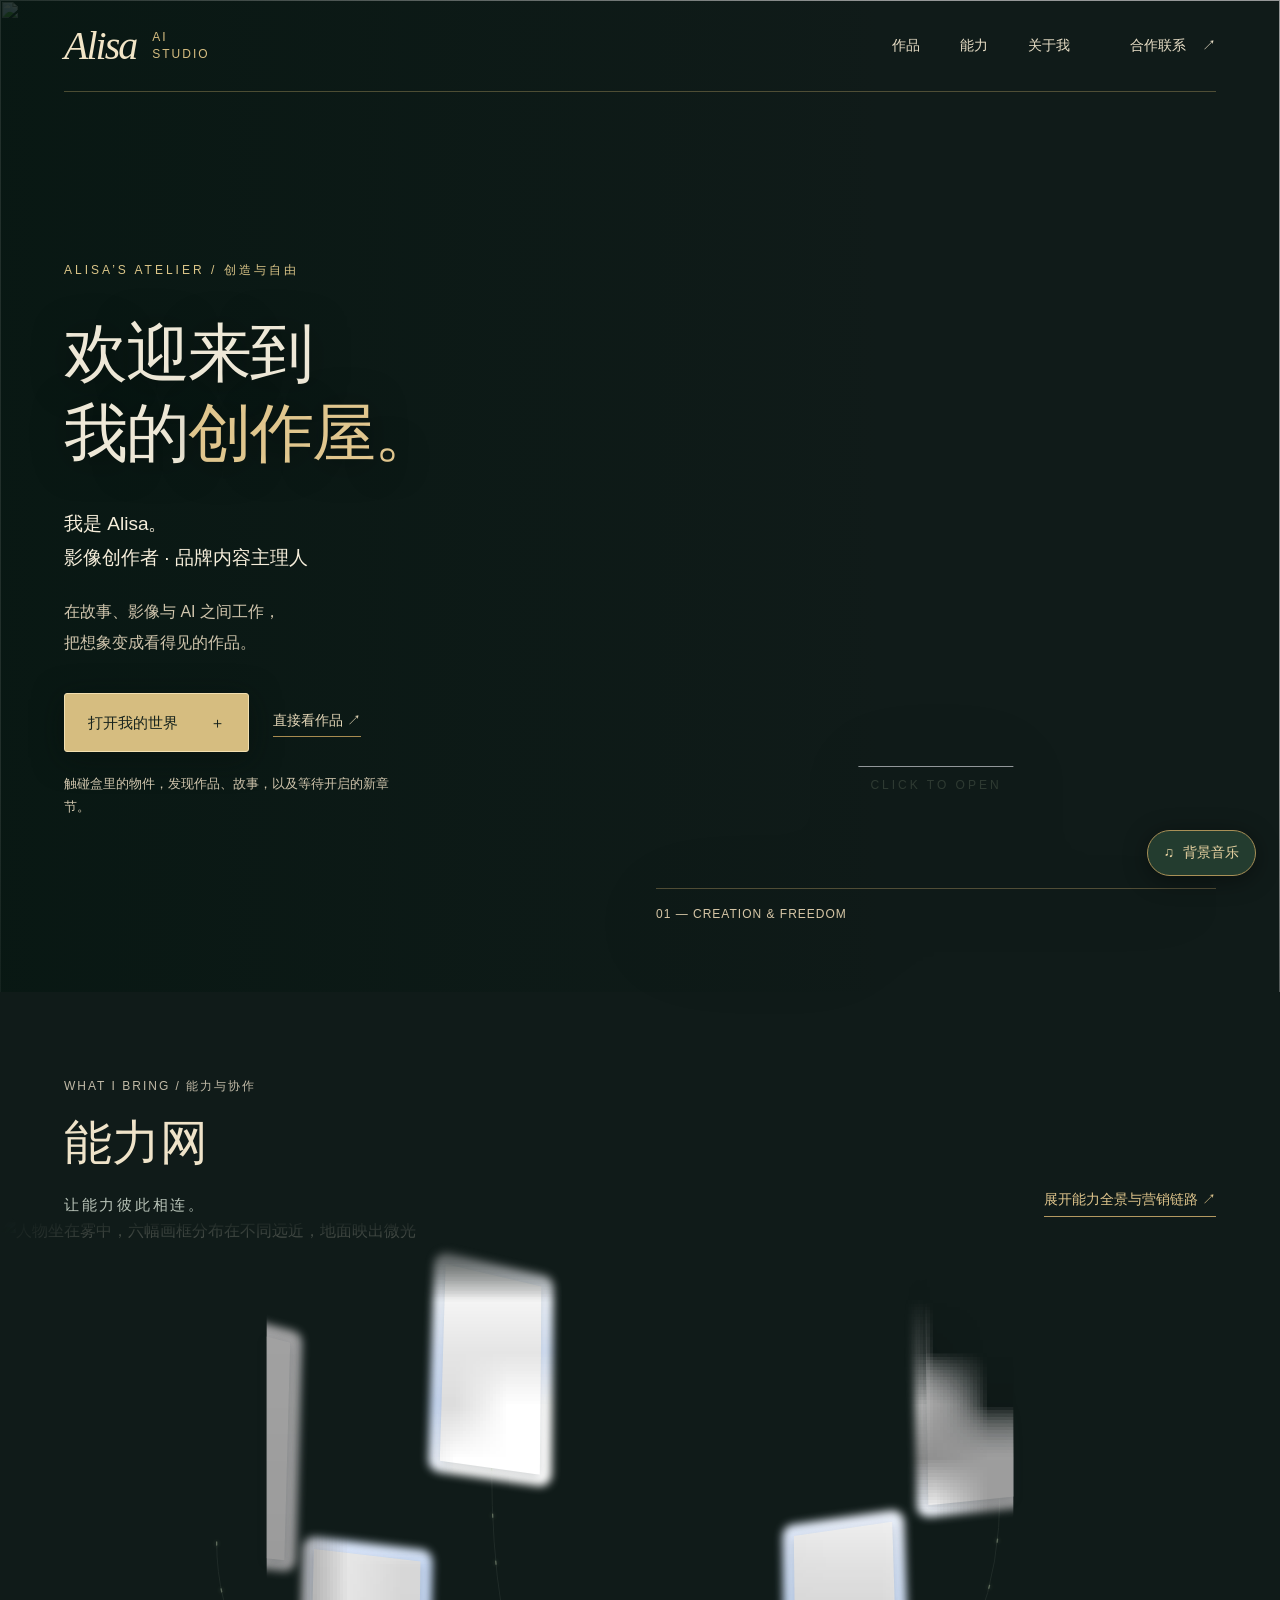
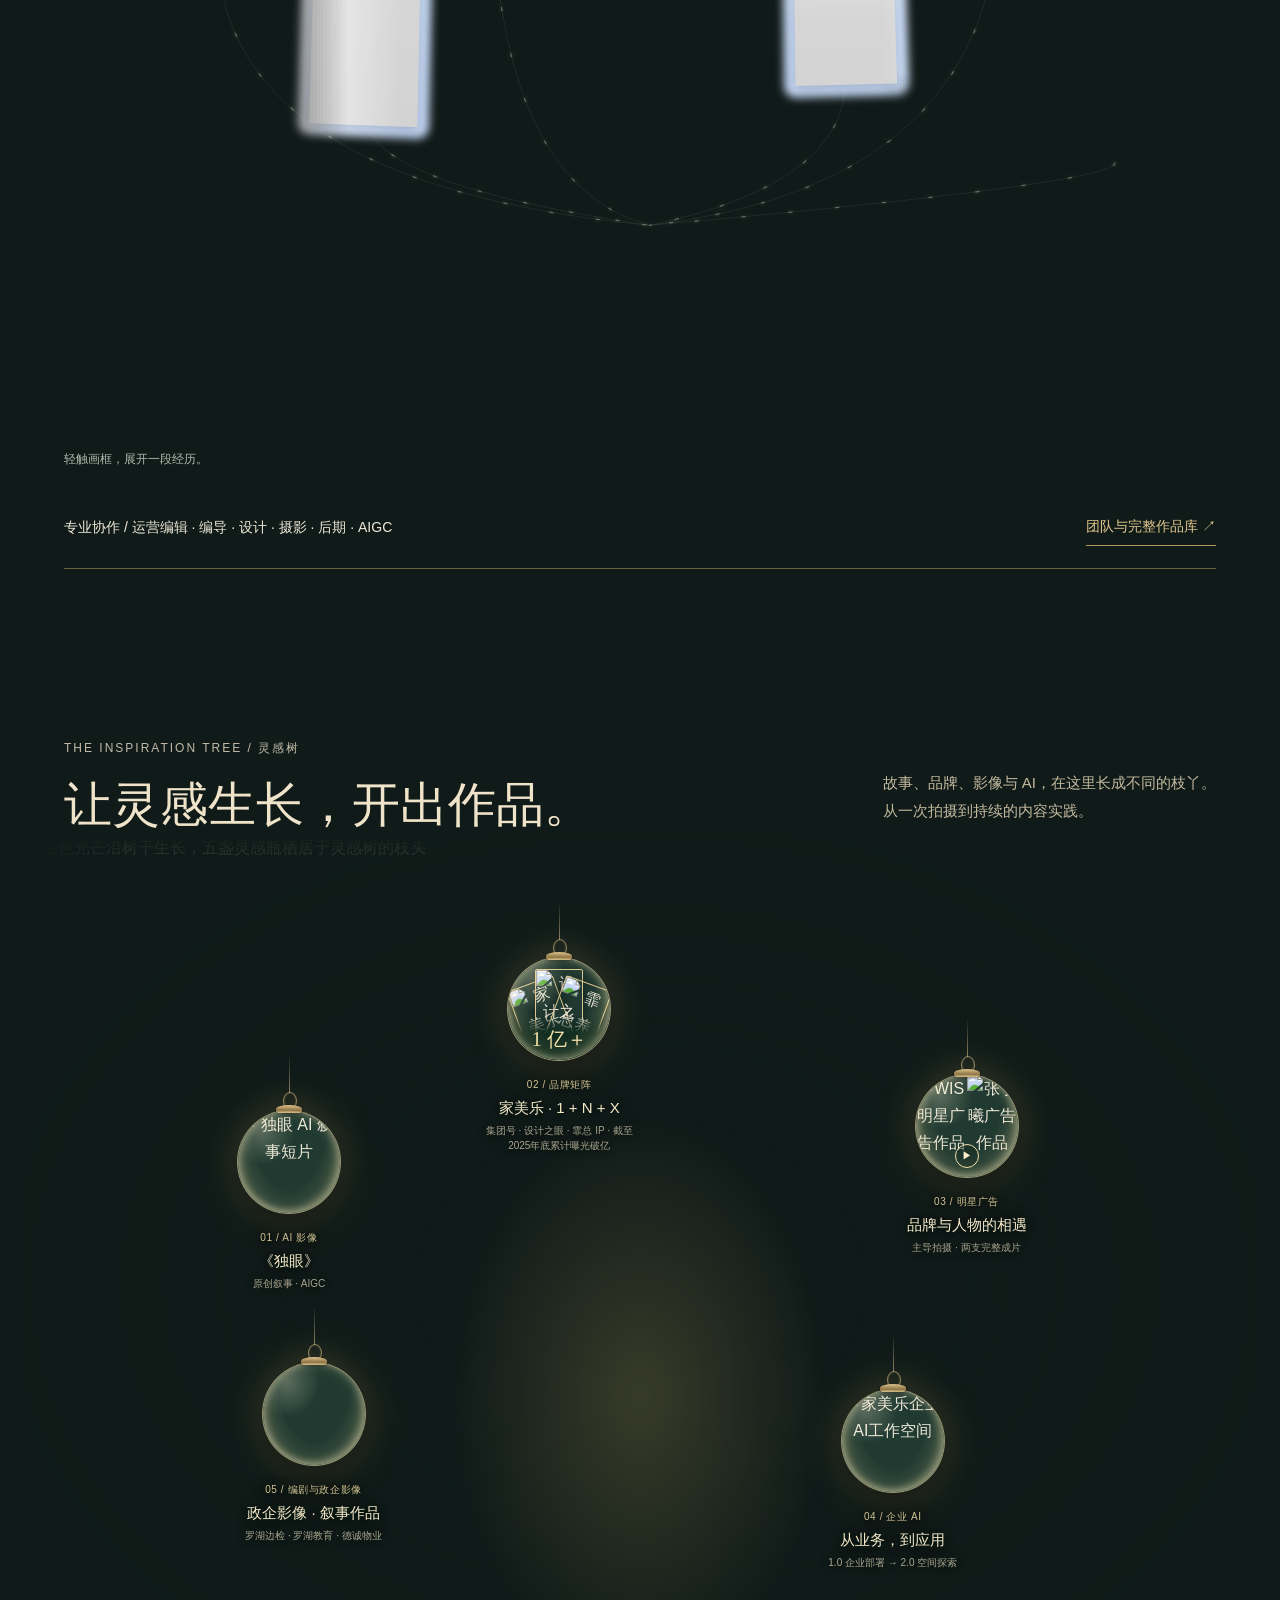
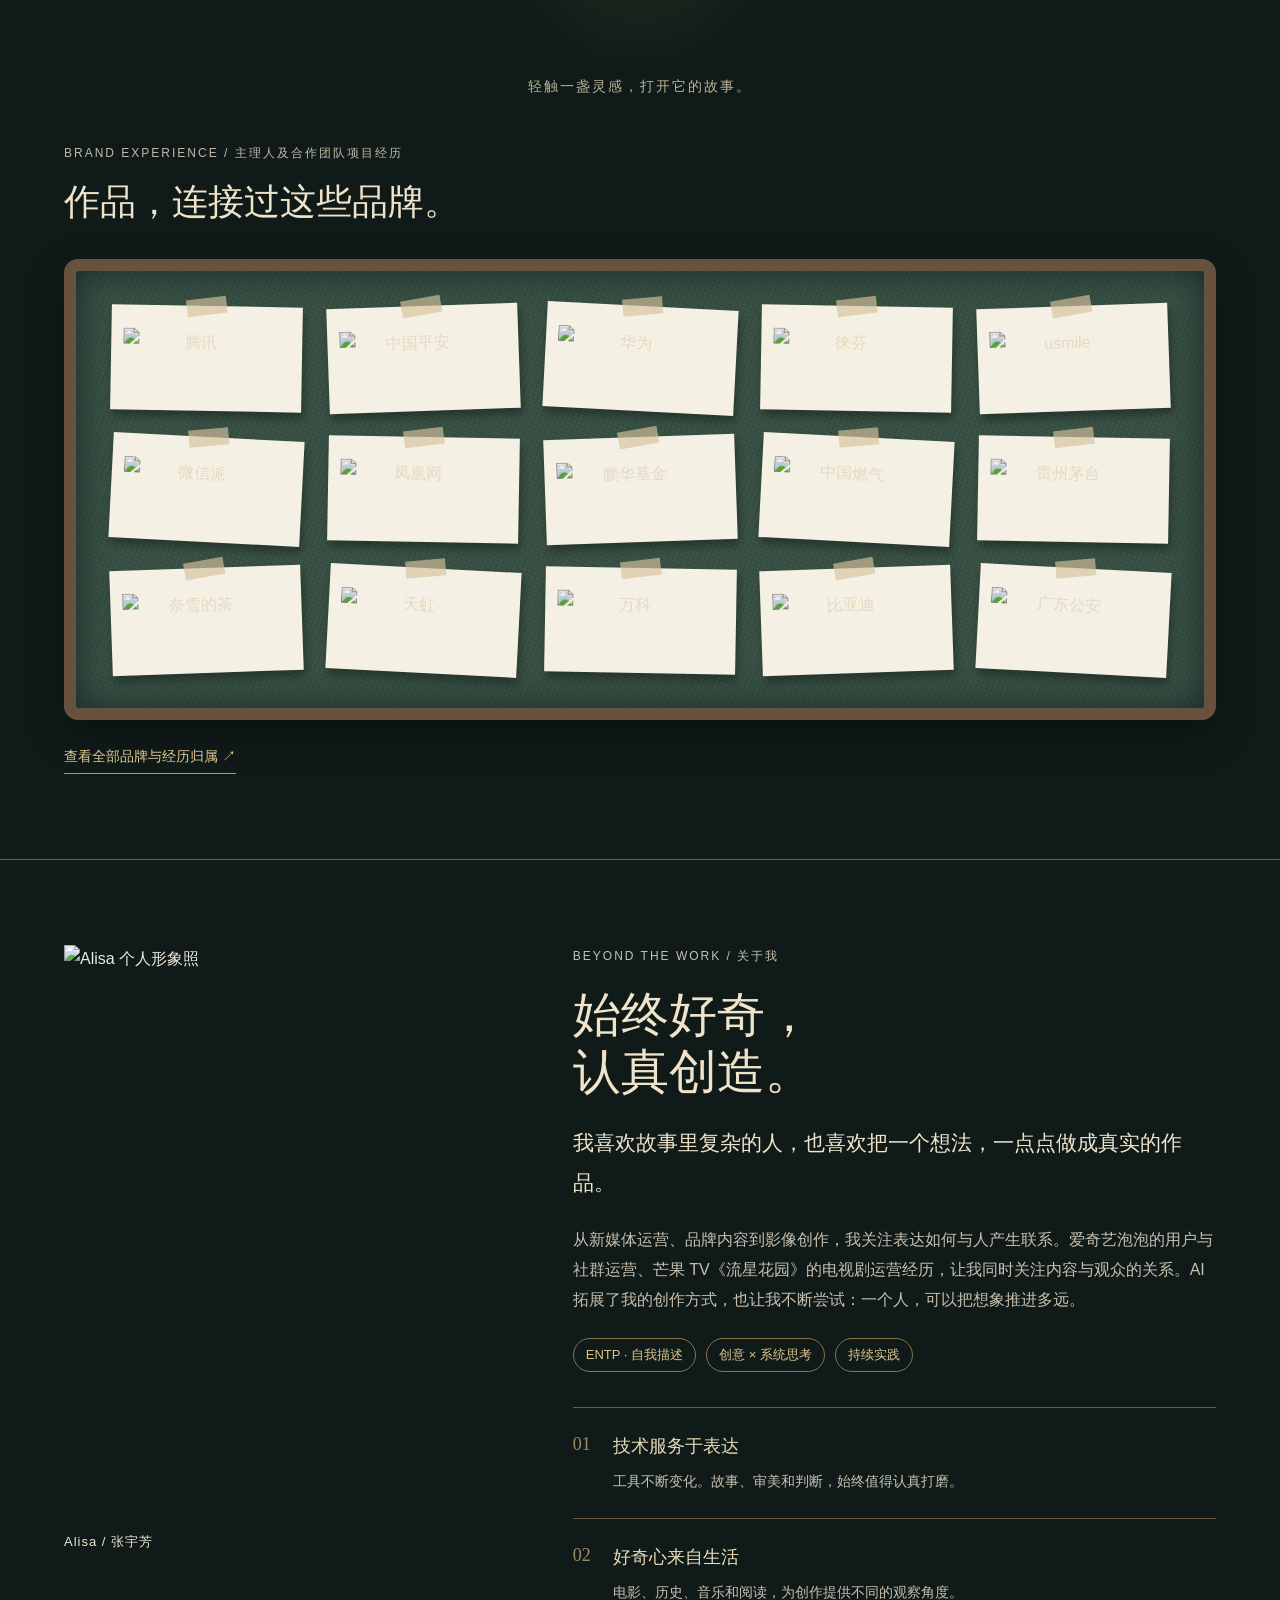
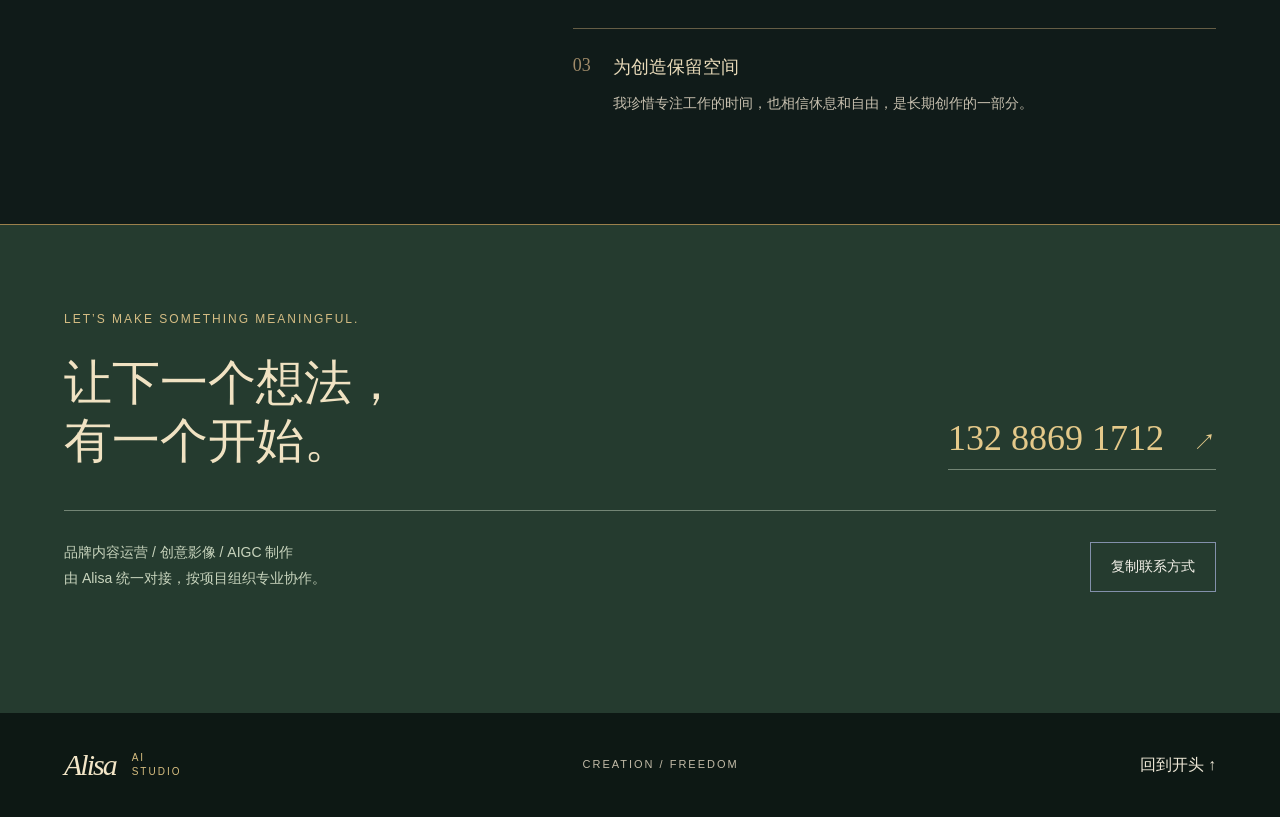
==== index.html @ cbfd7842 "Publish Alisa AI Studio V11 website" ====
<!doctype html>
<html lang="zh-CN"><head><meta charset="utf-8"><meta name="viewport" content="width=device-width,initial-scale=1"><meta name="description" content="Alisa AI Studio — 影像创作、品牌内容与企业 AI 实践。探索 Alisa 的作品与创作世界。"><title>Alisa AI Studio — 创造，也为自由</title><link rel="icon" type="image/svg+xml" href="data:image/svg+xml,%3Csvg%20xmlns='http://www.w3.org/2000/svg'%20viewBox='0%200%2040%2040'%3E%3Crect%20width='40'%20height='40'%20rx='10'%20fill='%232d3860'/%3E%3Ctext%20x='20'%20y='29'%20text-anchor='middle'%20fill='%23fff9ed'%20font-family='Georgia'%20font-size='29'%3EA%3C/text%3E%3C/svg%3E"><link rel="stylesheet" href="style.css"></head><body>
<a class="skip" href="#work">跳到作品</a>
<header><a class="brand" href="#home" aria-label="Alisa AI Studio 首页">Alisa<span>AI STUDIO</span></a><nav aria-label="主导航"><a href="#work">作品</a><a href="#capabilities">能力</a><a href="#about">关于我</a><a href="#contact">合作联系 <span aria-hidden="true">↗</span></a></nav></header>
<main><img class="room-backdrop" src="assets/magic-room.png" alt="" aria-hidden="true">
<section class="hero" id="home"><div class="intro"><p class="eyebrow">ALISA’S ATELIER / 创造与自由</p><h1>欢迎来到<br>我的<span>创作屋。</span></h1><p class="identity">我是 Alisa。<br>影像创作者 · 品牌内容主理人</p><p class="intro-copy">在故事、影像与 AI 之间工作，<br>把想象变成看得见的作品。</p><div class="hero-actions"><button class="primary" id="open-box">打开我的世界 <span>＋</span></button><a href="#work" class="quiet">直接看作品 ↗</a></div><p class="open-note" id="box-note" aria-live="polite">触碰盒里的物件，发现作品、故事，以及等待开启的新章节。</p></div>
<div class="exhibit"><div class="box-stage" id="box-stage"><div class="inner-world" id="inner-world" aria-hidden="true"><img class="world-image" src="assets/box-clean-plate.png" alt="打开的双面银色铁盒：上层是影像、剧本与 AI 创作，下层是阅读、咖啡和温暖的生活空间。" fetchpriority="high"><img class="opening-panel" src="assets/box-clean-plate.png" alt="" aria-hidden="true"><div class="object-motion" aria-hidden="true"><img class="tail-layer" src="assets/box-open.png" alt=""><img class="clapper-layer" src="assets/box-open.png" alt=""><div class="eye-mask"><img src="assets/box-open.png" alt=""></div></div><div class="ambient" aria-hidden="true"><i class="glow neon"></i><i class="glow camera-light"></i><i class="glow screen-light"></i><i class="glow moon-light"></i><i class="steam s1"></i><i class="steam s2"></i><i class="steam s3"></i><svg class="network" viewbox="0 0 100 75"><path d="M8 55L25 25L52 43L80 14L92 55L52 43L25 65L25 25L80 14"></path><circle r="2.6"><animatemotion dur="4s" repeatcount="indefinite" path="M8 55L25 25L52 43L80 14L92 55L52 43L25 65L25 25L80 14"></animatemotion></circle></svg></div><div class="hotspots" aria-label="探索盒中内容"><button class="object-hit cat-hit" data-case="duyan" aria-label="触摸独眼猫，查看原创短片" tabindex="-1"></button><button class="object-hit clap-hit" data-case="films" aria-label="打板，查看编剧作品" tabindex="-1"></button><button class="object-hit camera-hit" data-case="stars" aria-label="触摸摄影机，播放明星广告" tabindex="-1"></button><button class="hotspot cat" data-case="duyan" aria-label="探索独眼与 AI 影像" tabindex="-1"><span>01</span><b>独眼 · AI 影像</b></button><button class="hotspot camera" data-case="stars" aria-label="探索明星广告拍摄" tabindex="-1"><span>02</span><b>明星广告拍摄</b></button><button class="hotspot computer" data-case="workflow" aria-label="探索企业 AI 工作流" tabindex="-1"><span>03</span><b>企业 AI 实践</b></button><button class="hotspot script" data-case="films" aria-label="探索编剧与政企影像" tabindex="-1"><span>04</span><b>编剧与影像</b></button><button class="hotspot life" data-jump="about" aria-label="了解我的创作与生活态度" tabindex="-1"><span>05</span><b>创作之外的我</b></button><button class="object-hit screen-hit" data-case="workflow" aria-label="探索电脑屏幕，查看企业 AI 实践" tabindex="-1"></button><button class="object-hit person-hit" aria-label="点击人物，了解 Alisa" tabindex="-1"></button><button class="object-hit map-hit" aria-label="探索地图：旅行坐标，待解锁" tabindex="-1"></button><button class="object-hit microphone-hit" aria-label="探索麦克风：声音与音乐，待解锁" tabindex="-1"></button><button class="object-hit books-hit" aria-label="探索书架：私人书单，待解锁" tabindex="-1"></button><button class="object-hit fitness-hit" aria-label="探索健身器材：身体与生活，待解锁" tabindex="-1"></button><button class="object-hit notebook-hit" aria-label="打开写作本，阅读编剧作品与稿件" tabindex="-1"></button></div><svg class="object-glow-layer" viewbox="0 0 1111 1415" aria-hidden="true"><defs><filter id="object-halo" x="-25%" y="-25%" width="150%" height="150%"><fedropshadow dx="0" dy="0" stddeviation="3" flood-color="#efd796" flood-opacity=".85"></fedropshadow></filter><clippath id="mask-cat"><path d="M377 353 C367 342 369 322 374 307 C375 289 379 260 387 240 C392 229 386 219 381 211 C373 199 375 180 381 167 L382 132 Q382 120 391 126 L412 148 Q426 143 439 147 L455 125 Q465 119 466 131 L465 166 C475 181 475 208 457 223 C462 241 466 260 468 281 C470 265 466 246 479 228 C491 210 512 213 521 230 Q528 245 521 252 Q514 259 510 249 C511 237 501 232 492 239 C483 248 483 261 484 276 C488 299 492 320 475 337 Q480 354 466 356 L378 356 Z"></path></clippath><clippath id="mask-clap"><path d="M159 228 L285 189 L297 204 L174 249 L295 230 L307 343 L194 372 L181 363 L166 263 Z"></path></clippath><clippath id="mask-screen"><path d="M707 253 Q703 253 702 260 L687 365 Q687 372 695 375 L882 402 Q889 403 892 395 L906 270 Q908 263 898 260 Z"></path></clippath><clippath id="mask-camera"><path d="M934 177 C931 169 930 157 931 146 C932 132 937 125 945 125 C953 124 959 131 962 139 C969 131 982 131 991 135 C1006 138 1013 156 1009 174 Q1008 181 1003 186 L1014 188 L1015 199 L1025 202 C1034 208 1032 232 1021 241 L1021 249 L986 257 L984 263 Q973 268 958 263 L947 258 L945 255 L935 253 L932 238 L922 236 C914 243 897 241 889 229 C880 215 880 194 887 182 C892 173 900 171 909 175 Q918 178 925 182 Z"></path></clippath><clippath id="mask-person"><path d="M302 712 C303 698 325 697 327 711 C330 722 324 730 322 733 C328 746 320 755 318 764 L322 770 C338 769 342 783 343 798 L346 822 Q333 822 326 826 Q311 830 306 850 L295 880 Q281 886 267 881 Q261 877 265 866 L273 850 C260 849 257 846 254 845 C241 853 231 848 224 838 Q219 834 220 824 L226 810 L225 793 C223 786 228 775 232 776 L233 768 Q236 764 240 769 L240 780 L249 781 C255 780 264 784 266 782 C278 777 289 773 289 768 Q281 768 278 754 Q272 748 276 740 C269 724 283 708 302 712 Z"></path></clippath><clippath id="mask-map"><path d="M636 1232 L769 1247 L814 1169 L866 1163 L859 1190 L852 1208 Q849 1221 872 1227 L894 1231 Q896 1240 922 1246 L949 1246 L957 1238 L1005 1254 L886 1339 L688 1339 Z"></path></clippath><clippath id="mask-microphone"><path d="M471 338 Q469 326 482 325 L499 326 Q512 328 513 344 L510 374 Q521 381 519 404 L510 413 L507 451 Q527 455 531 466 Q504 482 466 472 Q450 468 455 459 L479 450 L478 420 Q460 415 459 400 L459 379 L469 374 Z"></path></clippath><clippath id="mask-books"><path d="M806 755 L850 742 L929 754 L931 772 L927 776 L932 778 L931 791 L928 795 L932 798 L931 815 L929 818 L932 823 L931 836 L909 858 L791 844 L791 823 L788 820 L788 798 L794 793 L794 779 L806 775 Z"></path></clippath><clippath id="mask-fitness"><path d="M100 1081 C101 1068 118 1061 132 1063 C145 1065 150 1072 152 1081 L176 1072 C175 1061 181 1057 190 1056 L199 1053 C211 1050 218 1055 220 1066 L220 1086 C219 1096 213 1103 204 1105 Q190 1108 183 1098 L153 1107 C151 1120 144 1126 132 1127 L117 1125 C103 1122 99 1111 99 1100 Z"></path></clippath><filter id="notebook-halo" x="-8%" y="-10%" width="116%" height="120%"><feDropShadow dx="0" dy="0" stdDeviation="1.4" flood-color="#ffdfa0" flood-opacity=".7"/></filter><clipPath id="mask-notebook"><path d="M121 401 C151 396 183 387 210 381 C225 378 235 378 244 385 C258 375 270 373 287 369 L359 352 Q366 350 371 360 L448 477 Q455 483 447 487 C406 499 365 510 337 517 Q319 522 310 527 Q298 521 281 526 L180 548 Q169 551 166 540 L119 415 Q115 405 121 401 Z"></path></clipPath></defs><g class="glow-cat" filter="url(#object-halo)"><image href="assets/box-open.png" width="1111" height="1415" clip-path="url(#mask-cat)"></image></g><g class="glow-clap" filter="url(#object-halo)"><image href="assets/box-open.png" width="1111" height="1415" clip-path="url(#mask-clap)"></image></g><g class="glow-screen" filter="url(#object-halo)"><image href="assets/box-open.png" width="1111" height="1415" clip-path="url(#mask-screen)"></image></g><g class="glow-camera" filter="url(#object-halo)"><image href="assets/box-open.png" width="1111" height="1415" clip-path="url(#mask-camera)"></image></g><g class="glow-person" filter="url(#object-halo)"><image href="assets/box-open.png" width="1111" height="1415" clip-path="url(#mask-person)"></image></g><g class="glow-map" filter="url(#object-halo)"><image href="assets/box-open.png" width="1111" height="1415" clip-path="url(#mask-map)"></image></g><g class="glow-microphone" filter="url(#object-halo)"><image href="assets/box-open.png" width="1111" height="1415" clip-path="url(#mask-microphone)"></image></g><g class="glow-books" filter="url(#object-halo)"><image href="assets/box-open.png" width="1111" height="1415" clip-path="url(#mask-books)"></image></g><g class="glow-fitness" filter="url(#object-halo)"><image href="assets/box-open.png" width="1111" height="1415" clip-path="url(#mask-fitness)"></image></g><g class="glow-notebook" filter="url(#notebook-halo)"><image href="assets/box-open.png" width="1111" height="1415" clip-path="url(#mask-notebook)"></image><path class="notebook-edge" d="M121 401 C151 396 183 387 210 381 C225 378 235 378 244 385 C258 375 270 373 287 369 L359 352 Q366 350 371 360 L448 477 Q455 483 447 487 C406 499 365 510 337 517 Q319 522 310 527 Q298 521 281 526 L180 548 Q169 551 166 540 L119 415 Q115 405 121 401 Z"/><path class="notebook-page-edge" d="M125 410 L171 535 Q173 542 182 541 L281 520 Q299 516 309 524 Q318 514 337 510 L443 482 M244 385 Q271 442 309 524"/></g></svg></div><button class="lid" id="lid" aria-label="打开 Alisa 的人生盒子"><img src="assets/box-closed.png" alt="刻有 Alisa AI Studio 的银色人生盒子"><span class="lid-invitation">CLICK TO OPEN</span></button></div><div class="exhibit-caption"><span>01 — CREATION &amp; FREEDOM</span><button id="replay" hidden>重新开盒 ↺</button><button id="motion" hidden aria-pressed="false">暂停动效</button></div></div>
</section>
<section class="capability-home section" id="capabilities"><div class="section-heading"><div><p class="eyebrow">WHAT I BRING / 能力与协作</p><h2>能力网</h2><p class="capability-subtitle">让能力彼此相连。</p></div><button class="text-button" data-case="capabilities">展开能力全景与营销链路 ↗</button></div><div class="gallery-viewport"><div class="ability-space gallery-scene" aria-label="雾中能力画廊：人物与六个悬浮画框"><img class="gallery-background" src="assets/ability-gallery-v8.png" alt="人物坐在雾中，六幅画框分布在不同远近，地面映出微光"><svg class="gallery-backfill" viewBox="0 0 1536 1024" aria-hidden="true"><defs><filter id="patch-feather" x="-20%" y="-20%" width="140%" height="140%"><feGaussianBlur stdDeviation="5"></feGaussianBlur></filter><mask id="frame-holes" maskUnits="userSpaceOnUse" x="0" y="0" width="1536" height="1024"><polygon points="173,104 348,150 341,411 163,392" fill="white" stroke="white" stroke-width="28" stroke-linejoin="round" filter="url(#patch-feather)"></polygon><polygon points="535,56 650,83 648,309 528,292" fill="white" stroke="white" stroke-width="28" stroke-linejoin="round" filter="url(#patch-feather)"></polygon><polygon points="1110,89 1295,53 1303,327 1114,346" fill="white" stroke="white" stroke-width="28" stroke-linejoin="round" filter="url(#patch-feather)"></polygon><polygon points="377,398 505,413 501,612 371,607" fill="white" stroke="white" stroke-width="28" stroke-linejoin="round" filter="url(#patch-feather)"></polygon><polygon points="953,383 1071,366 1077,560 955,563" fill="white" stroke="white" stroke-width="28" stroke-linejoin="round" filter="url(#patch-feather)"></polygon><polygon points="1258,426 1410,403 1421,670 1263,667" fill="white" stroke="white" stroke-width="28" stroke-linejoin="round" filter="url(#patch-feather)"></polygon></mask></defs><image href="assets/gallery-clean-v10.png" width="1536" height="1024" mask="url(#frame-holes)"></image></svg><svg class="gallery-links" viewbox="0 0 1536 1024" aria-hidden="true"><path data-thread="0" d="M260 390 Q260 680 780 730"></path><path data-thread="1" d="M590 300 Q590 680 780 730"></path><path data-thread="2" d="M1200 330 Q1200 680 780 730"></path><path data-thread="3" d="M440 600 Q440 680 780 730"></path><path data-thread="4" d="M1015 555 Q1015 680 780 730"></path><path data-thread="5" d="M1338 655 Q1338 680 780 730"></path><path class="thread-current" data-flow="0" d="M260 390 Q260 680 780 730" style="--flow-delay:-0.0s;--flow-duration:6.5s"></path><path class="thread-current" data-flow="1" d="M590 300 Q590 680 780 730" style="--flow-delay:-1.13s;--flow-duration:7.1s"></path><path class="thread-current" data-flow="2" d="M1200 330 Q1200 680 780 730" style="--flow-delay:-2.26s;--flow-duration:7.7s"></path><path class="thread-current" data-flow="3" d="M440 600 Q440 680 780 730" style="--flow-delay:-3.3899999999999997s;--flow-duration:8.3s"></path><path class="thread-current" data-flow="4" d="M1015 555 Q1015 680 780 730" style="--flow-delay:-4.52s;--flow-duration:8.9s"></path><path class="thread-current" data-flow="5" d="M1338 655 Q1338 680 780 730" style="--flow-delay:-5.6499999999999995s;--flow-duration:9.5s"></path></svg><button class="gallery-frame frame-0" data-node="0" data-case="brands" aria-label="探索品牌与矩阵" style="left:10.611979166666668%;top:9.765625%;width:12.109375%;height:30.46875%;--float-delay:-0.0s;--float-duration:8.0s"><svg class="frame-picture" viewBox="163 100 186 312" aria-hidden="true"><defs><clipPath id="frame-outer-0"><polygon points="173,104 348,150 341,411 163,392"></polygon></clipPath><clipPath id="frame-inner-0"><polygon points="184,120 335,161 329,393 177,381"></polygon></clipPath></defs><g clip-path="url(#frame-outer-0)"><image class="frame-monochrome" href="assets/ability-gallery-v8.png" width="1536" height="1024"></image><image class="frame-color" href="assets/gallery-color-v10.png" width="1536" height="1024" clip-path="url(#frame-inner-0)"></image></g></svg></button><span class="gallery-title gallery-caption caption-0" aria-hidden="true">品牌与矩阵<small>点击探索 ↗</small></span><button class="gallery-frame frame-1" data-node="1" data-case="films" aria-label="探索影像与叙事" style="left:34.30989583333333%;top:5.46875%;width:8.138020833333332%;height:24.8046875%;--float-delay:-1.37s;--float-duration:8.67s"><svg class="frame-picture" viewBox="527 56 125 254" aria-hidden="true"><defs><clipPath id="frame-outer-1"><polygon points="535,56 650,83 648,309 528,292"></polygon></clipPath><clipPath id="frame-inner-1"><polygon points="542,67 643,91 640,294 535,284"></polygon></clipPath></defs><g clip-path="url(#frame-outer-1)"><image class="frame-monochrome" href="assets/ability-gallery-v8.png" width="1536" height="1024"></image><image class="frame-color" href="assets/gallery-color-v10.png" width="1536" height="1024" clip-path="url(#frame-inner-1)"></image></g></svg></button><span class="gallery-title gallery-caption caption-1" aria-hidden="true">影像与叙事<small>点击探索 ↗</small></span><button class="gallery-frame frame-2" data-node="2" data-case="workflow" aria-label="探索企业 AI 应用" style="left:72.265625%;top:5.17578125%;width:12.630208333333334%;height:28.7109375%;--float-delay:-2.74s;--float-duration:9.34s"><svg class="frame-picture" viewBox="1110 53 194 294" aria-hidden="true"><defs><clipPath id="frame-outer-2"><polygon points="1110,89 1295,53 1303,327 1114,346"></polygon></clipPath><clipPath id="frame-inner-2"><polygon points="1122,99 1286,63 1293,318 1127,332"></polygon></clipPath></defs><g clip-path="url(#frame-outer-2)"><image class="frame-monochrome" href="assets/ability-gallery-v8.png" width="1536" height="1024"></image><image class="frame-color" href="assets/gallery-color-v10.png" width="1536" height="1024" clip-path="url(#frame-inner-2)"></image></g></svg></button><span class="gallery-title gallery-caption caption-2" aria-hidden="true">企业 AI 应用<small>点击探索 ↗</small></span><button class="gallery-frame frame-3" data-node="3" data-case="interactive" aria-label="探索设计与交互" style="left:24.153645833333336%;top:38.8671875%;width:8.7890625%;height:20.99609375%;--float-delay:-4.11s;--float-duration:10.01s"><svg class="frame-picture" viewBox="371 398 135 215" aria-hidden="true"><defs><clipPath id="frame-outer-3"><polygon points="377,398 505,413 501,612 371,607"></polygon></clipPath><clipPath id="frame-inner-3"><polygon points="386,410 498,422 494,599 379,599"></polygon></clipPath></defs><g clip-path="url(#frame-outer-3)"><image class="frame-monochrome" href="assets/ability-gallery-v8.png" width="1536" height="1024"></image><image class="frame-color" href="assets/gallery-color-v10.png" width="1536" height="1024" clip-path="url(#frame-inner-3)"></image></g></svg></button><span class="gallery-title gallery-caption caption-3" aria-hidden="true">设计与交互<small>点击探索 ↗</small></span><button class="gallery-frame frame-4" data-node="4" data-case="platform" aria-label="探索平台与用户" style="left:61.979166666666664%;top:35.64453125%;width:8.203125%;height:19.62890625%;--float-delay:-5.48s;--float-duration:10.68s"><svg class="frame-picture" viewBox="952 365 126 201" aria-hidden="true"><defs><clipPath id="frame-outer-4"><polygon points="953,383 1071,366 1077,560 955,563"></polygon></clipPath><clipPath id="frame-inner-4"><polygon points="960,391 1064,377 1069,552 962,552"></polygon></clipPath></defs><g clip-path="url(#frame-outer-4)"><image class="frame-monochrome" href="assets/ability-gallery-v8.png" width="1536" height="1024"></image><image class="frame-color" href="assets/gallery-color-v10.png" width="1536" height="1024" clip-path="url(#frame-inner-4)"></image></g></svg></button><span class="gallery-title gallery-caption caption-4" aria-hidden="true">平台与用户<small>点击探索 ↗</small></span><button class="gallery-frame frame-5" data-node="5" data-case="team" aria-label="探索统筹与协作" style="left:81.90104166666666%;top:39.35546875%;width:10.677083333333332%;height:26.07421875%;--float-delay:-6.8500000000000005s;--float-duration:11.35s"><svg class="frame-picture" viewBox="1258 403 164 267" aria-hidden="true"><defs><clipPath id="frame-outer-5"><polygon points="1258,426 1410,403 1421,670 1263,667"></polygon></clipPath><clipPath id="frame-inner-5"><polygon points="1267,434 1401,414 1410,654 1271,660"></polygon></clipPath></defs><g clip-path="url(#frame-outer-5)"><image class="frame-monochrome" href="assets/ability-gallery-v8.png" width="1536" height="1024"></image><image class="frame-color" href="assets/gallery-color-v10.png" width="1536" height="1024" clip-path="url(#frame-inner-5)"></image></g></svg></button><span class="gallery-title gallery-caption caption-5" aria-hidden="true">统筹与协作<small>点击探索 ↗</small></span></div></div><div class="gallery-index"><span>轻触画框，展开一段经历。<small>手机端可左右滑动探索</small></span><button data-case="brands">品牌与矩阵</button><button data-case="films">影像与叙事</button><button data-case="workflow">企业 AI 应用</button><button data-case="interactive">设计与交互</button><button data-case="platform">平台与用户</button><button data-case="team">统筹与协作</button></div><div class="capability-support"><span>专业协作 / 运营编辑 · 编导 · 设计 · 摄影 · 后期 · AIGC</span><button data-case="team">团队与完整作品库 ↗</button></div></section><section class="work section" id="work"><div class="section-heading"><div><p class="eyebrow">THE INSPIRATION TREE / 灵感树</p><h2>让灵感生长，开出作品。</h2></div><p>故事、品牌、影像与 AI，在这里长成不同的枝丫。<br>从一次拍摄到持续的内容实践。</p></div>
<div class="inspiration-tree" id="inspiration-tree"><img class="tree-art" src="assets/inspiration-tree.png" alt="金色光芒沿树干生长，五盏灵感瓶栖居于灵感树的枝头" loading="lazy"><div class="tree-aura" aria-hidden="true"></div><div class="firefly-field" aria-hidden="true"></div><div class="tree-works">
<button class="tree-work fruit-duyan" data-case="duyan"><span class="fruit-image"><img src="assets/duyan_cover.jpg" alt="独眼 AI 叙事短片" loading="lazy"></span><span class="fruit-label"><small>01 / AI 影像</small><strong>《独眼》</strong><span>原创叙事 · AIGC</span></span></button>
<button class="tree-work fruit-jml" data-case="jml"><span class="fruit-image matrix-fruit"><span class="matrix-fan"><img class="matrix-card group-card" src="assets/portfolio/a0.jpg" alt="家美乐集团官方账号" loading="lazy"><img class="matrix-card design-card" src="assets/portfolio/a1.jpg" alt="设计之眼账号" loading="lazy"><img class="matrix-card ip-card" src="assets/portfolio/a12.jpg" alt="霏总养成中企业二代IP账号" loading="lazy"></span><span class="matrix-result">1 亿＋</span></span><span class="fruit-label"><small>02 / 品牌矩阵</small><strong>家美乐 · 1 + N + X</strong><span>集团号 · 设计之眼 · 霏总 IP</span><span>截至2025年底累计曝光破亿</span></span></button>
<button class="tree-work fruit-stars" data-case="stars"><span class="fruit-image stars-fruit"><img src="assets/star1.png" alt="WIS 明星广告作品" loading="lazy"><img src="assets/star2.png" alt="张予曦广告作品" loading="lazy"><span class="fruit-play">▶</span></span><span class="fruit-label"><small>03 / 明星广告</small><strong>品牌与人物的相遇</strong><span>主导拍摄 · 两支完整成片</span></span></button>
<button class="tree-work fruit-workflow" data-case="workflow"><span class="fruit-image"><img src="assets/workspace-v1-poster.jpg" alt="家美乐企业AI工作空间" loading="lazy"></span><span class="fruit-label"><small>04 / 企业 AI</small><strong>从业务，到应用</strong><span>1.0 企业部署 → 2.0 空间探索</span></span></button>
</div><p class="tree-footnote">轻触一盏灵感，打开它的故事。</p></div></section>
<section class="brand-home section" id="brands"><p class="eyebrow">BRAND EXPERIENCE / 主理人及合作团队项目经历</p><h2>作品，连接过这些品牌。</h2><div class="brandwall"><div><img src="assets/portfolio/logo%E8%85%BE%E8%AE%AF.jpg" alt="腾讯" class="" loading="lazy"></div><div><img src="assets/portfolio/logo%E4%B8%AD%E5%9B%BD%E5%B9%B3%E5%AE%89.jpg" alt="中国平安" class="" loading="lazy"></div><div><img src="assets/portfolio/logo%E5%8D%8E%E4%B8%BA.jpg" alt="华为" class="" loading="lazy"></div><div><img src="assets/portfolio/logo%E5%BE%95%E8%8A%AC.jpg" alt="徕芬" class="" loading="lazy"></div><div><img src="assets/portfolio/logousmile.jpg" alt="usmile" class="" loading="lazy"></div><div><img src="assets/portfolio/logo%E5%BE%AE%E4%BF%A1%E6%B4%BE.jpg" alt="微信派" class="" loading="lazy"></div><div><img src="assets/portfolio/logo%E5%87%A4%E5%87%B0%E7%BD%91.jpg" alt="凤凰网" class="" loading="lazy"></div><div><img src="assets/portfolio/logo%E9%B9%8F%E5%8D%8E%E5%9F%BA%E9%87%91.jpg" alt="鹏华基金" class="" loading="lazy"></div><div><img src="assets/portfolio/logo%E4%B8%AD%E5%9B%BD%E7%87%83%E6%B0%94.jpg" alt="中国燃气" class="" loading="lazy"></div><div><img src="assets/portfolio/logo%E8%B4%B5%E5%B7%9E%E8%8C%85%E5%8F%B0.jpg" alt="贵州茅台" class="" loading="lazy"></div><div><img src="assets/portfolio/logo%E5%A5%88%E9%9B%AA%E7%9A%84%E8%8C%B6.jpg" alt="奈雪的茶" class="" loading="lazy"></div><div><img src="assets/portfolio/logo%E5%A4%A9%E8%99%B9.jpg" alt="天虹" class="" loading="lazy"></div><div><img src="assets/portfolio/logo%E4%B8%87%E7%A7%91.jpg" alt="万科" class="" loading="lazy"></div><div><img src="assets/portfolio/logo%E6%AF%94%E4%BA%9A%E8%BF%AA.jpg" alt="比亚迪" class="" loading="lazy"></div><div><img src="assets/portfolio/logo%E5%B9%BF%E4%B8%9C%E5%85%AC%E5%AE%89.jpg" alt="广东公安" class="" loading="lazy"></div></div><button class="text-button" data-case="brands">查看全部品牌与经历归属 ↗</button></section><section class="about section" id="about"><div class="about-image"><img src="assets/a16.jpg" alt="Alisa 个人形象照" loading="lazy"><span>Alisa / 张宇芳</span></div><div class="about-copy"><p class="eyebrow">BEYOND THE WORK / 关于我</p><h2>始终好奇，<br>认真创造。</h2><p class="about-lead">我喜欢故事里复杂的人，也喜欢把一个想法，一点点做成真实的作品。</p><p>从新媒体运营、品牌内容到影像创作，我关注表达如何与人产生联系。爱奇艺泡泡的用户与社群运营、芒果 TV《流星花园》的电视剧运营经历，让我同时关注内容与观众的关系。AI 拓展了我的创作方式，也让我不断尝试：一个人，可以把想象推进多远。</p><div class="self-labels"><span>ENTP · 自我描述</span><span>创意 × 系统思考</span><span>持续实践</span></div><div class="beliefs"><article><span>01</span><div><h3>技术服务于表达</h3><p>工具不断变化。故事、审美和判断，始终值得认真打磨。</p></div></article><article><span>02</span><div><h3>好奇心来自生活</h3><p>电影、历史、音乐和阅读，为创作提供不同的观察角度。</p></div></article><article><span>03</span><div><h3>为创造保留空间</h3><p>我珍惜专注工作的时间，也相信休息和自由，是长期创作的一部分。</p></div></article></div></div></section>
<section class="contact section" id="contact"><p class="eyebrow">LET’S MAKE SOMETHING MEANINGFUL.</p><div class="contact-head"><h2>让下一个想法，<br>有一个开始。</h2><a class="contact-phone" href="tel:13288691712">132 8869 1712 <span>↗</span></a></div><div class="contact-bottom"><p>品牌内容运营 / 创意影像 / AIGC 制作<br>由 Alisa 统一对接，按项目组织专业协作。</p><button id="copy-phone">复制联系方式</button></div><p class="copy-status" id="copy-status" role="status"></p></section>
</main><footer><a class="brand" href="#home">Alisa<span>AI STUDIO</span></a><span>CREATION / FREEDOM</span><a href="#home">回到开头 ↑</a><button class="owner-entry" id="owner-entry">管理我的网站 ↗</button></footer><aside class="music-dock" aria-label="背景音乐"><button id="music-toggle" aria-label="打开背景音乐设置" aria-expanded="false">♫ <span>背景音乐</span></button><div id="music-panel" hidden><strong>创作屋的声音</strong><p id="music-status">已内置你提供的录屏 BGM · 循环播放</p><label class="music-file">更换音频<input id="music-file" type="file" accept="audio/*"></label><button id="music-play">播放</button><label class="volume-label">音量<input id="music-volume" type="range" min="0" max="1" step="0.05" value="0.25"></label><small>可随时暂停；播放案例视频时音乐自动暂停。</small></div><audio id="bgm" loop preload="none"></audio></aside>
<dialog id="case-dialog" aria-labelledby="case-title"><div class="dialog-bar"><span>ALISA AI STUDIO / SELECTED WORK</span><button id="close-dialog" aria-label="关闭项目详情">关闭 ×</button></div><div class="dialog-content" id="case-content"></div></dialog>
<dialog id="admin-guide"><button class="guide-close" aria-label="关闭">×</button><p class="eyebrow">ALISA / LOCAL WORKSPACE</p><h2>双击失败？从终端进入后台。</h2><div><p>无需更改 Mac 的安全设置。先解压完整网站包，然后：</p><ol><li>打开 Mac「终端」（可用 Spotlight 搜索）。</li><li>输入 <code>python3 </code>，注意末尾留一个空格。</li><li>将解压文件夹里的 <strong>server.py</strong> 拖进终端，再按回车。</li></ol><p>浏览器会自动打开后台。保持终端窗口开启。如果出现报错，把终端最后几行截图发来。</p></div><a href="http://127.0.0.1:8765/admin" target="_blank" rel="noopener">我已启动，进入本机后台 ↗</a><small>未启动时，这个地址无法打开。后台只能在你的电脑上使用；网页文件本身不能启动服务。</small></dialog><script src="details.js"></script><script src="script.js"></script><script src="content-seed.js"></script><script src="cms-client.js"></script></body></html>
---- style.css ----
:root{--paper:#f7f5ef;--ink:#202d27;--muted:#69776f;--blue:#213a30;--line:#cfd4c9;--gold:#b39b72}*{box-sizing:border-box}html{scroll-behavior:smooth;scroll-padding-top:95px}body{margin:0;background:var(--paper);color:var(--ink);font-family:"Noto Sans SC","PingFang SC","Microsoft YaHei",sans-serif;font-size:16px;line-height:1.7}button,a{-webkit-tap-highlight-color:transparent}button{font:inherit;color:inherit;cursor:pointer}a{color:inherit;text-decoration:none}button:focus-visible,a:focus-visible{outline:3px solid #ac7e35;outline-offset:6px}img{max-width:100%;display:block}button{border:0}h1,h2,h3,p{margin:0}h1,h2{font-family:"Songti SC","Noto Serif CJK SC",serif;font-weight:400;line-height:1.2}h3{font-weight:500}.skip{position:fixed;left:20px;top:-100px;background:white;padding:12px;z-index:200}.skip:focus{top:10px}header{height:92px;border-bottom:1px solid var(--line);margin:0 5vw;display:flex;align-items:center;justify-content:space-between}.brand{display:flex;align-items:center;gap:16px;font:italic 40px Georgia,serif;letter-spacing:-2px}.brand span{font:12px/1.4 sans-serif;letter-spacing:2px;max-width:50px}nav{display:flex;gap:40px;font-size:14px}nav a:last-child{margin-left:20px}nav span{margin-left:12px}.hero{max-width:1440px;margin:auto;display:grid;grid-template-columns:.85fr 1.15fr;min-height:850px;align-items:center;padding:40px 5vw 60px;gap:35px}.eyebrow{font-size:12px;letter-spacing:2px;line-height:1.6;color:var(--muted)}.intro h1{font-size:clamp(50px,5.8vw,88px);margin:33px 0 32px;letter-spacing:-2px}.intro h1 span{color:var(--blue)}.identity{font-size:19px;line-height:1.8}.intro-copy{margin-top:22px;color:var(--muted);font-size:16px;line-height:1.9}.hero-actions{display:flex;align-items:center;gap:24px;margin-top:35px;flex-wrap:wrap}.primary{background:var(--blue);color:white;padding:16px 23px;font-size:15px;border-radius:2px}.primary span{margin-left:28px}.quiet{font-size:14px;border-bottom:1px solid #aaa;padding-bottom:3px}.open-note{font-size:13px;color:var(--muted);margin-top:21px;min-height:44px;max-width:350px}.exhibit{min-width:0;position:relative;max-width:585px;width:100%;justify-self:end}.box-stage{position:relative;aspect-ratio:1111/1415;perspective:1500px;isolation:isolate}.inner-world{opacity:0;transform:scale(.87);transition:transform 1.6s cubic-bezier(.18,.7,.2,1),opacity .8s .3s;position:absolute;inset:0}.world-image{width:100%;height:100%;object-fit:contain;mix-blend-mode:multiply}.lid{position:absolute;inset:0;width:100%;height:100%;background:transparent;padding:0;transform-origin:50% 3%;transition:transform 1.65s cubic-bezier(.3,.1,.2,1),opacity .75s .5s;z-index:3;backface-visibility:hidden}.lid img{width:100%;height:100%;object-fit:contain;mix-blend-mode:multiply;filter:drop-shadow(0 25px 18px #1e24451d)}.lid-invitation{position:absolute;bottom:16%;left:50%;transform:translateX(-50%);font-size:12px;letter-spacing:3px;white-space:nowrap;color:#444b5c;padding:8px 12px;border-top:1px solid #92979a}.box-stage.open .lid{transform:rotateX(104deg) translateY(-35px);opacity:0;pointer-events:none}.box-stage.open .inner-world{opacity:1;transform:scale(1)}.exhibit-caption{display:flex;align-items:center;gap:17px;margin-top:20px;border-top:1px solid var(--line);padding-top:15px;color:var(--muted);font-size:12px;letter-spacing:1px}.exhibit-caption>span{margin-right:auto}.exhibit-caption button{background:transparent;font-size:12px;white-space:nowrap;padding:5px 0}.hotspot{position:absolute;width:32px;height:32px;padding:0;background:#f4f2edeb;border:1px solid #ffffffb3;border-radius:50%;color:#293451;box-shadow:0 0 0 5px #fff2,0 4px 12px #0005;opacity:0;transition:opacity .8s 1.4s,box-shadow .2s;z-index:2}.open .hotspot{opacity:1}.hotspot:hover{box-shadow:0 0 0 9px #fff4,0 4px 12px #0005}.hotspot span{font:12px Georgia}.hotspot b{font-size:13px;position:absolute;bottom:43px;left:50%;transform:translateX(-50%) translateY(5px);white-space:nowrap;background:#f9f7f1;color:#27304a;padding:8px 12px;font-weight:400;opacity:0;pointer-events:none;transition:.2s;box-shadow:0 5px 20px #0002}.hotspot:hover b,.hotspot:focus-visible b{opacity:1;transform:translateX(-50%) translateY(0)}.cat{left:39%;top:17%}.camera{left:83%;top:16%}.computer{left:66%;top:27%}.script{left:21%;top:32%}.life{left:24%;top:58%}.ambient{position:absolute;inset:0;pointer-events:none;overflow:hidden;border-radius:9%}.glow{position:absolute;border-radius:50%;mix-blend-mode:screen;filter:blur(10px);animation:breathe 4s ease-in-out infinite alternate;animation-play-state:paused;opacity:.4}.open .glow,.open .steam{animation-play-state:running}.neon{left:16%;top:5.5%;width:15%;height:3%;background:#554dff}.camera-light{left:87.5%;top:7%;width:4%;height:3%;background:#ffc14d;animation-duration:2.7s}.screen-light{left:65%;top:22%;width:9%;height:8%;background:#3b57ff;animation-duration:5s}.moon-light{left:7%;top:86%;width:10%;height:8%;background:#ffd08a}.steam{position:absolute;width:1%;height:4%;left:52%;top:63%;background:linear-gradient(0deg,transparent,#ffffffe0,transparent);filter:blur(2px);border-radius:50%;animation:steam 4s infinite ease-out;animation-play-state:paused;transform-origin:bottom}.s2{left:53%;animation-delay:-1.5s}.s3{left:51%;animation-delay:-2.8s}.network{position:absolute;left:63%;top:20%;width:17%;height:9%;opacity:.48;transform:rotate(6deg);mix-blend-mode:screen}.network path{fill:none;stroke:#849dff;stroke-width:.5}.network circle{fill:#fff;filter:drop-shadow(0 0 3px #909fff)}.paused .ambient{display:none}.paused .hotspot{animation:none}@keyframes breathe{from{opacity:.1;transform:scale(.8)}to{opacity:.6;transform:scale(1.3)}}@keyframes steam{0%{transform:translateY(6px) rotate(-15deg);opacity:0}30%{opacity:.7}100%{transform:translateY(-22px) rotate(16deg) scaleX(2);opacity:0}}
.section{max-width:1320px;margin:auto;padding:100px 5vw}.work{border-top:1px solid var(--line)}.section-heading{display:flex;justify-content:space-between;align-items:end;gap:30px;margin-bottom:55px}.section-heading h2,.about h2{font-size:48px;margin-top:18px}.section-heading>p{font-size:15px;line-height:1.9;color:var(--muted);padding-bottom:8px}.projects{display:grid;grid-template-columns:1fr 1fr;gap:55px 35px}.project{background:none;padding:0;text-align:left;min-width:0}.project-image{aspect-ratio:1.32;position:relative;background:#e1dfd8;overflow:hidden}.project-image>img{width:100%;height:100%;object-fit:cover;transition:transform .55s}.project:hover .project-image>img{transform:scale(1.025)}.project-duyan .project-image{background:#111b1b}.project-duyan img{object-fit:contain}.project-index{position:absolute;top:18px;left:18px;background:#f6f3e8e6;padding:7px 11px;font-size:11px;letter-spacing:1px;color:#262d35}.project-caption{display:flex;align-items:center;justify-content:space-between;padding-top:20px;gap:15px}.project-caption h3{font-size:22px}.project-caption p{font-size:13px;color:var(--muted);margin-top:4px}.circle-arrow{display:flex;border:1px solid #c3c6cb;border-radius:50%;width:40px;height:40px;align-items:center;justify-content:center;font-size:22px;flex-shrink:0}.jml-art{display:flex;background:#22392f;color:#f3f2e8;align-items:center;padding:35px;gap:12px}.jml-art>div{width:65%;z-index:1}.small-label{font-size:12px;letter-spacing:1px}.jml-art strong{display:block;font:78px Georgia;margin-top:20px;white-space:nowrap;color:#e1dfa9}.jml-art strong>span{font-size:30px}.jml-art p{font-size:12px}.jml-model{display:block;margin-top:35px;font:27px Georgia;letter-spacing:6px}.jml-art>img{width:35%;height:90%;object-fit:cover;object-position:top;border-radius:12px;box-shadow:0 8px 30px #0004;transform:rotate(6deg)}.star-art{display:grid;grid-template-columns:1fr 1fr;gap:3px;background:#fff}.star-art>img{object-position:center 26%;width:100%;height:100%;min-width:0}.workspace-art{display:flex;align-items:center;padding:25px;background:#dadad3}.workspace-art>img{height:auto;object-fit:contain;box-shadow:0 15px 40px #0002}.film-row{display:grid;grid-template-columns:1fr 1.5fr;gap:60px;border-top:1px solid var(--line);padding-top:50px;margin-top:65px;align-items:center}.film-row h3{font-family:"Songti SC",serif;font-size:31px;line-height:1.5;margin-top:18px}.text-button{padding:0 0 4px;border-bottom:1px solid #777;background:none;font-size:14px;margin-top:25px}.film-frame{aspect-ratio:16/9;overflow:hidden;padding:0;background:#ddd}.film-frame img{width:100%;height:auto}.about{display:grid;grid-template-columns:.8fr 1.2fr;gap:80px;align-items:start;border-top:1px solid var(--line)}.about-image{position:sticky;top:30px}.about-image img{width:100%;aspect-ratio:.75;object-fit:cover;object-position:55% center;filter:saturate(.8)}.about-image>span{font-size:13px;display:block;margin-top:15px;letter-spacing:1px}.about-copy>p{font-size:16px;line-height:1.9;color:var(--muted);margin-top:22px}.about-copy>.eyebrow{margin:0;font-size:12px}.about-copy .about-lead{font-size:21px;color:var(--ink)}.beliefs{margin-top:35px}.beliefs article{display:flex;gap:22px;padding:23px 0;border-top:1px solid var(--line)}.beliefs article>span{font:18px Georgia;color:#a08b69;padding-top:3px}.beliefs h3{font-size:18px;margin-bottom:8px}.beliefs p{font-size:14px;color:var(--muted);line-height:1.8}.contact{background:#29334e;max-width:none;color:#f6f3eb;padding:75px max(5vw,calc((100vw - 1188px)/2));}.contact .eyebrow{color:#bbc1ce}.contact-head{display:flex;justify-content:space-between;align-items:end;gap:35px;margin-top:25px}.contact h2{font-size:48px}.contact-phone{font:36px Georgia;white-space:nowrap;padding-bottom:10px;border-bottom:1px solid #7c849a}.contact-phone>span{font:23px sans-serif;margin-left:20px}.contact-bottom{display:flex;justify-content:space-between;align-items:end;border-top:1px solid #546078;padding-top:28px;margin-top:40px;gap:30px}.contact-bottom p{font-size:14px;color:#c8ccd7;line-height:1.9}.contact-bottom button{background:transparent;border:1px solid #8390ab;color:#f6f3eb;padding:12px 20px;font-size:14px}.copy-status{height:24px;font-size:13px;margin-top:12px;color:#d8dbc8}footer{display:flex;justify-content:space-between;align-items:center;padding:35px 5vw;gap:25px}footer>span{font-size:11px;color:var(--muted);letter-spacing:2px}footer>a:last-child{font-size:13px}footer .brand{font-size:30px}footer .brand span{font-size:10px}
dialog{padding:0;border:0;width:min(960px,94vw);max-height:92vh;color:var(--ink);background:var(--paper);box-shadow:0 20px 100px #0004}dialog::backdrop{background:#121828c9;backdrop-filter:blur(8px)}.dialog-bar{position:sticky;top:0;z-index:2;background:var(--paper);border-bottom:1px solid var(--line);padding:17px 26px;display:flex;align-items:center;justify-content:space-between;gap:20px}.dialog-bar>span{font-size:11px;letter-spacing:1px}.dialog-bar button{background:none;font-size:14px}.dialog-content{padding:35px 45px 45px}.dialog-content h2{font-size:38px;margin:15px 0 23px}.dialog-content>p{font-size:16px;line-height:1.9;color:var(--muted);margin:14px 0}.dialog-content .case-lead{font-size:20px;color:var(--ink)}.modal-image{max-height:450px;width:100%;object-fit:contain;background:#e5e3dc;margin:25px 0}.modal-gallery{display:flex;gap:20px;margin:25px 0;justify-content:center}.modal-gallery img{max-height:450px;max-width:46%;width:auto;object-fit:contain}.case-links{display:flex;flex-wrap:wrap;gap:15px;margin-top:25px}.case-links a{padding:11px 16px;border:1px solid #a8aeba;font-size:14px;line-height:1.6}.case-links a:hover{background:#e8e7e4}.case-facts{display:grid;grid-template-columns:repeat(3,1fr);margin:25px 0;border-top:1px solid var(--line);border-bottom:1px solid var(--line);padding:22px 0;gap:20px}.case-facts strong{display:block;font:32px Georgia;color:var(--blue)}.case-facts span{font-size:13px;color:var(--muted)}.case-film{margin:30px 0;border-top:1px solid var(--line);padding-top:25px}.case-film h3{font-size:20px}.case-film p{font-size:14px;color:var(--muted)}
@media(min-width:1500px){.hero{padding-top:50px;padding-bottom:80px}}@media(max-width:1050px){.hero{gap:15px;padding-top:40px;min-height:740px}.intro h1{font-size:62px}.intro-copy{font-size:15px}.identity{font-size:17px}.primary{padding:14px 17px}.hero-actions{gap:18px}.jml-art{padding:22px}.jml-art strong{font-size:54px}.section{padding:70px 5vw}.about{gap:40px}.contact-phone{font-size:28px}.contact h2{font-size:40px}.contact{padding:65px 5vw}.hero .eyebrow{font-size:10px}.hotspot{width:28px;height:28px}.exhibit-caption{flex-wrap:wrap;gap:9px 15px}.exhibit-caption>span{font-size:10px}}
@media(max-width:700px){html{scroll-padding-top:20px}header{height:76px;margin:0 6vw}.brand{font-size:33px;gap:10px}.brand span{font-size:10px}nav{gap:20px;font-size:13px}nav a:last-child{margin-left:0}nav a:last-child span{display:none}.hero{display:flex;flex-direction:column;padding:36px 6vw 45px;gap:16px;min-height:0;align-items:stretch}.intro h1{font-size:57px;line-height:1.16;margin:22px 0 19px}.intro h1 br{display:none}.intro .eyebrow{font-size:10px;letter-spacing:1.7px}.identity{font-size:16px}.identity br{display:none}.intro-copy{display:none}.hero-actions{margin-top:22px;gap:22px}.primary{font-size:14px;padding:12px 18px}.primary span{margin-left:16px}.quiet{font-size:13px}.open-note{font-size:12px;min-height:0;margin-top:14px;max-width:none}.exhibit{max-width:430px;align-self:center;margin-top:6px}.exhibit-caption{margin-top:12px;padding-top:10px;gap:12px}.exhibit-caption>span{letter-spacing:.5px}.exhibit-caption button{font-size:11px}.lid-invitation{font-size:10px;letter-spacing:2px}.hotspot{width:29px;height:29px}.hotspot b{font-size:12px}.section{padding:55px 6vw}.section-heading{display:block;margin-bottom:32px}.section-heading h2,.about h2{font-size:38px}.section-heading>p{font-size:14px;margin-top:20px}.projects{grid-template-columns:1fr;gap:35px}.project-caption{padding-top:15px}.project-caption h3{font-size:21px}.project-caption p{font-size:12px}.project-image{aspect-ratio:1.25}.jml-art{padding:32px}.jml-art strong{font-size:70px}.project-index{font-size:10px}.film-row{grid-template-columns:1fr;gap:25px;padding-top:35px;margin-top:45px}.film-row h3{font-size:28px}.film-row h3 br{display:none}.about{grid-template-columns:1fr;gap:35px}.about-image{position:static;max-width:75%;}.about-image img{aspect-ratio:1;object-position:center 25%}.about-copy .about-lead{font-size:19px}.about-copy>p{font-size:15px}.contact{padding:55px 6vw 40px}.contact-head{display:block}.contact h2{font-size:38px}.contact-phone{display:inline-block;font-size:32px;margin-top:30px}.contact-bottom{display:block;margin-top:28px}.contact-bottom button{margin-top:23px}.contact-bottom p{font-size:13px}footer{padding:28px 6vw;flex-wrap:wrap}footer>span{display:none}footer>a:last-child{font-size:12px}.dialog-content{padding:25px 22px 32px}.dialog-content h2{font-size:30px}.dialog-content>p{font-size:15px}.dialog-content .case-lead{font-size:18px}.dialog-bar{padding:14px 18px}.dialog-bar>span{font-size:9px;letter-spacing:.5px}.case-facts{gap:10px}.case-facts strong{font-size:25px}.case-facts span{font-size:11px}.modal-gallery{gap:10px}.case-links{gap:10px}.case-links a{font-size:13px;padding:10px 12px}.eyebrow{font-size:11px}}
@media(prefers-reduced-motion:reduce){html{scroll-behavior:auto}*,*:before,*:after{animation:none!important;transition:none!important}.ambient{display:none}.box-stage.open .lid{display:none}}
/* Keep the opening lid inside the stage; blend the photographed backdrop into the page. */
.box-stage{overflow:clip;background:var(--paper)}.lid,.inner-world{mix-blend-mode:multiply}.lid img{filter:none}
@media(max-width:700px){.intro h1 br{display:initial}}

/* V2: forest green, complete project archives, object-level motion. */
.contact{background:#213a30}.contact .eyebrow,.contact-bottom p{color:#c8d4bd}.contact-phone,.contact-bottom{border-color:#738575}.hotspot{color:#213a30}.intro h1{font-size:clamp(44px,4.8vw,70px)}.capability-home{border-top:1px solid var(--line)}.capability-root{background:#213a30;color:#f7f5ef;padding:24px 30px;display:flex;align-items:center;justify-content:space-between;gap:15px}.capability-root>span{font-size:14px;letter-spacing:2px;color:#cddd9b}.capability-root>strong{font-size:21px;font-weight:400}.capability-branches{display:grid;grid-template-columns:repeat(4,minmax(0,1fr));gap:20px;padding-top:30px;position:relative}.capability-branches:before{content:"";position:absolute;top:15px;left:12%;right:12%;border-top:1px solid #a5b49b}.capability-branches>button{position:relative;text-align:left;padding:26px 20px;background:#edf0e4;border:1px solid #d6ddca}.capability-branches>button:before{content:"";position:absolute;left:50%;height:15px;top:-16px;border-left:1px solid #a5b49b}.capability-branches>button>span{font-size:12px;letter-spacing:1px;color:var(--muted)}.capability-branches h3{font-size:22px;margin:12px 0}.capability-branches p{font-size:15px;line-height:1.9}.capability-branches b{font-size:13px;font-weight:400;display:block;margin-top:25px;color:#345538}.capability-branches>button:hover{background:#e2e9d4}.capability-support{display:flex;justify-content:space-between;align-items:center;gap:20px;padding:22px 0;font-size:14px;border-bottom:1px solid var(--line)}.capability-support button{background:none;border-bottom:1px solid #788b77;padding:6px 0;white-space:nowrap}.brand-home{padding-top:15px}.brand-home h2{font-size:36px;margin:18px 0 35px}.brandwall{display:grid;grid-template-columns:repeat(5,minmax(0,1fr));gap:1px;background:var(--line);border:1px solid var(--line)}.brandwall>div{background:#fff;padding:20px;display:flex;flex-direction:column;align-items:center;justify-content:center;min-height:105px;gap:10px}.brandwall img{width:100%;max-width:140px;height:60px;object-fit:contain}.brandwall span{font-size:13px}.star-art{display:block;background:#14291e}.star-art>img{object-fit:cover;object-position:center 23%;opacity:.75}.film-play-label{position:absolute;inset:0;display:flex;flex-direction:column;align-items:center;justify-content:center;color:white;text-shadow:0 2px 15px #000}.film-play-label>span{display:grid;place-items:center;border:1px solid #ffffff99;border-radius:50%;width:65px;height:65px;background:#14291e66;font-size:24px;margin-bottom:18px}.film-play-label strong{font-size:25px;font-weight:400}.film-play-label small{font-size:14px;margin-top:8px}.self-labels{display:flex;flex-wrap:wrap;gap:10px;margin-top:22px}.self-labels span{font-size:13px;color:#345538;border:1px solid #b9c5ab;padding:5px 12px;border-radius:20px}
/* Image layers follow the real illustrated objects, with a clean background plate. */
.inner-world{transform:none;transition:opacity .6s .2s;transform-origin:50% 43%}.box-stage.open .inner-world{transform:none;animation:worldReveal 1.6s cubic-bezier(.16,.7,.22,1) both}.box-stage.open .lid{transform:scale(.985);opacity:0;transition:opacity .35s ease,transform .35s ease}.object-motion{position:absolute;inset:0;pointer-events:none}.object-motion>img,.eye-mask>img{position:absolute;width:100%;height:100%;inset:0;object-fit:contain}.tail-layer{clip-path:polygon(42.2% 24%,44% 24%,44.8% 22%,44.6% 20%,44% 18.6%,44% 17.3%,44.8% 16.7%,45.7% 17%,46.2% 17.9%,47.3% 17.5%,47.4% 16.1%,46.6% 15.3%,45.5% 14.9%,44% 15.1%,42.7% 16%,42.1% 17.4%,42.2% 19%,42.7% 20.3%,42.8% 22%);transform-origin:43% 23%;animation:tailWag 4.8s ease-in-out infinite}.clapper-layer{clip-path:polygon(14.5% 16.9%,15.3% 16%,26.3% 12.9%,27.2% 13.8%,17.4% 17.2%);transform-origin:15.3% 16.7%;animation:clap 7s ease-in-out infinite}.eye-mask{position:absolute;inset:0;clip-path:ellipse(1.8% .78% at 38.12% 12.83%);animation:catBlink 5.4s infinite;opacity:0}.eye-mask>img{transform:translateY(1.8%)}.camera-light{animation:recordPulse 1.5s ease-in-out infinite!important;filter:blur(3px);left:89%;top:7.15%;width:2.1%;height:1.7%;background:#ffe2a0}.object-hit{position:absolute;z-index:1;background:transparent;padding:0;cursor:pointer;border-radius:12px}.cat-hit{left:33%;top:8%;width:14%;height:17%}.clap-hit{left:14%;top:13%;width:13%;height:13%}.camera-hit{left:79%;top:9%;width:14%;height:16%}.object-hit:focus-visible{outline:2px solid #e5e6a5}.box-stage:not(.open) .object-motion{display:none}.paused .object-motion *,.paused .object-motion{animation-play-state:paused!important}.paused .camera-light{animation-play-state:paused!important}.box-stage.clapping .clapper-layer{animation:tapClap .36s ease both}.box-stage.petting .tail-layer{animation:tailWag .7s ease-in-out infinite}.dialog-content.rich-content{padding:0}.rich-dialog{width:min(1220px,96vw)}.rich-dialog .dialog-bar{z-index:6}.rich-dialog .dialog-bar>span{font-size:13px}.detail-intro{font-size:14px;color:var(--muted);padding:18px 30px;border-bottom:1px solid var(--line)}
@keyframes tailWag{0%,100%{transform:rotate(-4deg)}50%{transform:rotate(6deg)}}@keyframes clap{0%,70%,88%,100%{transform:rotate(0deg)}76%,82%{transform:rotate(16deg)}}@keyframes tapClap{0%,100%{transform:rotate(0deg)}50%{transform:rotate(16deg)}}@keyframes catBlink{0%,35%,39%,73%,77%,100%{opacity:0}36%,38%,74%,76%{opacity:1}}@keyframes recordPulse{0%,35%,100%{opacity:.15}45%,70%{opacity:1}}@keyframes worldReveal{0%{opacity:0;clip-path:inset(42% 0 0);transform:scale(.985)}25%{opacity:1;clip-path:inset(42% 0 0);transform:scale(.99)}100%{opacity:1;clip-path:inset(0);transform:scale(1)}}
@media(max-width:850px){.capability-branches{grid-template-columns:repeat(2,minmax(0,1fr))}.capability-root{display:block}.capability-root strong{display:block;margin-top:10px}.capability-support{align-items:start;flex-direction:column}.brandwall{grid-template-columns:repeat(3,minmax(0,1fr))}.brandwall>div{padding:12px}.capability-branches:before,.capability-branches>button:before{display:none}.capability-branches{padding-top:20px}.brand-home h2{font-size:30px}}
@media(max-width:700px){header nav{gap:12px;font-size:12px}.capability-branches{gap:12px}.capability-branches>button{padding:20px 13px}.capability-branches h3{font-size:20px}.capability-branches p{font-size:14px}.capability-branches b{font-size:12px}.capability-root{padding:22px}.capability-root strong{font-size:19px}.brandwall img{height:45px}.brandwall span{font-size:12px}.rich-dialog{width:98vw;max-height:96dvh}.rich-dialog .dialog-bar{padding:12px 16px}.rich-dialog .dialog-bar>span{font-size:11px}.intro h1{font-size:50px}.detail-intro{padding:15px 18px}}
@media(prefers-reduced-motion:reduce){.object-motion *,.box-stage.open .inner-world{animation:none!important}.box-stage.open .inner-world{opacity:1;clip-path:none}.eye-mask{display:none}}

/* A separate top image plane turns around the actual center hinge. */
.inner-world{perspective:1400px;transform-style:preserve-3d}.box-stage.open .inner-world{animation:none;opacity:1;transition:opacity .35s .15s}.opening-panel{position:absolute;inset:0;width:100%;height:100%;object-fit:contain;clip-path:inset(0 0 57% 0);transform-origin:50% 43%;backface-visibility:hidden;pointer-events:none}.open .opening-panel{animation:hingeUnfold 1.8s cubic-bezier(.22,.65,.3,1) both}.open .world-image{animation:lowerTray 1.8s steps(1,end) both}.open .object-motion,.open .ambient{animation:objectsArrive 1.8s steps(1,end) both}@keyframes hingeUnfold{0%,10%{transform:rotateX(-165deg)}100%{transform:rotateX(0)}}@keyframes lowerTray{0%{clip-path:inset(43% 0 0)}100%{clip-path:inset(0)}}@keyframes objectsArrive{0%{visibility:hidden}100%{visibility:visible}}.box-stage.paused .opening-panel,.box-stage.paused .world-image,.box-stage.paused .object-motion,.box-stage.paused .ambient{animation-play-state:paused!important}@media(prefers-reduced-motion:reduce){.opening-panel{display:none}.world-image{clip-path:none!important}.object-motion,.ambient{visibility:visible!important}}
/* V3 — the atelier surrounds the original, unchanged life box. */
:root{--paper:#f7f5ef;--ink:#eee8d7;--muted:#c1baa7;--blue:#d6bd80;--line:#615c45;--gold:#d6bd80}body{background:#101b19;color:var(--ink)}.room-backdrop{position:absolute;inset:0;width:100%;height:1150px;object-fit:cover;object-position:center top;z-index:-2;opacity:.76;pointer-events:none}body:before{content:"";position:absolute;inset:0;height:1200px;pointer-events:none;background:linear-gradient(90deg,#071712cf,transparent 70%),linear-gradient(0deg,#101b19,transparent 35%);z-index:-1}header{position:relative;z-index:2;border-color:#af9b6266;height:92px}.brand{color:#f2e5c7}.brand span{color:#d6bd80}nav a{color:#e9dfc7}.hero{min-height:900px;grid-template-columns:.95fr 1.05fr;gap:50px;padding-top:55px;padding-bottom:60px}.intro h1{font-family:Georgia,"Songti SC",serif;font-size:clamp(46px,5vw,72px);line-height:1.26;text-shadow:0 3px 35px #0008}.intro h1 span{color:#e0c68e}.intro .eyebrow{color:#dbc588;letter-spacing:3px}.intro-copy,.open-note{color:#d0c5ad}.identity{color:#f6eedb}.primary{background:#d6bd80;color:#17231c;border:1px solid #f2dfb0;box-shadow:0 6px 30px #080f0b88;border-radius:3px}.quiet{border-color:#a88b50;color:#e5d7b8}.exhibit{max-width:560px;filter:drop-shadow(0 15px 40px #0008)}.box-stage{background:#e7d7b5;clip-path:inset(0 0 1.5% 0 round 10%);border-radius:10%}.exhibit-caption{color:#d6c6a6;border-color:#b3986166}.box-stage .hotspot{background:#f5e8c9e8;border-color:#b69b56;color:#213a30}.section{padding-top:85px;padding-bottom:85px}.section-heading h2,.brand-home h2,.about h2{color:#efe3c9}.section-heading>p{color:#c3b99f}.capability-home{background:#16241feb;max-width:none;padding-left:max(5vw,calc((100vw - 1188px)/2));padding-right:max(5vw,calc((100vw - 1188px)/2));border-top:1px solid #8e7b4c}.capability-root{background:#273b30;border:1px solid #8f794a;color:#f4e8ca}.capability-root>span{color:#d9bd7f}.capability-branches>button{background:#1b3027;border:1px solid #746445;color:#eee1c8;box-shadow:inset 0 0 25px #0d1e17}.capability-branches>button:hover{background:#2b4233;border-color:#d0b273;transform:translateY(-3px)}.capability-branches b{color:#dbc68f}.capability-branches>button>span{color:#bdac88}.capability-branches>button{transition:background .25s,transform .25s}.capability-support{border-color:#695f43}.capability-support button,.text-button{color:#e0c68d;border-color:#b49961}.brand-home{background:#14211d}.brandwall{background:#8b7953;border-color:#8b7953;gap:10px;border:0}.brandwall>div{border:1px solid #9d8960;background:#f7f5ef;padding:20px;color:#202d27}.brandwall img{mix-blend-mode:multiply}.project-image{border:1px solid #7b704f;border-radius:3px;background:#213329}.project-caption h3{color:#eee2c9}.project-caption p{color:#bdbaa6}.circle-arrow{color:#e0c487;border-color:#a18a55}.work{border-color:#6c6043}.project-index{background:#f2e7cde8}.workspace-art{background:#2b392a}.film-row{border-color:#6c6043}.about{border-color:#6c6043}.about-copy>p,.beliefs p{color:#c7c0af}.about-copy .about-lead{color:#f0e4cc}.beliefs article{border-color:#655d45}.beliefs h3{color:#e8dab9}.self-labels span{color:#dbc58d;border-color:#85734d}.contact{background:#253b2f;border-top:1px solid #9b804c}.contact h2{color:#f0e2c2}.contact-phone{color:#e4c98a}.contact .eyebrow{color:#d5bd84}footer{background:#0d1814}dialog{--ink:#202d27;--muted:#59695f;--line:#cfd4c9;color:#202d27;background:#f7f5ef;border:1px solid #a38952}dialog::backdrop{background:#07120ee8;backdrop-filter:blur(6px)}.dialog-bar{color:#263e30;border-bottom:1px solid #b8b397;background:#f7f5ef}.dialog-bar button{color:#263e30}.music-dock{position:fixed;bottom:24px;right:24px;z-index:15;font-size:14px}.music-dock button,.music-file{padding:10px 16px;background:#233c2f;color:#ead4a3;border:1px solid #a89057;border-radius:25px}.music-dock>button{box-shadow:0 4px 24px #0006}.music-dock>button>span{margin-left:5px}#music-panel{position:absolute;bottom:54px;right:0;width:290px;padding:22px;background:#182c23;border:1px solid #a89057;box-shadow:0 15px 50px #0009;color:#eadfc5}#music-panel p{font-size:14px;margin:12px 0;overflow-wrap:anywhere}.music-file{display:inline-block;cursor:pointer}.music-file input{display:none}#music-play{margin-left:5px}#music-play:disabled{opacity:.5}.volume-label{display:flex;align-items:center;gap:12px;margin:18px 0 8px}.volume-label input{width:150px;accent-color:#d6bd80}#music-panel small{font-size:12px;color:#c8bda7}.magic-canvas{position:fixed;inset:0;z-index:99999;pointer-events:none;width:100vw;height:100vh;background:transparent}
@media(max-width:700px){.hero{display:flex;padding-top:35px;gap:25px;min-height:0}.hero .intro h1{font-size:48px;margin-top:18px}.intro h1 br{display:none}.hero .intro-copy{display:block;font-size:15px;margin-top:14px}.intro-copy br{display:none}.hero .identity{font-size:15px}.exhibit{max-width:410px}.room-backdrop{height:1150px;object-position:35% top}.hero .eyebrow{font-size:11px;letter-spacing:2px}.section{padding-top:55px;padding-bottom:55px}.brandwall{gap:7px}.brandwall>div{padding:10px;min-height:80px}.music-dock{bottom:16px;right:14px}.music-dock>button{padding:9px 13px;font-size:13px}#music-panel{width:270px}header nav{gap:10px}header .brand{font-size:29px;gap:8px}header .brand span{font-size:9px}.capability-home{padding-left:6vw;padding-right:6vw}.section-heading h2{font-size:36px}.brand-home{padding-top:50px}}
@media(pointer:fine){body,button,a,summary,label{cursor:url("data:image/svg+xml,%3Csvg%20xmlns%3D%22http%3A%2F%2Fwww.w3.org%2F2000%2Fsvg%22%20width%3D%2232%22%20height%3D%2232%22%20viewBox%3D%220%200%2032%2032%22%3E%3Cpath%20d%3D%22M7%207L25%2027%22%20stroke%3D%22%2313291f%22%20stroke-width%3D%226%22%20stroke-linecap%3D%22round%22%2F%3E%3Cpath%20d%3D%22M7%207L25%2027%22%20stroke%3D%22%23d2b275%22%20stroke-width%3D%223%22%20stroke-linecap%3D%22round%22%2F%3E%3Cpath%20d%3D%22M7%202V12M2%207H12M3%203L11%2011M11%203L3%2011%22%20stroke%3D%22%23fff3c2%22%20stroke-width%3D%221.5%22%2F%3E%3C%2Fsvg%3E") 7 7,auto}input,textarea{cursor:text}}@media(max-width:700px){.hero .intro h1{font-size:44px}.hero .intro h1 br{display:block}.hero .intro h1 span{white-space:nowrap}}
/* Fit the actual metal lid, not its photographed rectangular backdrop. */
.box-stage{background:transparent;clip-path:none;border-radius:0;overflow:visible}.lid{overflow:hidden;border-radius:17% / 12%;mix-blend-mode:normal;background:transparent}.lid img{position:absolute;max-width:none;width:129.3%;height:116.5%;left:-14.4%;top:-7%;object-fit:fill;mix-blend-mode:normal}.lid-invitation{bottom:9%;color:#2e3a32}.inner-world{mix-blend-mode:normal}.world-image{mix-blend-mode:normal}.box-stage.open .lid{pointer-events:none}.inspiration-tree{position:relative;min-height:900px;margin:0 -3vw;isolation:isolate;overflow:hidden}.tree-art{position:absolute;inset:0;width:100%;height:100%;object-fit:cover;object-position:center;z-index:-2;opacity:.28;transform:scaleY(.88);transform-origin:50% 95%;transition:opacity 2.5s ease,transform 3s cubic-bezier(.2,.7,.2,1);mask-image:linear-gradient(0deg,transparent,#000 12%,#000 88%,transparent)}.grown .tree-art{opacity:.86;transform:scaleY(1)}.inspiration-tree:before{content:"";position:absolute;inset:0;pointer-events:none;background:radial-gradient(ellipse at 50% 50%,transparent 25%,#101b1944 75%);z-index:-1}.tree-aura{position:absolute;left:34%;right:34%;top:30%;bottom:5%;background:radial-gradient(ellipse,#d0b76535,transparent 67%);mix-blend-mode:screen;animation:treePulse 5s ease-in-out infinite}.tree-work{position:absolute;padding:0;background:transparent;text-align:center;width:230px;transform:translateY(22px);opacity:0;transition:opacity 1s ease,transform 1.5s ease}.grown .tree-work{opacity:1;transform:translateY(0)}.fruit-duyan{left:7%;top:26%;transition-delay:.6s}.fruit-jml{left:32%;top:8%;transition-delay:.9s}.fruit-stars{right:12%;top:17%;transition-delay:1.2s}.fruit-workflow{right:25%;top:57%;transition-delay:1.5s}.fruit-image{width:200px;height:200px;border-radius:50%;display:block;position:relative;margin:auto;overflow:hidden;border:2px solid #c3aa70;box-shadow:0 0 0 7px #c9b77816,0 0 40px #ccb76730,0 10px 35px #000b;background:#12261d;transition:box-shadow .4s,transform .4s}.fruit-image>img{width:100%;height:100%;object-fit:cover}.fruit-duyan .fruit-image img{object-position:50% 40%}.tree-work:hover .fruit-image,.tree-work:focus-visible .fruit-image{transform:scale(1.055);box-shadow:0 0 0 9px #e6c77930,0 0 60px #d9ba6870,0 10px 35px #000b}.fruit-label{display:flex;flex-direction:column;gap:5px;margin-top:18px;padding:10px 8px;border-radius:10px;background:#0b1b15b8;text-shadow:0 2px 5px #000;color:#f6e8c9}.fruit-label small{font-size:13px;color:#dac38c;letter-spacing:1px}.fruit-label strong{font-size:22px;font-weight:400}.fruit-label>span{font-size:13px;color:#ddd3b8}.stars-fruit{display:flex}.stars-fruit>img{width:50%;height:100%;object-fit:cover;object-position:center 20%}.fruit-play{position:absolute;left:calc(50% - 20px);bottom:12px;width:40px;height:40px;border:1px solid #f2dfab;border-radius:50%;display:grid;place-items:center;color:#fff0cb;background:#0d261ea6;font-size:16px}.matrix-fruit{overflow:visible;background:radial-gradient(circle at 50% 40%,#486344,#132c20 75%)}.matrix-fan{position:absolute;inset:0;border-radius:50%;overflow:hidden}.matrix-card{position:absolute;top:18%;left:26%;width:48%;height:67%;object-fit:cover;object-position:top;border:1px solid #ddc990;border-radius:6px;box-shadow:0 4px 12px #0007;transform-origin:50% 100%;transition:transform .65s cubic-bezier(.2,.7,.2,1)}.group-card{transform:rotate(-24deg) translateX(-14px);z-index:1}.design-card{transform:translateY(-13px);z-index:2}.ip-card{transform:rotate(24deg) translateX(14px);z-index:3}.tree-work:hover .group-card,.tree-work:focus-visible .group-card{transform:rotate(-37deg) translateX(-20px)}.tree-work:hover .design-card,.tree-work:focus-visible .design-card{transform:translateY(-23px)}.tree-work:hover .ip-card,.tree-work:focus-visible .ip-card{transform:rotate(37deg) translateX(20px)}.matrix-result{position:absolute;bottom:3px;left:8%;right:8%;padding:7px 0 12px;background:linear-gradient(transparent,#102c20 40%);border-radius:0 0 80px 80px;color:#f4e2a8;font:28px Georgia;z-index:4}.matrix-result small{display:block;font:10px/1.5 sans-serif;margin-top:2px}.tree-footnote{position:absolute;bottom:12px;width:100%;text-align:center;color:#dbc995;font-size:14px;letter-spacing:2px}.firefly-field{position:absolute;inset:0;pointer-events:none}.firefly-field i{position:absolute;width:3px;height:3px;background:#e8e9ab;border-radius:50%;box-shadow:0 0 10px 3px #dccb6b66;animation:fireflyFloat var(--duration) ease-in-out var(--delay) infinite;opacity:0}.grown .matrix-fan{animation:fanArrive 2s ease 1s both}.tree-paused *{animation-play-state:paused!important}.tree-paused .tree-art{transition:none}.work .section-heading{margin-bottom:0}.work .film-row{margin-top:20px}@keyframes treePulse{0%,100%{opacity:.25}50%{opacity:.9}}@keyframes fireflyFloat{0%,100%{opacity:0;transform:translate(0,12px)}40%,70%{opacity:.9}80%{transform:translate(8px,-22px)}}@keyframes fanArrive{from{transform:scale(.8) rotate(-10deg)}to{transform:scale(1) rotate(0)}}
@media(max-width:1000px) and (min-width:701px){.tree-work{width:190px}.fruit-image{width:165px;height:165px}.fruit-label strong{font-size:19px}.inspiration-tree{min-height:820px}.fruit-stars{right:7%}.fruit-jml{left:34%}}
@media(max-width:700px){.inspiration-tree{min-height:1000px;margin:0 -6vw}.tree-art{object-position:50%;object-fit:cover}.tree-work{width:46%}.fruit-image{width:142px;height:142px}.fruit-duyan{left:3%;top:10%}.fruit-jml{left:auto;right:3%;top:27%}.fruit-stars{right:auto;left:3%;top:47%}.fruit-workflow{right:3%;top:68%}.fruit-label{padding:9px 5px;margin-top:14px;gap:4px}.fruit-label strong{font-size:17px}.fruit-label small{font-size:12px;letter-spacing:.3px}.fruit-label>span{font-size:12px}.tree-footnote{font-size:12px;letter-spacing:1px;bottom:6px}.matrix-result{font-size:24px;padding-bottom:7px}.matrix-result small{font-size:9px}.fruit-play{width:32px;height:32px;left:calc(50% - 16px)}.work .section-heading h2{font-size:33px}.work .section-heading>p{font-size:15px}.lid{border-radius:17% / 12%}}
@media(prefers-reduced-motion:reduce){.tree-art,.tree-work{opacity:1;transform:none;transition:none}.firefly-field,.tree-aura{display:none}.matrix-card,.fruit-image{transition:none}}

.inner-world{-webkit-mask-image:url("data:image/svg+xml,%3Csvg%20xmlns%3D%22http%3A%2F%2Fwww.w3.org%2F2000%2Fsvg%22%20viewBox%3D%220%200%201111%201415%22%3E%3Crect%20x%3D%2210%22%20y%3D%223%22%20width%3D%221090%22%20height%3D%22596%22%20rx%3D%22110%22%20fill%3D%22white%22%2F%3E%3Crect%20x%3D%2210%22%20y%3D%22616%22%20width%3D%221090%22%20height%3D%22758%22%20rx%3D%22110%22%20fill%3D%22white%22%2F%3E%3Crect%20x%3D%22200%22%20y%3D%22564%22%20width%3D%22610%22%20height%3D%2282%22%20fill%3D%22white%22%2F%3E%3C%2Fsvg%3E");mask-image:url("data:image/svg+xml,%3Csvg%20xmlns%3D%22http%3A%2F%2Fwww.w3.org%2F2000%2Fsvg%22%20viewBox%3D%220%200%201111%201415%22%3E%3Crect%20x%3D%2210%22%20y%3D%223%22%20width%3D%221090%22%20height%3D%22596%22%20rx%3D%22110%22%20fill%3D%22white%22%2F%3E%3Crect%20x%3D%2210%22%20y%3D%22616%22%20width%3D%221090%22%20height%3D%22758%22%20rx%3D%22110%22%20fill%3D%22white%22%2F%3E%3Crect%20x%3D%22200%22%20y%3D%22564%22%20width%3D%22610%22%20height%3D%2282%22%20fill%3D%22white%22%2F%3E%3C%2Fsvg%3E");-webkit-mask-size:100% 100%;mask-size:100% 100%;-webkit-mask-repeat:no-repeat;mask-repeat:no-repeat}

/* V5: film opening, tactile brand board and quieter markers */
.opening-film{display:none;position:absolute;inset:0;width:100%;height:100%;object-fit:cover;border-radius:18px;z-index:15}.playing-opening .opening-film{display:block}.playing-opening .lid{visibility:hidden}.skip-opening{position:absolute;right:16px;bottom:16px;z-index:16;background:#172b22dd;color:#f4e8c4;border:1px solid #d7be7e;padding:10px 16px;border-radius:20px}.video-opened .opening-panel{display:none}.video-opened .inner-world,.video-opened .world-image{animation:none!important;clip-path:none!important}.hotspot>span{width:23px!important;height:23px!important;min-width:23px;font-size:10px!important}.hotspot{min-width:44px;min-height:44px}.brand-home .brandwall{padding:35px;gap:26px;background-color:#385043;background-image:repeating-linear-gradient(22deg,#ffffff08 0 1px,transparent 1px 4px),repeating-linear-gradient(112deg,#00000018 0 1px,transparent 1px 5px);border:12px solid #66523e;border-radius:14px;box-shadow:inset 0 0 35px #0a181bb0,0 15px 40px #0005}.brand-home .brandwall>div,.brand-home .brandwall>button{position:relative;background:#f5f0e4;padding:18px 12px;border:0;min-height:105px;box-shadow:2px 6px 9px #0005;transform:rotate(-2deg);transition:transform .3s}.brand-home .brandwall>:nth-child(3n){transform:rotate(3deg)}.brand-home .brandwall>:nth-child(3n+1){transform:rotate(1deg)}.brand-home .brandwall>:before{content:'';position:absolute;width:40px;height:17px;left:calc(50% - 20px);top:-8px;background:#d6c39ea8;transform:rotate(-8deg)}.brand-home .brandwall>:hover{transform:rotate(0) translateY(-5px)}.brandwall img{width:100%;height:60px;object-fit:contain;mix-blend-mode:multiply}.extra-fruits{display:flex;flex-wrap:wrap;justify-content:center;gap:38px;padding:30px 15px 70px}.extra-fruits .tree-work{position:relative;inset:auto!important;transform:none!important;width:180px}.extra-fruits .fruit-image{width:150px;height:150px}.extra-fruits .fruit-label{position:relative;left:auto;top:auto;transform:none;width:180px}.cms-detail{padding:40px;color:#253b2e;background:#f7f5ef;max-width:1100px;margin:auto}.cms-detail h2{font-size:36px}.cms-detail p{white-space:pre-wrap;line-height:1.9}.cms-detail img,.cms-detail video{max-width:100%;max-height:65vh;display:block;margin:20px auto}.cms-detail a{color:#265f45}.preview-banner{position:fixed;top:0;left:0;right:0;z-index:1000;text-align:center;background:#f5cc78;color:#172c22;padding:8px;font-size:13px}@media(max-width:650px){.brand-home .brandwall{padding:22px 13px;gap:20px 12px;border-width:7px;grid-template-columns:repeat(3,1fr)}.brand-home .brandwall>button{padding:10px 5px;min-height:75px}.brandwall img{height:45px}}
.box-stage.video-opened .inner-world{transition:none;opacity:1;transform:scale(1)}.box-stage.video-opened .lid{transition:none;visibility:hidden}.box-stage .hotspot{width:44px!important;height:44px!important;border:0!important;background:none!important;box-shadow:none!important;display:grid;place-items:center;transform:translate(-11px,-11px)}.box-stage .hotspot>span{display:grid;place-items:center;border:1px solid #ead3a0;border-radius:50%;background:#17392dda;color:#f9e6b7;box-shadow:0 0 12px #d6c28555}.hotspot:hover>span{box-shadow:0 0 16px #efdca1aa}.extra-fruits:empty{display:none}[hidden]{display:none!important}
.lid.video-cover{border-radius:18px}.lid.video-cover img{left:0;top:0;width:100%;height:100%;object-fit:cover;filter:none}.lid.video-cover .lid-invitation{color:#f3dfb2;bottom:8%;border-color:#d1b47d;background:#17251ab3}
/* V6: spatial capability gallery, chapter directory, five case branches */
.ability-space{position:relative;height:820px;perspective:1500px;isolation:isolate;margin-top:30px;background:radial-gradient(ellipse at 50% 49%,#748d5b20,transparent 56%)}.ability-space:after{content:'';position:absolute;left:7%;right:7%;bottom:0;height:170px;background:radial-gradient(ellipse,#ceddcf12,transparent 65%);transform:rotateX(55deg);pointer-events:none}.ability-threads{position:absolute;inset:0;width:100%;height:100%;pointer-events:none}.ability-threads path{fill:none;stroke:#b6c98c55;stroke-width:1.2;stroke-dasharray:6 9;animation:threadFlow 28s linear infinite}.ability-center{position:absolute;left:50%;top:46%;transform:translate(-50%,-50%);text-align:center;color:#e9d9a9;pointer-events:none}.ability-center>span{font:italic 36px Georgia;letter-spacing:5px}.ability-center strong,.ability-center small{display:block}.ability-center strong{font-size:15px;margin:9px 0}.ability-center small{font-size:11px;color:#aebcaa;letter-spacing:1px}.ability-card{position:absolute;width:25%;max-width:300px;min-height:215px;padding:0;border:1px solid #aab89459;border-radius:3px;background:#173329;box-shadow:0 28px 48px #0005,0 0 0 5px #c8c0a60b;text-align:left;color:#f4ecd4;transform:rotate(var(--angle)) rotateX(var(--rx,0deg)) rotateY(var(--ry,0deg));transition:transform .5s,border-color .5s,box-shadow .5s;overflow:hidden}.ability-card:before{content:'';position:absolute;inset:0;background:linear-gradient(125deg,#f1e9c50c,transparent 55%);pointer-events:none;z-index:1}.ability-art{display:block;height:100px;overflow:hidden;opacity:.6}.ability-art img{width:100%;height:100%;object-fit:cover;filter:saturate(.5)}.ability-copy{display:block;padding:18px 20px 20px}.ability-copy small{font-size:10px;letter-spacing:1px;color:#c5c89f}.ability-copy strong{display:block;font-size:23px;font-weight:400;margin:8px 0}.ability-copy>span{display:block;font-size:11px;color:#bbccba}.ability-copy em{display:block;margin-top:14px;font-size:11px;font-style:normal;color:#dcc691}.ability-card:hover,.ability-card:focus-visible{transform:translateY(-9px) rotate(0) rotateX(var(--rx,0deg)) rotateY(var(--ry,0deg));border-color:#e2ce8a;box-shadow:0 28px 50px #0007,0 0 28px #b6c88025;z-index:4}.ability-0{left:2%;top:12%;--angle:-7deg}.ability-1{left:36%;top:0%;--angle:3deg}.ability-2{right:2%;top:13%;--angle:7deg}.ability-3{left:5%;bottom:5%;--angle:-4deg}.ability-4{left:38%;bottom:0%;--angle:3deg}.ability-5{right:1%;bottom:8%;--angle:-5deg}.ability-space[data-active="0"] [data-thread="0"],.ability-space[data-active="1"] [data-thread="1"],.ability-space[data-active="2"] [data-thread="2"],.ability-space[data-active="3"] [data-thread="3"],.ability-space[data-active="4"] [data-thread="4"],.ability-space[data-active="5"] [data-thread="5"]{stroke:#efd58f;stroke-width:2.2;filter:drop-shadow(0 0 5px #e3c76d)}@keyframes threadFlow{to{stroke-dashoffset:-120}}.tree-work.fruit-films{left:4%;top:63%}.owner-entry{background:none;color:#d8c38d;border-bottom:1px solid #a9935c;padding:5px 0;font-size:12px}#admin-guide{max-width:600px;width:90vw;padding:40px;border:1px solid #adbb94;border-radius:14px;background:#f4f1e7;color:#233c2d;box-shadow:0 25px 100px #0008}#admin-guide::backdrop{background:#071a13cc;backdrop-filter:blur(5px)}#admin-guide h2{font-size:28px;margin:15px 0 22px}#admin-guide p,#admin-guide li{margin:15px 0;font-size:14px}#admin-guide small{display:block;margin-top:20px;color:#61715d}#admin-guide a{display:block;background:#284936;padding:12px 18px;color:#ffedc4;border-radius:7px}#admin-guide code{font-size:13px;background:#dce3d4;padding:4px}.guide-close{position:absolute;right:15px;top:10px;background:none;font-size:28px}.ability-space .ability-card{animation:cardBreathe 8s ease-in-out infinite alternate}.ability-1,.ability-4{animation-delay:-3s!important}.ability-2,.ability-5{animation-delay:-5s!important}@keyframes cardBreathe{from{translate:0 0}to{translate:0 -9px}}
@media(max-width:700px){.ability-space{height:1230px;margin-top:25px}.ability-card{width:43%;min-height:0;max-width:none}.ability-art{height:75px}.ability-copy{padding:13px}.ability-copy strong{font-size:18px}.ability-copy small{font-size:9px}.ability-copy>span{font-size:10px}.ability-center{top:47%;width:85%;background:radial-gradient(ellipse,#17362a,transparent 70%);padding:15px}.ability-0{left:1%;top:3%}.ability-1{left:auto;right:1%;top:12%}.ability-2{left:2%;right:auto;top:26%}.ability-3{left:auto;right:1%;top:54%;bottom:auto}.ability-4{left:1%;top:67%;bottom:auto}.ability-5{right:1%;top:79%;bottom:auto}.ability-threads{opacity:.35}.inspiration-tree{min-height:1320px}.tree-work.fruit-workflow{top:64%!important}.tree-work.fruit-films{left:8%!important;right:auto!important;top:81%!important}footer{flex-wrap:wrap;gap:20px}}
@media(prefers-reduced-motion:reduce){.ability-card,.ability-threads path{animation:none!important}.ability-card{transition:none!important}}
.ability-card:hover,.ability-card:focus-visible{animation-play-state:paused}
.ability-art img{object-position:center 12%}
/* V7: still spatial portrait, no floating/trembling UI. */
.ability-space{height:960px;background:radial-gradient(ellipse at 50% 60%,#92ac9b26,transparent 60%),linear-gradient(180deg,#14281f00,#2a40382e 62%,#13271f);perspective:1500px}.ability-space:after{height:270px;bottom:-30px;background:radial-gradient(ellipse,#bfccc222,transparent 67%)}.ability-space .ability-card{animation:none!important;translate:none;transition:border-color .25s,box-shadow .25s;transform:var(--pose)!important}.ability-card:hover,.ability-card:focus-visible{box-shadow:0 22px 48px #0007,0 0 28px #d7d5a947}.ability-art{height:115px}.ability-0{left:0%;top:21%;width:28%;--pose:rotateY(20deg) rotate(-6deg);z-index:3}.ability-1{left:30%;top:0;width:20%;opacity:.84;--pose:rotateY(12deg) rotate(-2deg) scale(.91);z-index:1}.ability-2{right:5%;top:10%;width:23%;--pose:rotateY(-19deg) rotate(4deg);z-index:2}.ability-3{left:6%;bottom:6%;width:24%;--pose:rotateY(22deg) rotate(-4deg);z-index:4}.ability-4{left:auto;right:0%;bottom:8%;width:29%;--pose:rotateY(-24deg) rotate(5deg);z-index:4}.ability-5{right:2%;bottom:auto;top:40%;width:21%;opacity:.86;--pose:rotateY(-15deg) rotate(-3deg) scale(.88);z-index:1}.seated-center{position:absolute;left:34%;top:38%;width:32%;height:56%;z-index:2;pointer-events:none;display:flex;align-items:center;justify-content:center}.seated-center img{width:100%;height:100%;object-fit:contain;filter:drop-shadow(0 25px 17px #0005)}.seated-center>span{position:absolute;bottom:1%;left:0;right:0;text-align:center;color:#ecdfb8;font:italic 26px Georgia;letter-spacing:4px}.seated-center small{display:block;font:11px sans-serif;letter-spacing:1px;color:#bfcbb9;margin-top:8px}.ability-threads{z-index:0}.ability-threads path{animation:none!important;stroke-dasharray:none;stroke:#c7d4bd44}.screen-hit{left:63%;top:18%;width:18%;height:15%}.object-hit .object-outline{position:absolute;inset:0;width:100%;height:100%;overflow:visible;pointer-events:none}.object-outline path{fill:transparent;stroke:#e7d7a7;stroke-width:1.7;opacity:0;transition:opacity .3s;filter:drop-shadow(0 0 5px #ffdf8c)}.object-hit:hover .object-outline path,.object-hit:focus-visible .object-outline path{opacity:1;fill:#ffe6a20b}.object-hit:focus-visible{outline:0!important}.object-hit{background:transparent!important;border:0!important;box-shadow:none!important}.hotspots>.hotspot{display:none!important}
@media(max-width:700px){.ability-space{height:1070px;margin-left:-14px;margin-right:-14px}.ability-space .ability-card{width:42%;min-height:0}.ability-art{height:65px}.ability-copy{padding:12px}.ability-copy strong{font-size:16px}.ability-copy em{font-size:10px;margin-top:7px}.ability-copy>span{font-size:9px}.ability-0{left:0;top:20%}.ability-1{left:3%;top:0;width:37%!important}.ability-2{right:0;top:5%;width:41%!important}.ability-3{left:0;bottom:3%;top:auto}.ability-4{left:auto;right:0;bottom:1%;top:auto}.ability-5{right:0;top:34%;bottom:auto;width:38%!important}.seated-center{left:22%;top:45%;width:57%;height:37%}.seated-center>span{font-size:20px}.seated-center small{font-size:9px}}
@media(min-width:701px){.ability-5{top:34%}}

/* V8: one coherent spatial scene, light-touch interactive picture frames. */
.gallery-viewport{width:100%;overflow:hidden;border-radius:3px;isolation:isolate;background:#758a8c}
.ability-space.gallery-scene{width:100%;height:auto!important;aspect-ratio:3/2;margin:0!important;background:none;perspective:none;isolation:isolate}
.gallery-scene:after{display:none}.gallery-background{position:absolute;inset:0;width:100%;height:100%;object-fit:cover}
.gallery-links{position:absolute;inset:0;width:100%;height:100%;pointer-events:none;z-index:1}
.gallery-links path{fill:none;stroke:#dcead7;stroke-width:1;opacity:.18;transition:opacity .45s,stroke .45s;vector-effect:non-scaling-stroke}
.gallery-scene[data-active] .gallery-links path{opacity:.08}
.gallery-scene[data-active="0"] [data-thread="0"],.gallery-scene[data-active="1"] [data-thread="1"],.gallery-scene[data-active="2"] [data-thread="2"],.gallery-scene[data-active="3"] [data-thread="3"],.gallery-scene[data-active="4"] [data-thread="4"],.gallery-scene[data-active="5"] [data-thread="5"]{opacity:.8;stroke:#f6e9bf;stroke-width:1.3;filter:drop-shadow(0 0 4px #fff5cc)}
.gallery-frame{position:absolute;z-index:2;padding:0;background:transparent;transition:background .3s;clip-path:var(--frame-shape);border-radius:0}
.gallery-frame:hover,.gallery-frame:focus-visible{background:#f1ebc818;outline:none;box-shadow:inset 0 0 35px #f8e6ab55}
.gallery-title{position:absolute;left:7%;right:7%;bottom:11%;padding:9px 2px;text-align:center;background:linear-gradient(90deg,transparent,#102326cb 25%,#102326cb 75%,transparent);color:#f4efdd;font-size:clamp(10px,1.1vw,15px);line-height:1.6;letter-spacing:.06em;text-shadow:0 1px 5px #000;transition:background .3s;white-space:nowrap}
.gallery-title small{display:block;font:9px/1.6 sans-serif;letter-spacing:.1em;opacity:0;max-height:0;transition:opacity .3s,max-height .3s}
.gallery-frame:hover small,.gallery-frame:focus-visible small{opacity:1;max-height:18px}
.frame-0{left:10.6%;top:9.8%;width:12%;height:30.3%;--frame-shape:polygon(10% 0,100% 17%,95% 100%,0 94%)}
.frame-1{left:34.4%;top:5.6%;width:8.1%;height:24.5%;--frame-shape:polygon(6% 0,100% 10%,97% 100%,0 94%)}
.frame-2{left:72.3%;top:5.4%;width:12.4%;height:28.4%;--frame-shape:polygon(0 12%,96% 0,100% 94%,1% 100%)}
.frame-3{left:24.2%;top:38.8%;width:8.7%;height:20.9%;--frame-shape:polygon(6% 0,100% 7%,96% 100%,0 98%)}
.frame-4{left:62%;top:35.7%;width:8.3%;height:19.4%;--frame-shape:polygon(0 9%,94% 0,100% 96%,1% 100%)}
.frame-5{left:82%;top:39.3%;width:10.5%;height:26.2%;--frame-shape:polygon(0 9%,93% 0,100% 100%,4% 99%)}
.gallery-index{display:flex;flex-wrap:wrap;align-items:center;gap:7px 18px;margin:24px 0 18px;font-size:12px;color:#c1cabc}.gallery-index>span{margin-right:auto;color:#d6ddce}.gallery-index small{display:none}.gallery-index button{background:none;color:#c9c6ad;font-size:11px;padding:8px 0;border-bottom:1px solid #74857755}.gallery-index button:hover{color:#f6dba2;border-color:#e6ce8b}
/* Curved clips reference the original image coordinates; no arbitrary polygon outline. */
.object-glow-layer{position:absolute;inset:0;width:100%;height:100%;pointer-events:none;z-index:2;overflow:visible}
.object-glow-layer>g{opacity:0;transition:opacity .3s}.object-glow-layer image{filter:brightness(1.07)}
.inner-world:has(.cat-hit:hover) .glow-cat,.inner-world:has(.cat-hit:focus-visible) .glow-cat,.inner-world:has(.clap-hit:hover) .glow-clap,.inner-world:has(.clap-hit:focus-visible) .glow-clap,.inner-world:has(.screen-hit:hover) .glow-screen,.inner-world:has(.screen-hit:focus-visible) .glow-screen,.inner-world:has(.camera-hit:hover) .glow-camera,.inner-world:has(.camera-hit:focus-visible) .glow-camera{opacity:1}
.inner-world:has(.cat-hit:hover) .tail-layer{animation-play-state:paused}
/* Small glass wish-bottles on branches. */
.tree-work{width:158px}.fruit-image{display:block;width:100px;height:143px;padding-top:22px;border:0;border-radius:0;background:none;box-shadow:none;overflow:visible;filter:drop-shadow(0 0 14px #d7b76644);transition:filter .35s,transform .35s}
.fruit-image:before{content:'';position:absolute;left:39px;top:0;width:22px;height:29px;border:1px solid #e4cd9680;border-radius:3px 3px 5px 5px;background:linear-gradient(90deg,#fff8d81a,transparent 45%,#e5d19830);box-shadow:inset 3px 0 3px #fff4c61c;z-index:3}
.fruit-image:after{content:'';position:absolute;left:37px;top:-4px;width:26px;height:9px;border-radius:3px;background:linear-gradient(#c5a674,#79582f 55%,#a88755);box-shadow:0 1px 3px #0009;z-index:4}
.bottle-picture{position:relative;display:block;width:100%;height:121px;overflow:hidden;border:1px solid #e8d3a1aa;border-radius:26px 26px 15px 15px;background:#203a32;box-shadow:inset 0 0 14px #fbe2a353,0 7px 20px #0007}
.bottle-picture:after{content:'';position:absolute;inset:0;pointer-events:none;border-radius:inherit;background:linear-gradient(100deg,#ffebc130,transparent 18%,transparent 72%,#f8e8c421 85%,transparent),linear-gradient(0deg,#d9b66555,transparent 18%,transparent 88%,#e2c98b55);box-shadow:inset 3px 0 5px #fff8ce33,inset -2px -2px 5px #fff8ce38;z-index:6}
.bottle-picture>img{width:100%;height:100%;object-fit:cover;object-position:center}
.tree-work:before{content:'';position:absolute;left:50%;top:-40px;height:38px;width:1px;background:linear-gradient(transparent,#dcc59299)}
.tree-work:hover .fruit-image,.tree-work:focus-visible .fruit-image{transform:translateY(-3px) rotate(-2deg);box-shadow:none;filter:drop-shadow(0 0 17px #f6d68788)}
.fruit-label{margin-top:12px;padding:3px 0;gap:3px;background:none;text-shadow:0 2px 5px #00150d,0 0 12px #00150d}
.fruit-label strong{font-size:15px;line-height:1.6}.fruit-label small{font-size:10px;letter-spacing:.06em;color:#d4c496}.fruit-label>span{font-size:10px;line-height:1.55;opacity:.75}
.stars-fruit .bottle-picture{display:flex}.stars-fruit .bottle-picture>img{width:50%;height:100%;object-position:center 20%;object-fit:cover}
.fruit-play{width:24px;height:24px;left:calc(50% - 12px);bottom:9px;font-size:10px;background:#182c2277}
.matrix-fan{border-radius:0}.matrix-card{left:26%;top:19%;height:67%;border-radius:2px}.design-card{transform:translateY(-8px)}.group-card{transform:rotate(-20deg) translateX(-7px)}.ip-card{transform:rotate(20deg) translateX(7px)}
.tree-work:hover .group-card{transform:rotate(-30deg) translateX(-10px)}.tree-work:hover .ip-card{transform:rotate(30deg) translateX(10px)}.tree-work:hover .design-card{transform:translateY(-12px)}
.matrix-result{font-size:20px;bottom:0;border-radius:0;left:0;right:0;padding:12px 0 6px}.matrix-result small{font-size:8px}
.fruit-films .bottle-picture>img{position:absolute;left:-90%;top:0;width:280%;max-width:none;height:auto}
.fruit-duyan .bottle-picture>img{object-position:50% 38%}
.fruit-workflow .bottle-picture>img{object-position:50% 0;object-fit:cover}
.fruit-duyan{left:15%;top:29%}.fruit-jml{left:37%;top:12%}.fruit-stars{right:17%;top:25%}.fruit-workflow{right:23%;top:60%}.tree-work.fruit-films{left:17%;top:65%}
.extra-fruits .tree-work{width:158px}.extra-fruits .fruit-image{width:100px;height:143px}.extra-fruits .fruit-label{width:auto}
#work{padding-bottom:0}
@media(max-width:700px){
 .gallery-viewport{width:calc(100% + 12vw);margin-left:-6vw;overflow-x:auto;overscroll-behavior-x:contain;scrollbar-width:thin;scrollbar-color:#9baf9c #344744}
 .ability-space.gallery-scene{width:900px;max-width:none;min-width:900px;height:600px!important}
 .gallery-title{font-size:10px;padding:6px 0;letter-spacing:0}.gallery-title small{font-size:8px}
 .gallery-index{gap:4px 16px}.gallery-index>span{width:100%;margin-bottom:10px}.gallery-index small{display:inline;font-size:10px;margin-left:8px;color:#a6b7ac}
 .capability-support{flex-wrap:wrap;font-size:12px}.capability-support button{font-size:12px}
 .inspiration-tree{min-height:1100px}.tree-work{width:43%}.fruit-image{width:88px;height:131px}.bottle-picture{height:109px;border-radius:23px 23px 13px 13px}.fruit-image:before{left:33px}.fruit-image:after{left:31px}
 .fruit-duyan{left:1%;top:13%}.fruit-jml{left:auto;right:3%;top:28%}.fruit-stars{left:2%;right:auto;top:45%}.tree-work.fruit-workflow{right:3%;top:61%!important}.tree-work.fruit-films{left:4%!important;top:77%!important}
 .fruit-label strong{font-size:14px}.fruit-label>span{font-size:10px}.tree-footnote{font-size:11px}.root-bridge{height:130px}.root-bridge span{font-size:10px;top:57px}
}
/* V9 — a full-width, feathered environment with quiet labels outside frames. */
#capabilities{padding-left:0;padding-right:0;background:#101b19;border-top:0}
#capabilities>.section-heading,#capabilities>.gallery-index,#capabilities>.capability-support{width:calc(100% - 10vw);max-width:1188px;margin-left:auto;margin-right:auto}
#capabilities>.section-heading{position:relative;z-index:2;margin-bottom:0}.capability-subtitle{font-size:15px;color:#b9c4b9;letter-spacing:.18em;margin-top:20px}
.gallery-viewport{width:100%;margin:0;background:transparent;border-radius:0;overflow:hidden;-webkit-mask-image:linear-gradient(90deg,transparent,#000 7%,#000 93%,transparent),linear-gradient(180deg,transparent,#000 10%,#000 77%,transparent);mask-image:linear-gradient(90deg,transparent,#000 7%,#000 93%,transparent),linear-gradient(180deg,transparent,#000 10%,#000 77%,transparent);-webkit-mask-composite:source-in;mask-composite:intersect}
.gallery-frame{overflow:visible}.gallery-frame:hover,.gallery-frame:focus-visible{box-shadow:none;background:#f2ecce0c}
.gallery-caption{left:var(--label-x);top:var(--label-y);right:auto;bottom:auto;z-index:4;padding:0 0 6px;margin:0;min-width:120px;width:max-content;max-width:190px;pointer-events:none;background:none!important;opacity:0;transform:translate(-50%,6px) rotate(var(--label-angle));transform-origin:50% 0%;transition:opacity .25s,transform .4s;color:#fff4d3;font-size:clamp(12px,1.1vw,17px);letter-spacing:.08em;text-shadow:0 1px 5px #17332a,0 0 14px #142a24;line-height:1.8}
.gallery-caption:after{content:'';display:block;margin:5px auto 0;width:45%;height:1px;background:linear-gradient(90deg,transparent,#e1d4a7,transparent)}
.gallery-caption small{opacity:.8;max-height:none;font-size:9px;letter-spacing:.18em;line-height:1.6}
.caption-0{--label-x:16.6%;--label-y:41.8%;--label-angle:6.5deg}.caption-1{--label-x:38.5%;--label-y:31.3%;--label-angle:8deg}.caption-2{--label-x:78.5%;--label-y:35%;--label-angle:-5deg}.caption-3{--label-x:28.5%;--label-y:61.3%;--label-angle:2.2deg}.caption-4{--label-x:66.2%;--label-y:57%;--label-angle:-3.8deg}.caption-5{--label-x:87.3%;--label-y:67%;--label-angle:1deg}
.gallery-scene[data-active="0"] .caption-0,.gallery-scene[data-active="1"] .caption-1,.gallery-scene[data-active="2"] .caption-2,.gallery-scene[data-active="3"] .caption-3,.gallery-scene[data-active="4"] .caption-4,.gallery-scene[data-active="5"] .caption-5{opacity:1;transform:translate(-50%,0) rotate(var(--label-angle))}
.gallery-links path{opacity:.075}.gallery-scene[data-active] .gallery-links path{opacity:.035}
#capabilities>.gallery-index{margin-top:-22px;position:relative;z-index:3}.gallery-index>span{color:#aebcae}
@media(min-width:701px){.gallery-index>button{display:none}}
/* Round suspended glass lanterns, with a fine loop and brass cap. */
.fruit-image,.extra-fruits .fruit-image{width:104px;height:119px;padding-top:15px;filter:drop-shadow(0 0 17px #d7b76644)}
.fruit-image:before{left:46px;top:-3px;width:12px;height:16px;border-radius:50%;border:1px solid #d2ba7ea1;background:transparent;box-shadow:inset 0 0 2px #ddce9755;z-index:2}
.fruit-image:after{left:39px;top:10px;width:26px;height:8px;border-radius:50% 50% 3px 3px;background:linear-gradient(#dec38b,#8e7445 65%,#d0b67e);box-shadow:0 1px 3px #0008}
.bottle-picture{height:104px;border-radius:50%;border:1px solid #ead6a794;box-shadow:inset 0 0 14px #fbe2a342,0 7px 20px #0007}
.bottle-picture:after{border-radius:50%;background:radial-gradient(ellipse at 24% 19%,#fff7d443,transparent 30%),radial-gradient(ellipse at 50% 0,transparent 54%,#ead18b26 75%,#f7eac353 96%);box-shadow:inset 3px 0 6px #fff8ce3b,inset -3px -3px 7px #fff8ce42}
.tree-work:before{top:-41px;height:39px}.fruit-label{margin-top:12px}.tree-work.fruit-films{top:57%}
.fruit-films .bottle-picture>img{left:-110%;top:-35px}.stars-fruit .bottle-picture>img{object-position:center 17%}.matrix-result{padding:10px 0 7px}
/* Let the tree dissolve naturally into the brand wall; no drawn root connector. */
#work{border-top:0;background:#101b19}.tree-art{-webkit-mask-image:linear-gradient(90deg,transparent,#000 8%,#000 92%,transparent),linear-gradient(180deg,transparent,#000 12%,#000 72%,transparent);mask-image:linear-gradient(90deg,transparent,#000 8%,#000 92%,transparent),linear-gradient(180deg,transparent,#000 12%,#000 72%,transparent);-webkit-mask-composite:source-in;mask-composite:intersect}
#brands{background:#101b19;padding-top:10px}#brands:before{display:none}#brands>.eyebrow,#brands>h2{background:none;box-shadow:none}.tree-footnote{bottom:24px;color:#b9b398}
@media(max-width:700px){
 #capabilities>.section-heading,#capabilities>.gallery-index,#capabilities>.capability-support{width:88%}.capability-subtitle{font-size:13px;margin-top:14px}
 .gallery-viewport{width:100%;margin-left:0;overflow-x:auto;overscroll-behavior-x:contain;scrollbar-width:none;-webkit-mask-image:linear-gradient(90deg,transparent,#000 5%,#000 95%,transparent),linear-gradient(180deg,transparent,#000 8%,#000 79%,transparent);mask-image:linear-gradient(90deg,transparent,#000 5%,#000 95%,transparent),linear-gradient(180deg,transparent,#000 8%,#000 79%,transparent)}
 .gallery-caption{font-size:12px;min-width:100px;max-width:150px}.gallery-caption small{font-size:8px}.gallery-viewport::-webkit-scrollbar{display:none}
 #capabilities>.gallery-index{margin-top:0}.fruit-image,.extra-fruits .fruit-image{width:92px;height:107px}.bottle-picture{height:92px}.fruit-image:before{left:40px}.fruit-image:after{left:33px}
 .tree-work.fruit-films{top:73%!important}.fruit-films .bottle-picture>img{top:-30px}.tree-footnote{bottom:18px}
}
@media(prefers-reduced-motion:reduce){.gallery-caption{transition:none}}
/* Five personal objects: about Alisa and four chapters awaiting their stories. */
.person-hit{left:19%;top:49%;width:15%;height:18%;clip-path:polygon(44% 0,70% 3%,78% 23%,98% 54%,94% 93%,44% 96%,25% 73%,8% 49%,0 35%,24% 29%)}
.map-hit{left:62%;top:84%;width:27%;height:11%;clip-path:polygon(12% 5%,35% 0,96% 19%,95% 78%,63% 100%,15% 87%,0 69%)}
.microphone-hit{left:40.7%;top:22.8%;width:7.3%;height:11%;clip-path:polygon(24% 0,71% 0,81% 24%,78% 74%,100% 88%,81% 100%,8% 100%,0 88%,25% 75%,3% 43%,14% 25%)}
.books-hit{left:71.8%;top:53.8%;width:10.2%;height:7.5%;clip-path:polygon(15% 0,86% 11%,100% 91%,75% 100%,8% 91%,0 31%)}
.fitness-hit{left:4.5%;top:74.5%;width:21%;height:7.5%;clip-path:polygon(0 49%,25% 23%,31% 0,89% 0,100% 35%,74% 68%,28% 100%,0 92%)}
.inner-world:has(.person-hit:hover) .glow-person,.inner-world:has(.person-hit:focus-visible) .glow-person,.inner-world:has(.map-hit:hover) .glow-map,.inner-world:has(.map-hit:focus-visible) .glow-map,.inner-world:has(.microphone-hit:hover) .glow-microphone,.inner-world:has(.microphone-hit:focus-visible) .glow-microphone,.inner-world:has(.books-hit:hover) .glow-books,.inner-world:has(.books-hit:focus-visible) .glow-books,.inner-world:has(.fitness-hit:hover) .glow-fitness,.inner-world:has(.fitness-hit:focus-visible) .glow-fitness{opacity:1}
.locked-chapter{padding:40px 18px 50px;text-align:center}.locked-status{font-size:12px;letter-spacing:.3em;color:#8b7146;margin:25px 0 12px}.locked-chapter h2{font-size:34px;color:#213d30;margin:12px 0 20px}.locked-description{font-size:15px;color:#536a5a}.locked-note{font-size:12px;letter-spacing:.08em;color:#849284;margin-top:32px}
.chapter-lock{position:relative;margin:auto;width:49px;height:55px;border:1px solid #b7a175;border-radius:25px 25px 6px 6px;background:linear-gradient(#e3dfcb44,#d0c18c33);box-shadow:0 0 30px #d6c68a22}.chapter-lock:before{content:'';position:absolute;left:13px;top:8px;width:21px;height:23px;border:1px solid #9e875a;border-radius:14px 14px 0 0}.chapter-lock i{position:absolute;left:8px;right:8px;bottom:7px;height:22px;border:1px solid #aa9365;border-radius:4px;background:#f3efdf}.chapter-lock i:after{content:'';position:absolute;left:13px;top:6px;width:4px;height:9px;border-radius:50% 50% 2px 2px;background:#a58e5c}
@media(max-width:700px){.locked-chapter{padding:30px 0}.locked-chapter h2{font-size:28px}}
/* Tighten the hit zones around the exposed objects. */
.fitness-hit{left:8.5%;top:74%;width:12%;height:6%;clip-path:none}.person-hit{left:19.5%;top:49.5%;width:12%;height:13.5%;clip-path:none}.books-hit{left:70.8%;top:52.5%;width:13%;height:8.5%;clip-path:none}
.tree-footnote{bottom:34px!important;line-height:1.8;min-height:26px}
/* V10: independent picture planes above a feathered clean plate. */
.gallery-backfill{position:absolute;inset:0;width:100%;height:100%;pointer-events:none}
.gallery-frame{clip-path:none!important;overflow:visible;animation:frameLevitate var(--float-duration,9s) ease-in-out var(--float-delay,0s) infinite;will-change:transform;background:transparent!important}
.frame-picture{display:block;width:100%;height:100%;overflow:visible;transform-origin:50% 70%;transition:transform .7s cubic-bezier(.2,.7,.2,1),filter .7s;filter:drop-shadow(0 3px 5px #17272d35);pointer-events:none}
.frame-monochrome{filter:grayscale(1)}.frame-color{opacity:0;transition:none}
.gallery-frame.is-selected{animation-play-state:paused;z-index:5}
.gallery-frame.is-selected .frame-picture{transform:translateY(-5px) scale(1.025);filter:drop-shadow(0 7px 10px #182d3159) drop-shadow(0 0 9px #e5e2bd30)}
.gallery-frame.is-selected .frame-color{opacity:1;transition:opacity .9s ease}
.gallery-links .thread-current{stroke:#e7f8ce;stroke-width:1.3;stroke-dasharray:3 44;stroke-linecap:round;opacity:.33;filter:drop-shadow(0 0 3px #efffc8);animation:threadTransmit var(--flow-duration,8s) linear var(--flow-delay,0s) infinite;vector-effect:non-scaling-stroke}
.gallery-scene[data-active] .gallery-links .thread-current{opacity:.2}
.gallery-scene[data-active="0"] [data-flow="0"],.gallery-scene[data-active="1"] [data-flow="1"],.gallery-scene[data-active="2"] [data-flow="2"],.gallery-scene[data-active="3"] [data-flow="3"],.gallery-scene[data-active="4"] [data-flow="4"],.gallery-scene[data-active="5"] [data-flow="5"]{opacity:.9;stroke:#fff3bd;stroke-width:1.7}
@keyframes frameLevitate{0%,100%{transform:translateY(2px) rotate(-.12deg)}50%{transform:translateY(-3px) rotate(.12deg)}}
@keyframes threadTransmit{0%{stroke-dashoffset:0}100%{stroke-dashoffset:-235}}
.gallery-offscreen .gallery-frame,.gallery-offscreen .thread-current,.gallery-paused .gallery-frame,.gallery-paused .thread-current{animation-play-state:paused!important}
.notebook-hit{left:9%;top:25.5%;width:32%;height:12%;clip-path:polygon(0 23%,68% 0,100% 74%,48% 99%,4% 100%)}
.inner-world:has(.notebook-hit:hover) .glow-notebook,.inner-world:has(.notebook-hit:focus-visible) .glow-notebook{opacity:1}
@media(prefers-reduced-motion:reduce){.gallery-frame,.gallery-links .thread-current{animation:none!important}.frame-picture,.frame-color{transition:none!important}.gallery-frame.is-selected .frame-picture{transform:none}}

/* Manuscript reading desk */
.manuscript-shelf{margin:34px 0 12px;padding:28px;background:#eceee3;border:1px solid #c9d0bf;border-radius:8px;color:#263d33}.manuscript-shelf h3{font-size:25px;margin:8px 0 22px}.manuscript-empty{color:#576859;line-height:1.9}.manuscript{border-top:1px solid #c5cebd;padding:16px 0}.manuscript summary{display:flex;align-items:center;justify-content:space-between;gap:18px;cursor:pointer;font-size:19px;list-style:none}.manuscript summary small{font:12px/1.6 sans-serif;color:#607563;white-space:nowrap}.manuscript-actions{display:flex;gap:22px;align-items:center;flex-wrap:wrap;margin:18px 0}.manuscript-actions a{color:#275a3e;border-bottom:1px solid #739171}.manuscript-actions small,.manuscript-help{color:#596b5d;font-size:13px}.manuscript-text{white-space:pre-wrap;overflow-wrap:anywhere;font:17px/2 "Songti SC","Noto Serif CJK SC",serif;padding:28px;background:#faf8ef;color:#283e34;max-height:70vh;overflow:auto}.manuscript-pdf{width:100%;height:70vh;border:0;background:#f8f6ee}.manuscript[open] summary{color:#2c754c}@media(max-width:600px){.manuscript-shelf{padding:18px 14px}.manuscript-text{padding:18px;font-size:16px}.manuscript summary{font-size:17px}}

/* V11: match the paper, binding and cover instead of a broad polygon. */
.notebook-hit{left:9.7%;top:24.7%;width:32.1%;height:14.8%;clip-path:polygon(0 24%,34% 12%,38% 16%,45% 10%,70% 0,100% 65%,98% 69%,61% 87%,56% 88%,49% 89%,16% 100%,13% 96%)}
.glow-notebook .notebook-edge{fill:none;stroke:#ffe6ad;stroke-width:1.35;stroke-linejoin:round;stroke-linecap:round;opacity:.94}
.glow-notebook .notebook-page-edge{fill:none;stroke:#fff0c9;stroke-width:.75;stroke-linejoin:round;stroke-linecap:round;opacity:.48}
.object-glow-layer .glow-notebook image{filter:brightness(1.025)}
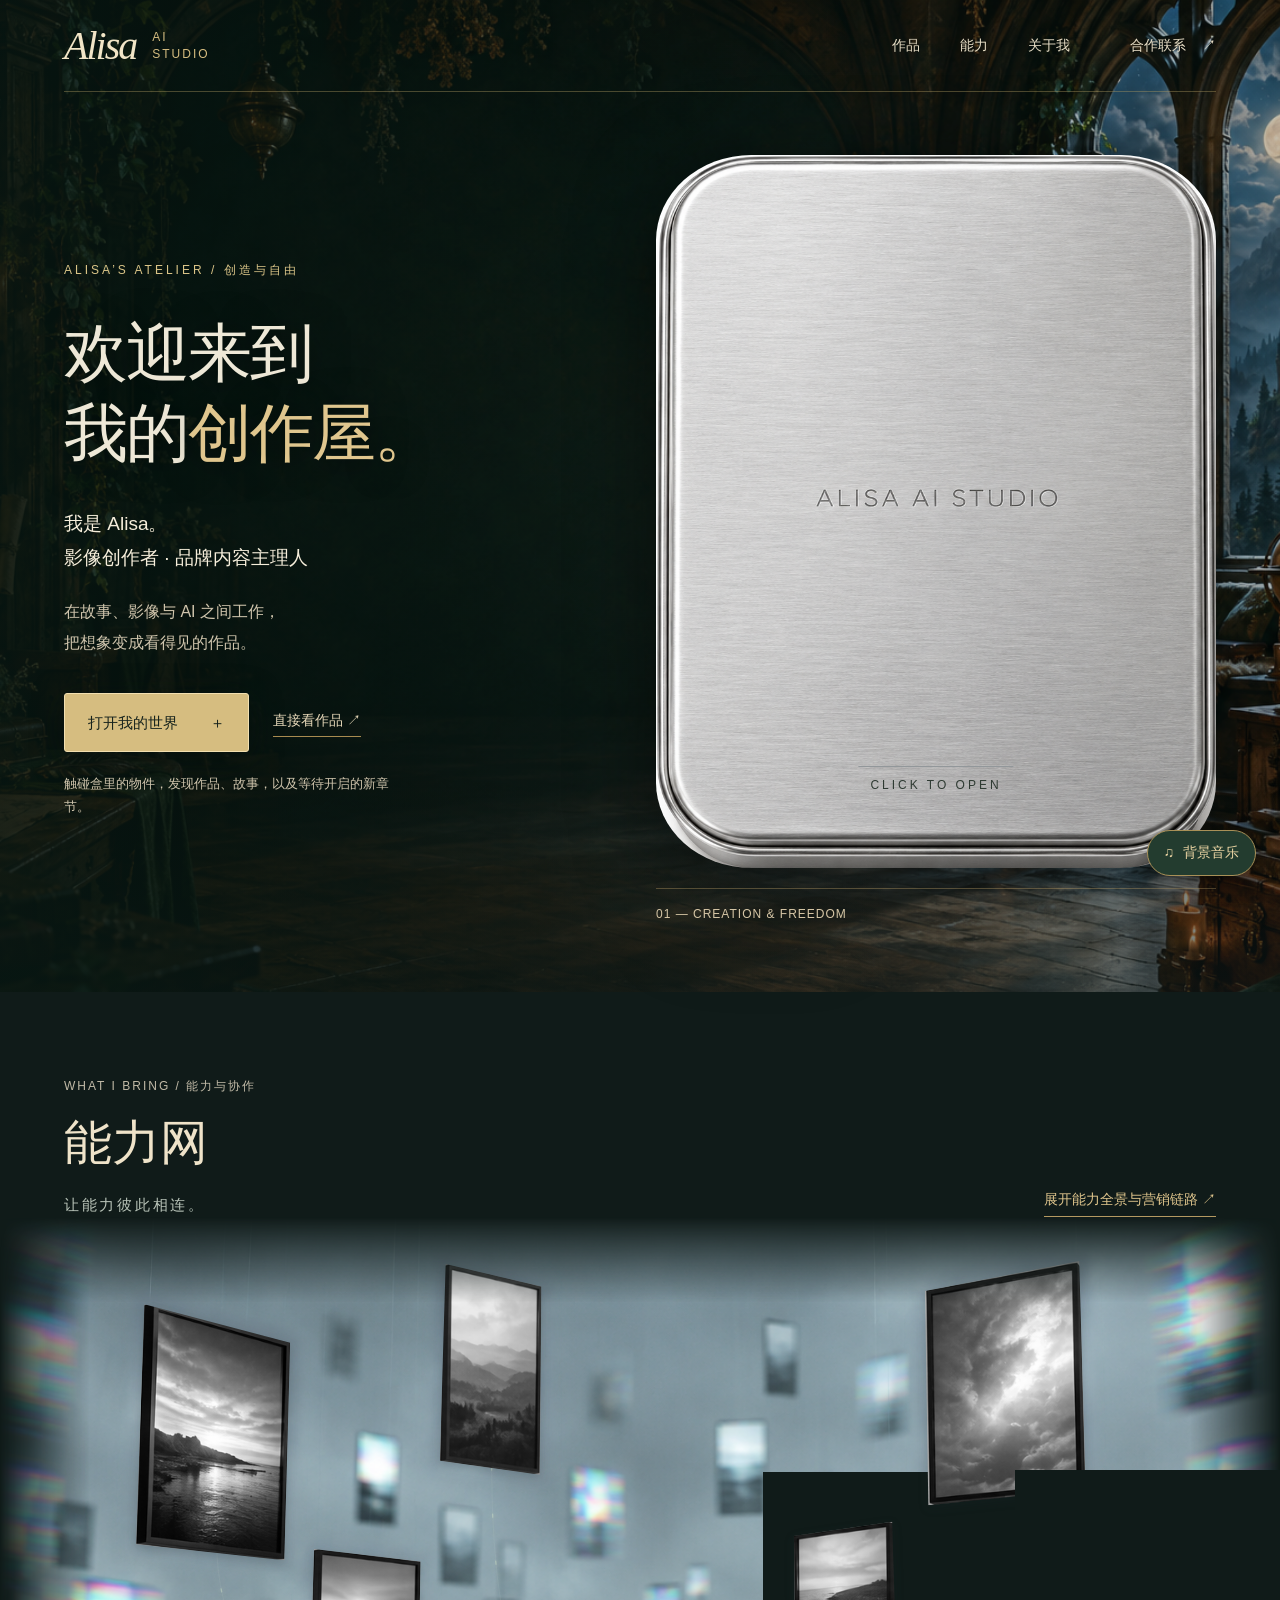
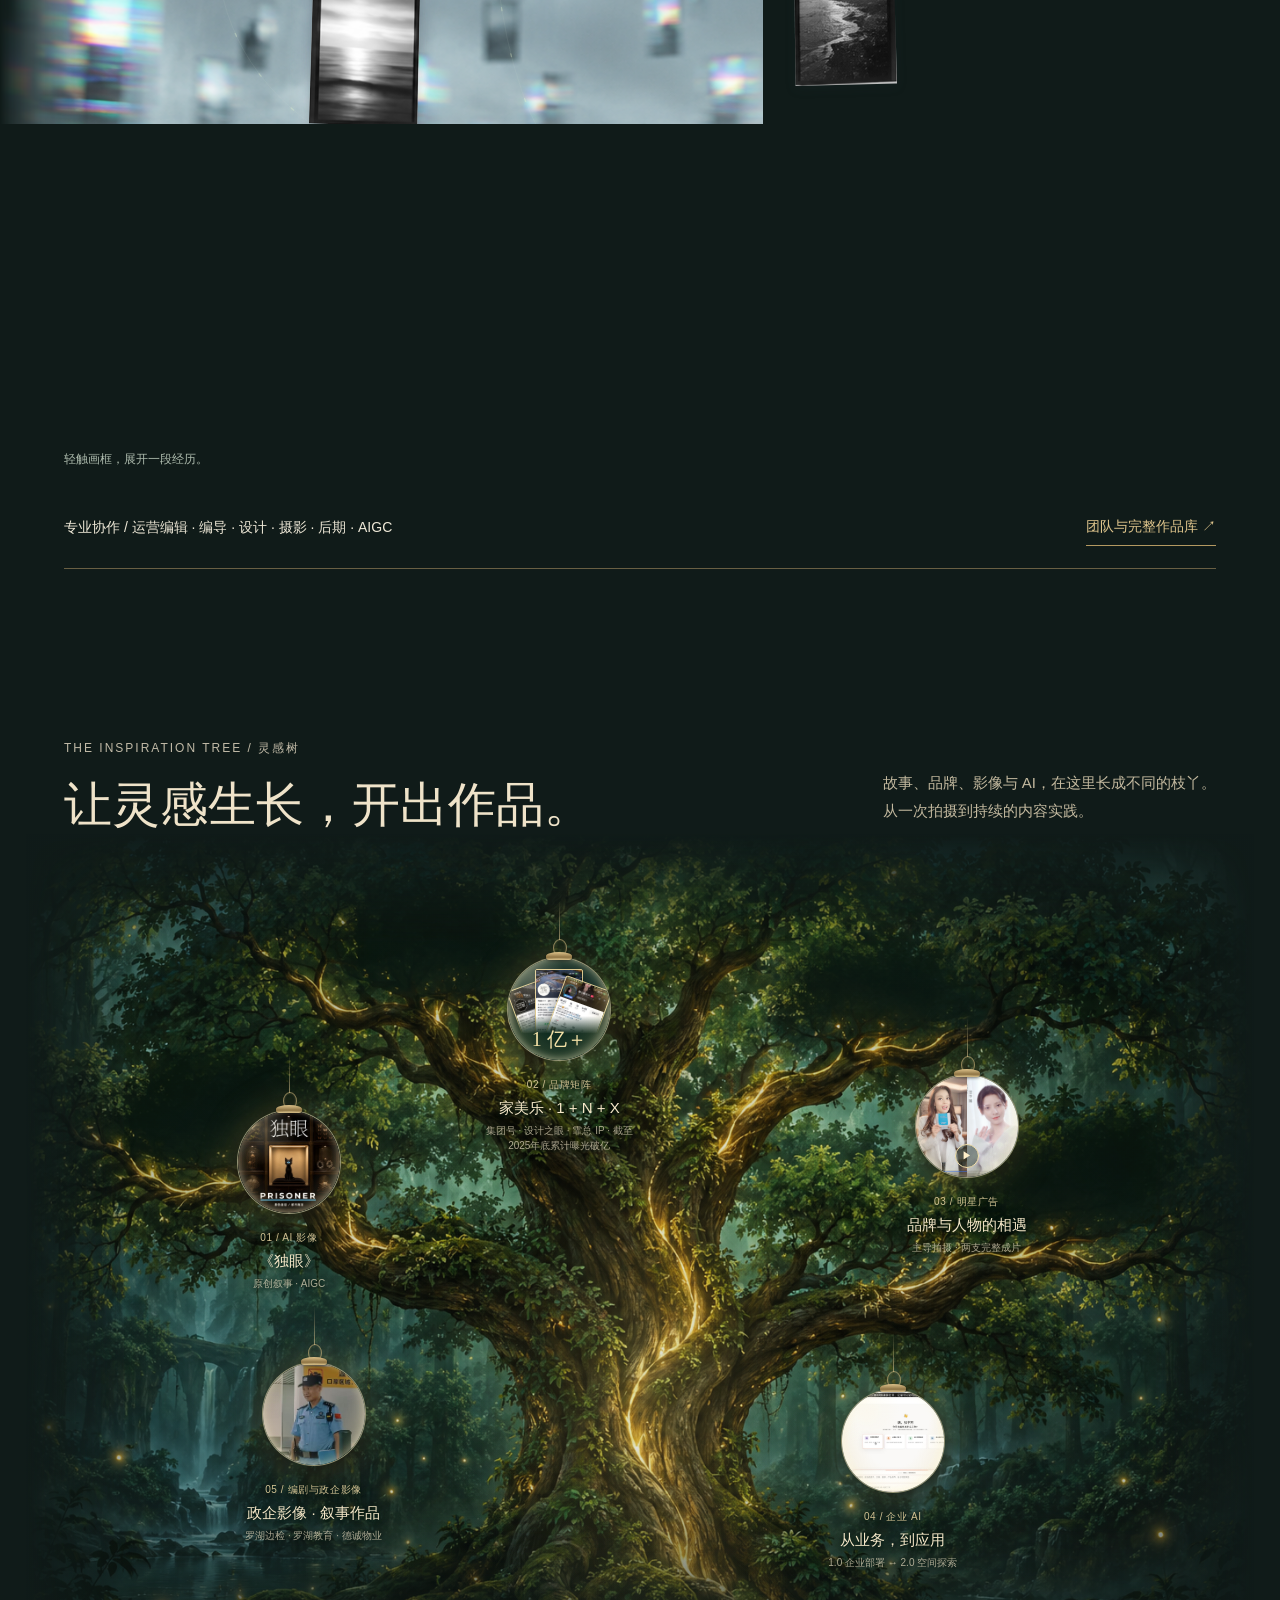
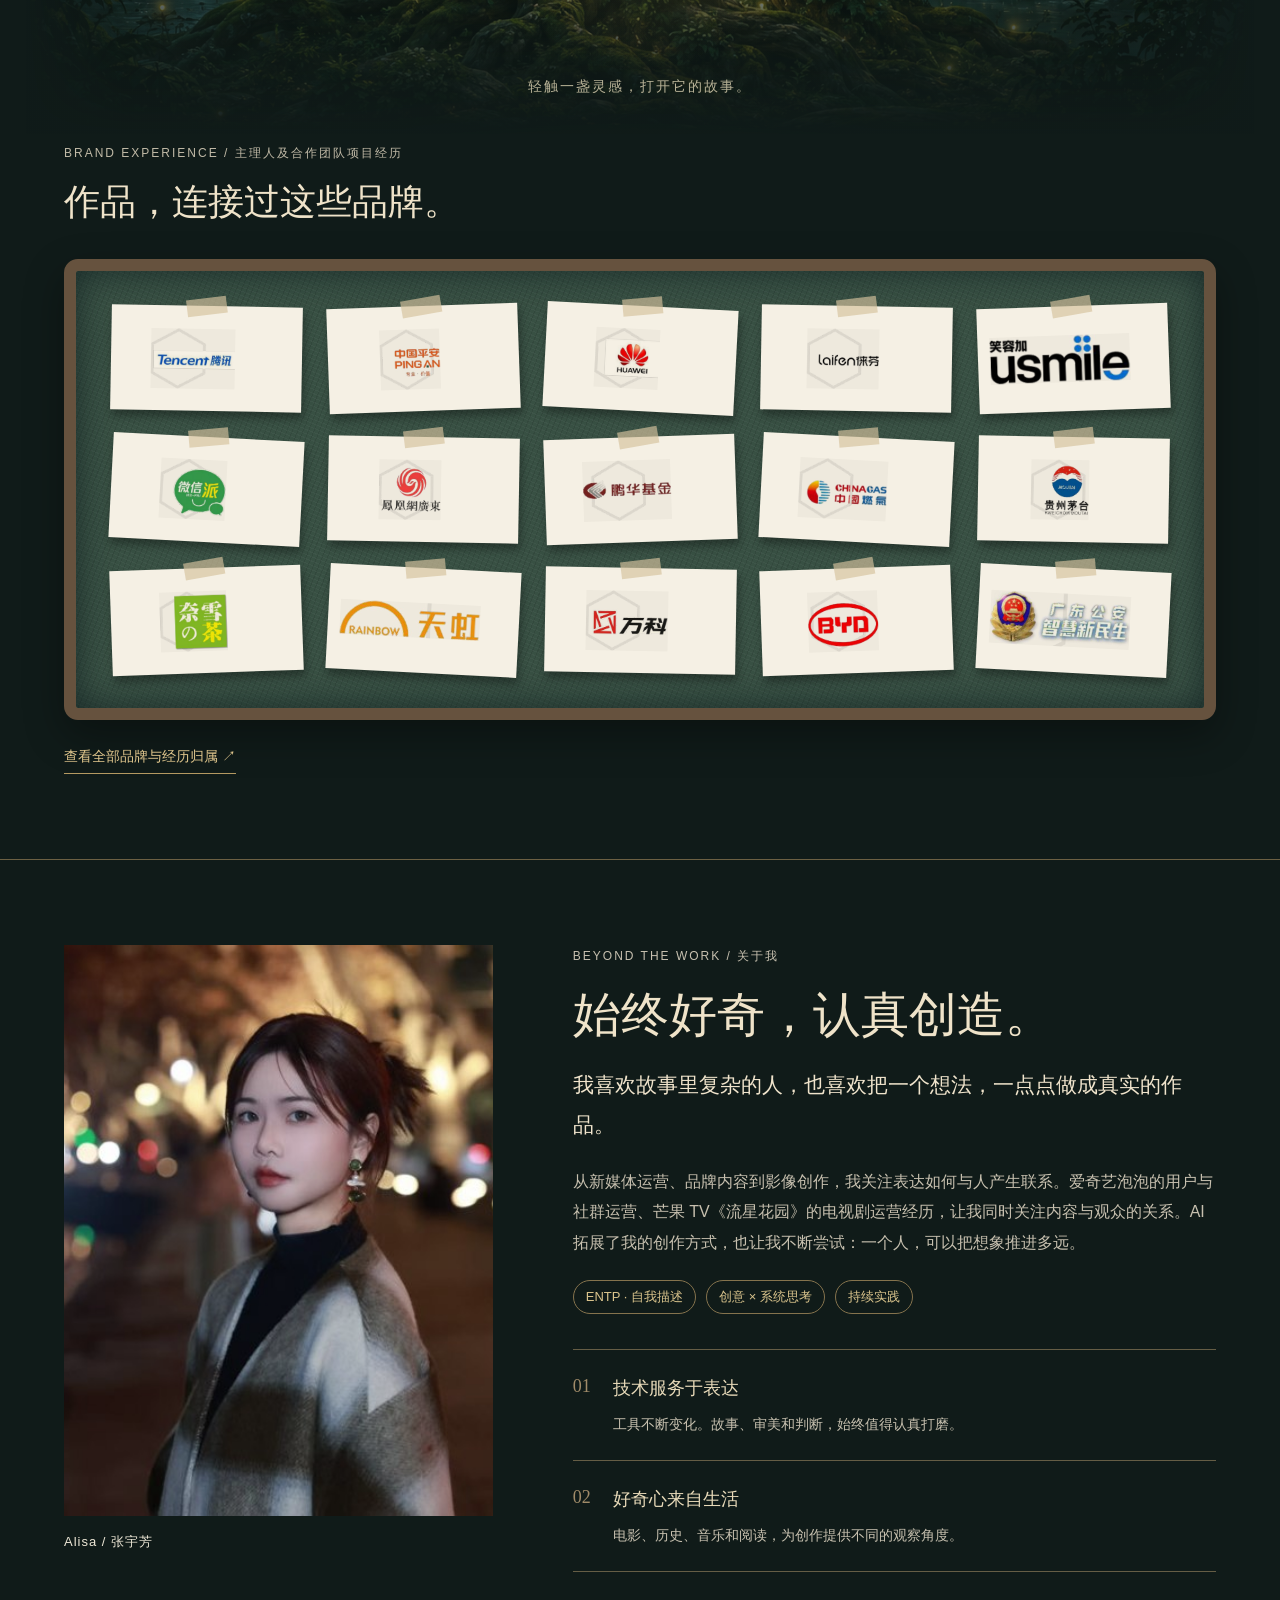
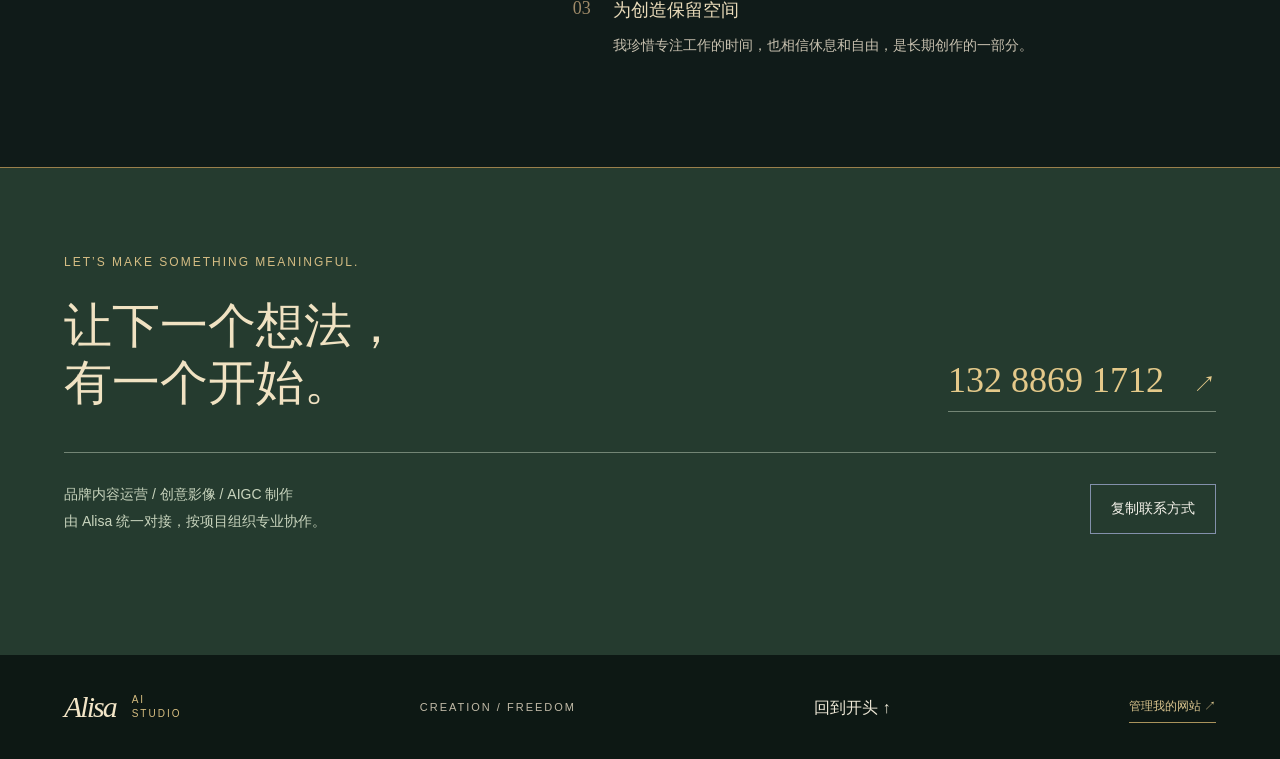
==== commit bc098104: "Connect editable content to Pages CMS and paginate inspiration lanterns" ====
--- a/index.html
+++ b/index.html
@@ -1,5 +1,5 @@
 <!doctype html>
-<html lang="zh-CN"><head><meta charset="utf-8"><meta name="viewport" content="width=device-width,initial-scale=1"><meta name="description" content="Alisa AI Studio — 影像创作、品牌内容与企业 AI 实践。探索 Alisa 的作品与创作世界。"><title>Alisa AI Studio — 创造，也为自由</title><link rel="icon" type="image/svg+xml" href="data:image/svg+xml,%3Csvg%20xmlns='http://www.w3.org/2000/svg'%20viewBox='0%200%2040%2040'%3E%3Crect%20width='40'%20height='40'%20rx='10'%20fill='%232d3860'/%3E%3Ctext%20x='20'%20y='29'%20text-anchor='middle'%20fill='%23fff9ed'%20font-family='Georgia'%20font-size='29'%3EA%3C/text%3E%3C/svg%3E"><link rel="stylesheet" href="style.css"></head><body>
+<html lang="zh-CN"><head><meta charset="utf-8"><meta name="viewport" content="width=device-width,initial-scale=1"><meta name="description" content="Alisa AI Studio — 影像创作、品牌内容与企业 AI 实践。探索 Alisa 的作品与创作世界。"><title>Alisa AI Studio — 创造，也为自由</title><link rel="icon" type="image/svg+xml" href="data:image/svg+xml,%3Csvg%20xmlns='http://www.w3.org/2000/svg'%20viewBox='0%200%2040%2040'%3E%3Crect%20width='40'%20height='40'%20rx='10'%20fill='%232d3860'/%3E%3Ctext%20x='20'%20y='29'%20text-anchor='middle'%20fill='%23fff9ed'%20font-family='Georgia'%20font-size='29'%3EA%3C/text%3E%3C/svg%3E"><link rel="stylesheet" href="style.css?v=cms1"></head><body>
 <a class="skip" href="#work">跳到作品</a>
 <header><a class="brand" href="#home" aria-label="Alisa AI Studio 首页">Alisa<span>AI STUDIO</span></a><nav aria-label="主导航"><a href="#work">作品</a><a href="#capabilities">能力</a><a href="#about">关于我</a><a href="#contact">合作联系 <span aria-hidden="true">↗</span></a></nav></header>
 <main><img class="room-backdrop" src="assets/magic-room.png" alt="" aria-hidden="true">
@@ -17,4 +17,4 @@
 <section class="contact section" id="contact"><p class="eyebrow">LET’S MAKE SOMETHING MEANINGFUL.</p><div class="contact-head"><h2>让下一个想法，<br>有一个开始。</h2><a class="contact-phone" href="tel:13288691712">132 8869 1712 <span>↗</span></a></div><div class="contact-bottom"><p>品牌内容运营 / 创意影像 / AIGC 制作<br>由 Alisa 统一对接，按项目组织专业协作。</p><button id="copy-phone">复制联系方式</button></div><p class="copy-status" id="copy-status" role="status"></p></section>
 </main><footer><a class="brand" href="#home">Alisa<span>AI STUDIO</span></a><span>CREATION / FREEDOM</span><a href="#home">回到开头 ↑</a><button class="owner-entry" id="owner-entry">管理我的网站 ↗</button></footer><aside class="music-dock" aria-label="背景音乐"><button id="music-toggle" aria-label="打开背景音乐设置" aria-expanded="false">♫ <span>背景音乐</span></button><div id="music-panel" hidden><strong>创作屋的声音</strong><p id="music-status">已内置你提供的录屏 BGM · 循环播放</p><label class="music-file">更换音频<input id="music-file" type="file" accept="audio/*"></label><button id="music-play">播放</button><label class="volume-label">音量<input id="music-volume" type="range" min="0" max="1" step="0.05" value="0.25"></label><small>可随时暂停；播放案例视频时音乐自动暂停。</small></div><audio id="bgm" loop preload="none"></audio></aside>
 <dialog id="case-dialog" aria-labelledby="case-title"><div class="dialog-bar"><span>ALISA AI STUDIO / SELECTED WORK</span><button id="close-dialog" aria-label="关闭项目详情">关闭 ×</button></div><div class="dialog-content" id="case-content"></div></dialog>
-<dialog id="admin-guide"><button class="guide-close" aria-label="关闭">×</button><p class="eyebrow">ALISA / LOCAL WORKSPACE</p><h2>双击失败？从终端进入后台。</h2><div><p>无需更改 Mac 的安全设置。先解压完整网站包，然后：</p><ol><li>打开 Mac「终端」（可用 Spotlight 搜索）。</li><li>输入 <code>python3 </code>，注意末尾留一个空格。</li><li>将解压文件夹里的 <strong>server.py</strong> 拖进终端，再按回车。</li></ol><p>浏览器会自动打开后台。保持终端窗口开启。如果出现报错，把终端最后几行截图发来。</p></div><a href="http://127.0.0.1:8765/admin" target="_blank" rel="noopener">我已启动，进入本机后台 ↗</a><small>未启动时，这个地址无法打开。后台只能在你的电脑上使用；网页文件本身不能启动服务。</small></dialog><script src="details.js"></script><script src="script.js"></script><script src="content-seed.js"></script><script src="cms-client.js"></script></body></html>+<dialog id="admin-guide"><button class="guide-close" aria-label="关闭">×</button><p class="eyebrow">ALISA / LOCAL WORKSPACE</p><h2>双击失败？从终端进入后台。</h2><div><p>无需更改 Mac 的安全设置。先解压完整网站包，然后：</p><ol><li>打开 Mac「终端」（可用 Spotlight 搜索）。</li><li>输入 <code>python3 </code>，注意末尾留一个空格。</li><li>将解压文件夹里的 <strong>server.py</strong> 拖进终端，再按回车。</li></ol><p>浏览器会自动打开后台。保持终端窗口开启。如果出现报错，把终端最后几行截图发来。</p></div><a href="http://127.0.0.1:8765/admin" target="_blank" rel="noopener">我已启动，进入本机后台 ↗</a><small>未启动时，这个地址无法打开。后台只能在你的电脑上使用；网页文件本身不能启动服务。</small></dialog><script src="details.js"></script><script src="script.js?v=cms1"></script><script src="content-seed.js"></script><script src="cms-client.js?v=cms1"></script></body></html>
--- a/style.css
+++ b/style.css
@@ -175,3 +175,6 @@
 .glow-notebook .notebook-edge{fill:none;stroke:#ffe6ad;stroke-width:1.35;stroke-linejoin:round;stroke-linecap:round;opacity:.94}
 .glow-notebook .notebook-page-edge{fill:none;stroke:#fff0c9;stroke-width:.75;stroke-linejoin:round;stroke-linecap:round;opacity:.48}
 .object-glow-layer .glow-notebook image{filter:brightness(1.025)}
+
+/* Online content: stable five-lantern pages and expanding brand grid. */
+.tree-pagination{display:flex;align-items:center;justify-content:center;gap:20px;padding:12px 15px 45px;color:#d8c896}.tree-pagination button{font:inherit;color:inherit;border:1px solid #d8c89655;border-radius:24px;padding:10px 18px;background:#192721;cursor:pointer}.tree-pagination button:disabled{opacity:.35;cursor:default}.fruit-placeholder{display:grid;place-items:center;height:100%;color:#e8d7a2;font-size:32px}.about-copy>p{white-space:pre-line}.brandwall{height:auto;min-height:0}.brandwall>button{min-width:0}
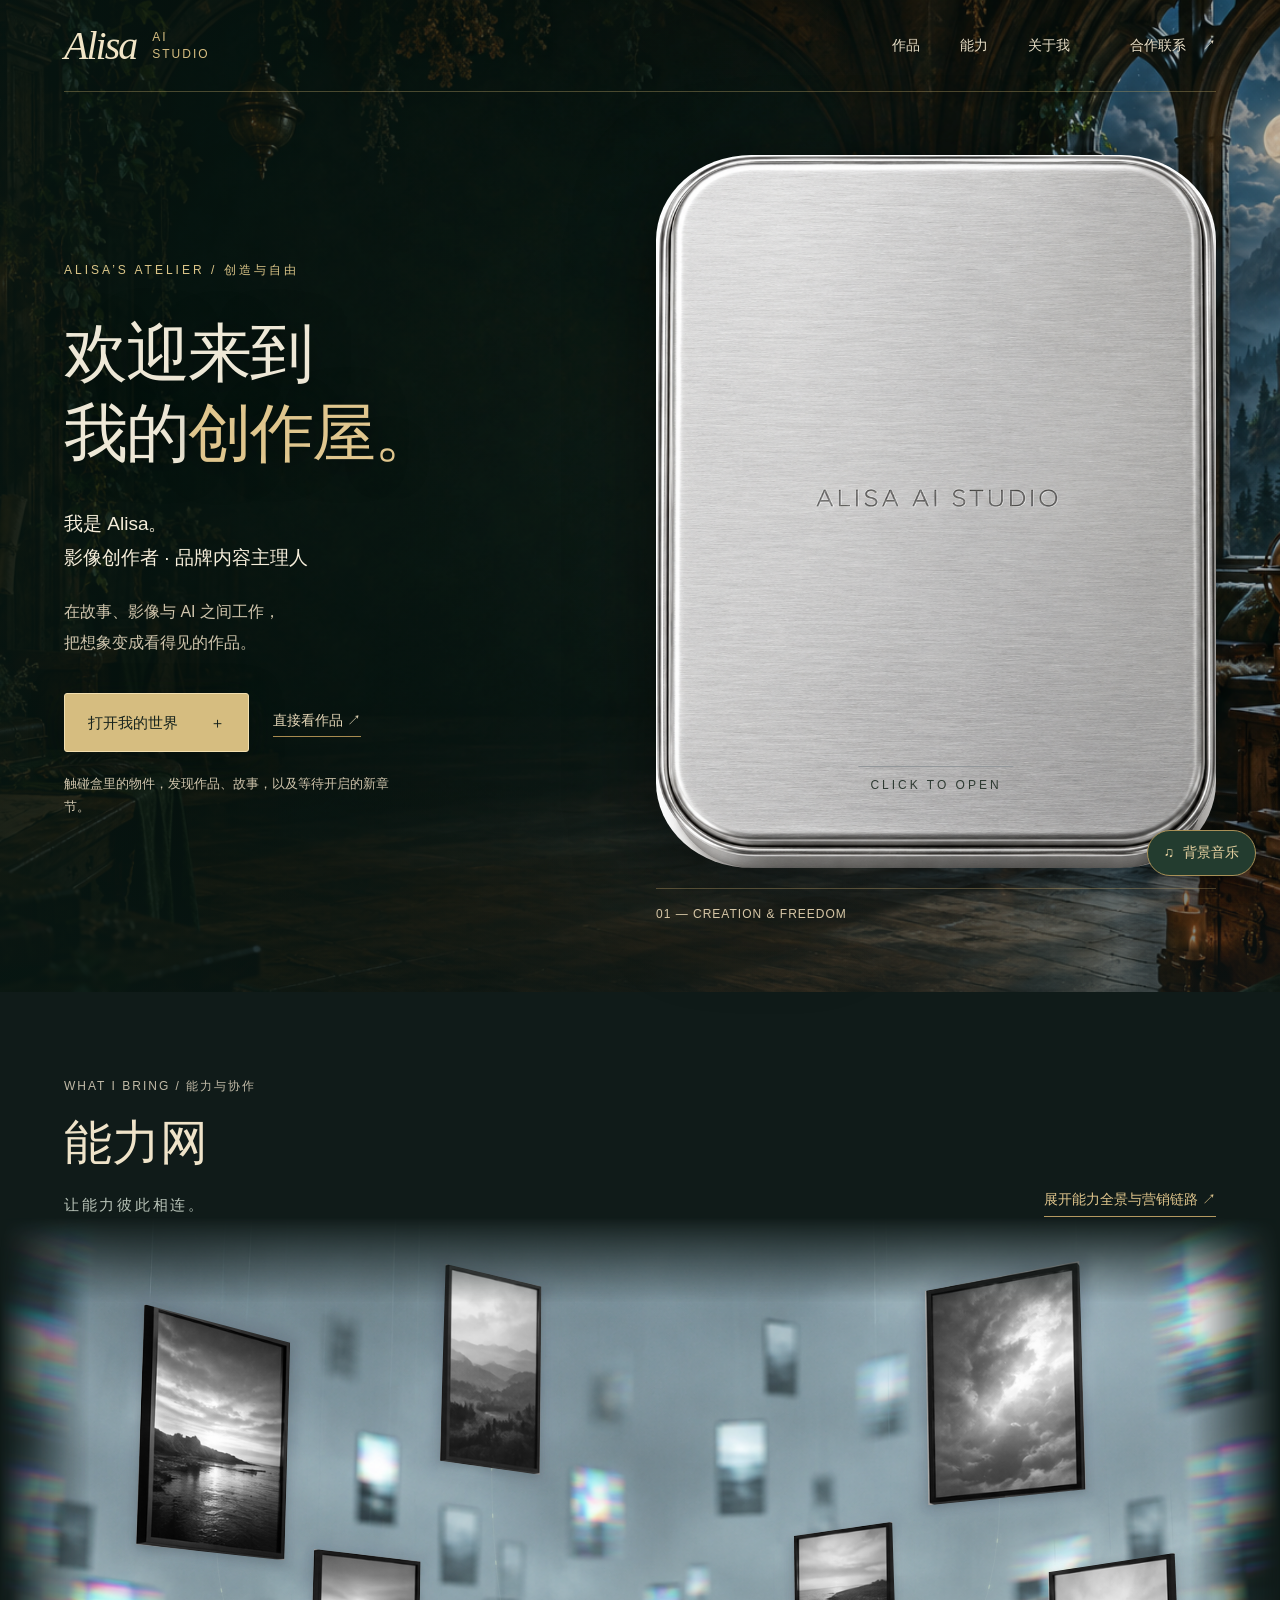
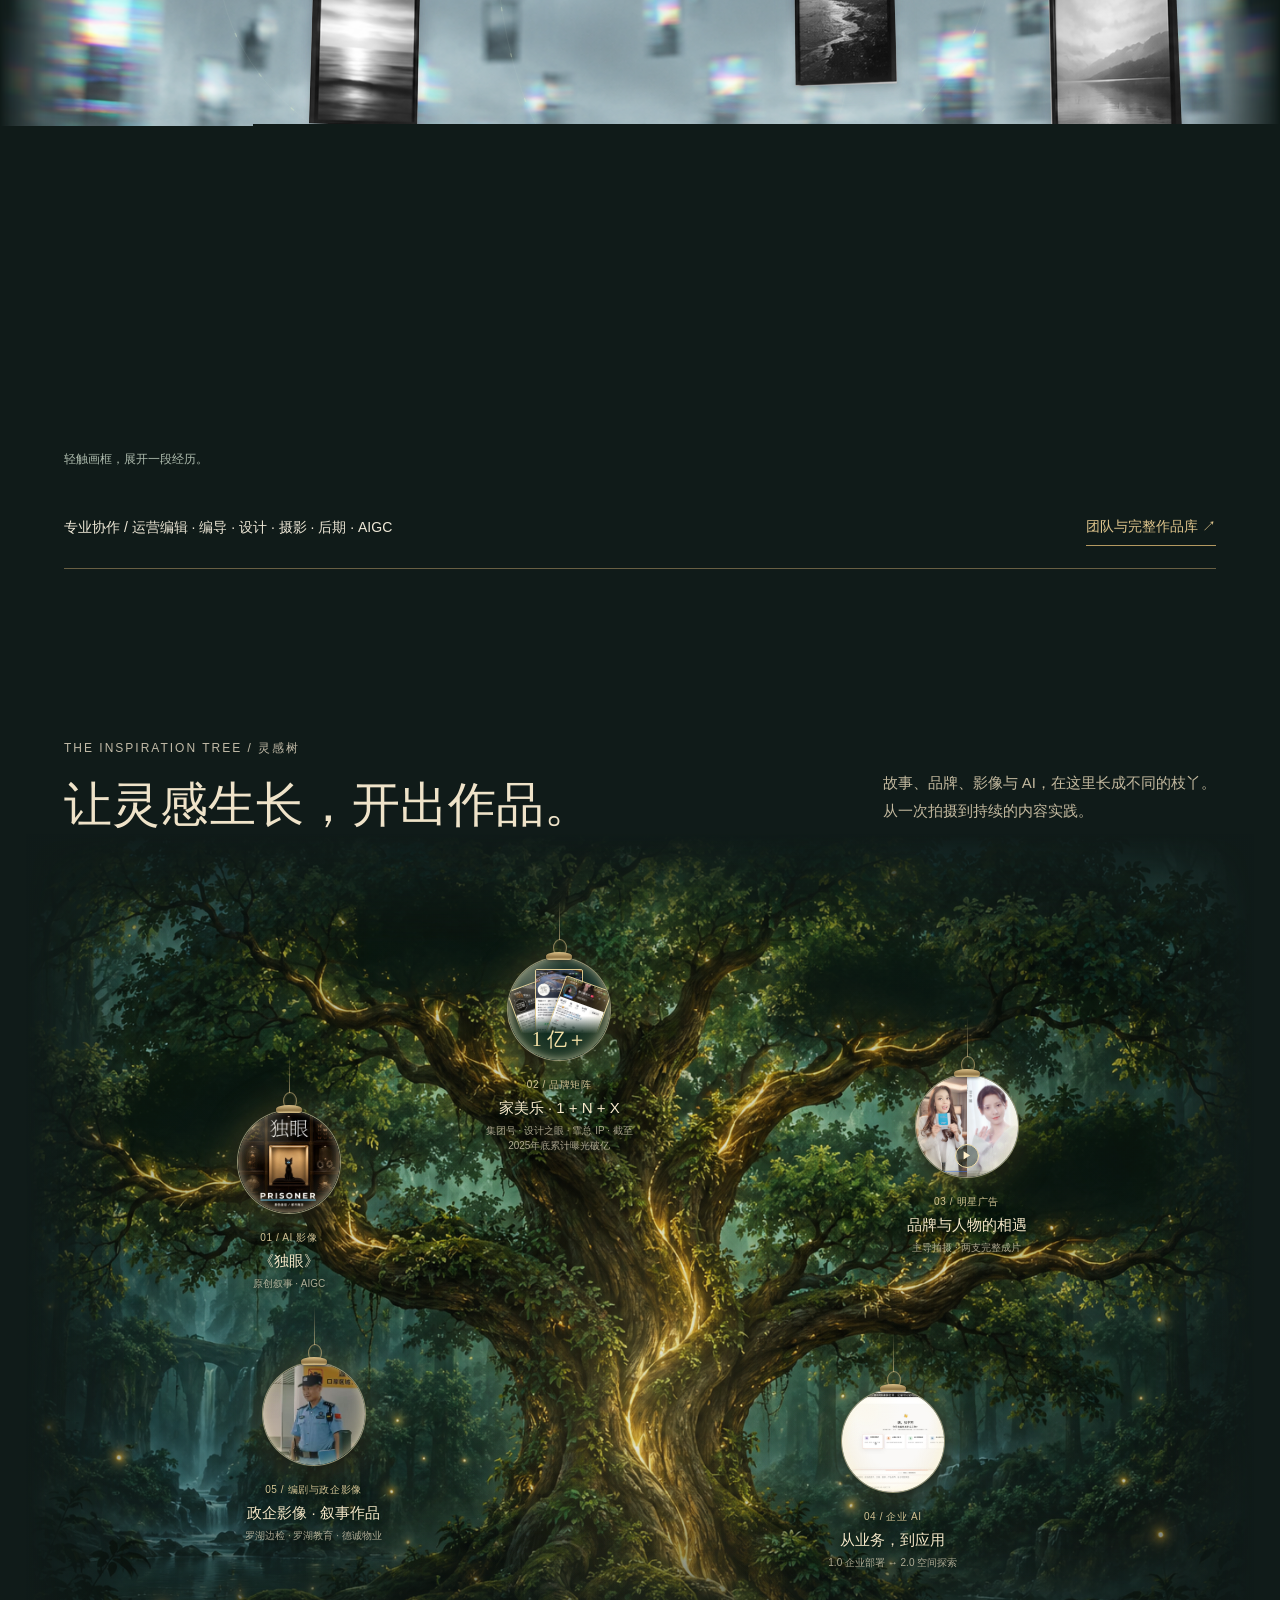
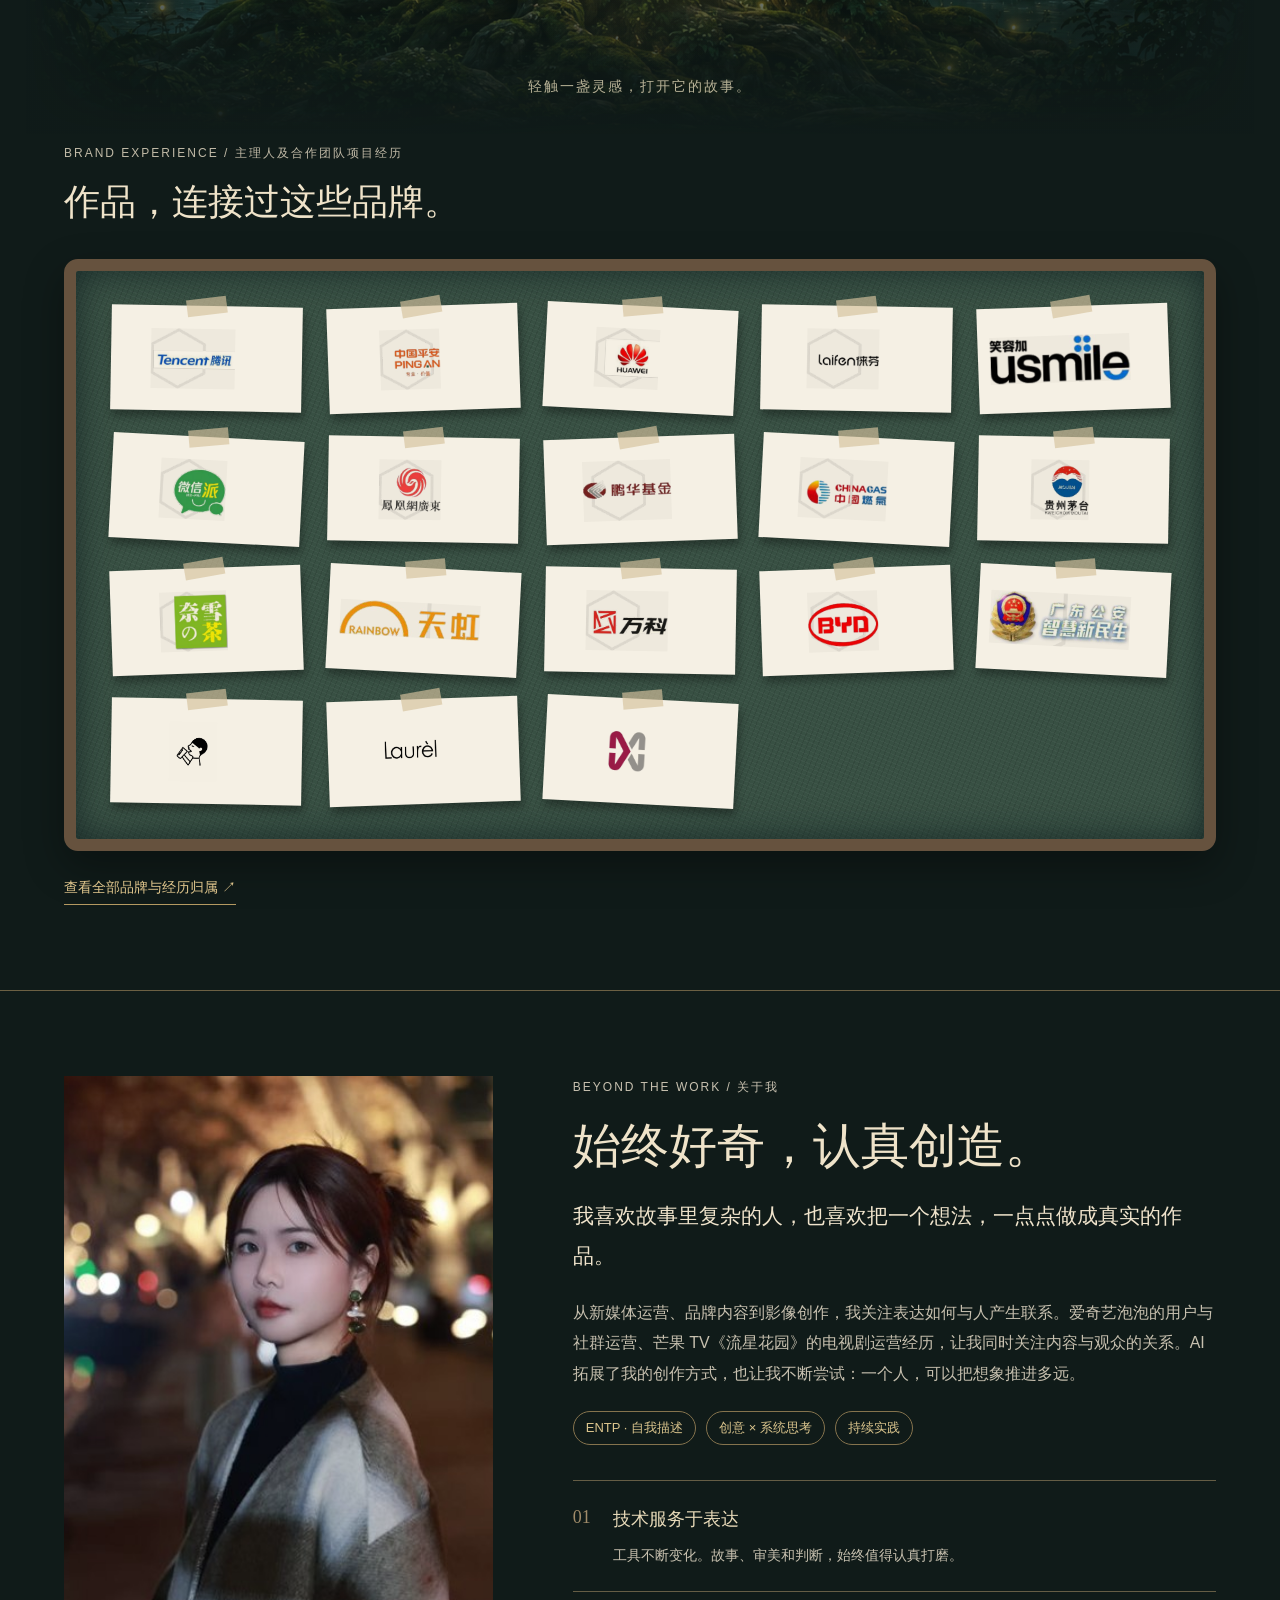
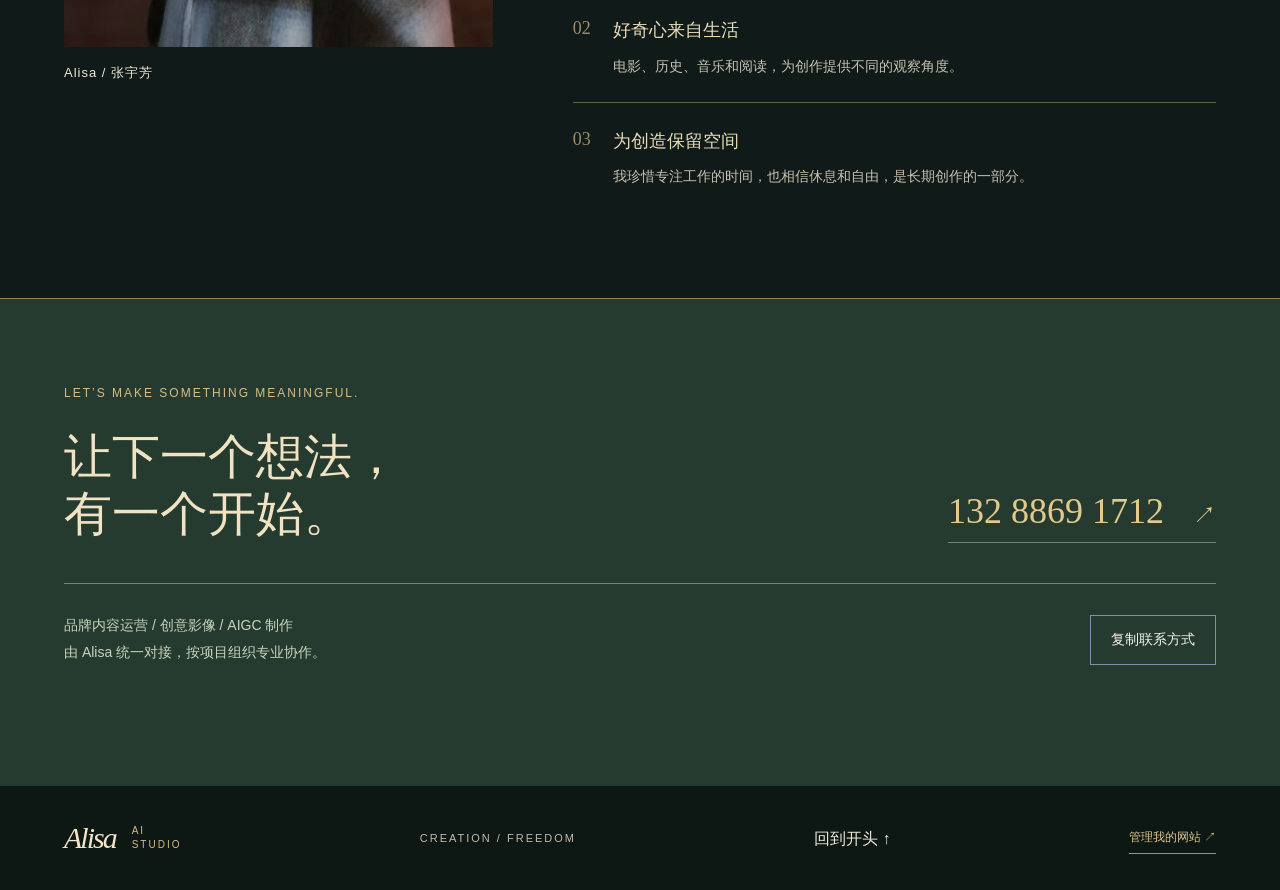
==== commit 6d4e80fc: "Add hidden reading maze and Pages CMS book editing" ====
--- a/index.html
+++ b/index.html
@@ -1,10 +1,10 @@
 <!doctype html>
-<html lang="zh-CN"><head><meta charset="utf-8"><meta name="viewport" content="width=device-width,initial-scale=1"><meta name="description" content="Alisa AI Studio — 影像创作、品牌内容与企业 AI 实践。探索 Alisa 的作品与创作世界。"><title>Alisa AI Studio — 创造，也为自由</title><link rel="icon" type="image/svg+xml" href="data:image/svg+xml,%3Csvg%20xmlns='http://www.w3.org/2000/svg'%20viewBox='0%200%2040%2040'%3E%3Crect%20width='40'%20height='40'%20rx='10'%20fill='%232d3860'/%3E%3Ctext%20x='20'%20y='29'%20text-anchor='middle'%20fill='%23fff9ed'%20font-family='Georgia'%20font-size='29'%3EA%3C/text%3E%3C/svg%3E"><link rel="stylesheet" href="style.css?v=cms1"></head><body>
+<html lang="zh-CN"><head><meta charset="utf-8"><meta name="viewport" content="width=device-width,initial-scale=1"><meta name="description" content="Alisa AI Studio — 影像创作、品牌内容与企业 AI 实践。探索 Alisa 的作品与创作世界。"><title>Alisa AI Studio — 创造，也为自由</title><link rel="icon" type="image/svg+xml" href="data:image/svg+xml,%3Csvg%20xmlns='http://www.w3.org/2000/svg'%20viewBox='0%200%2040%2040'%3E%3Crect%20width='40'%20height='40'%20rx='10'%20fill='%232d3860'/%3E%3Ctext%20x='20'%20y='29'%20text-anchor='middle'%20fill='%23fff9ed'%20font-family='Georgia'%20font-size='29'%3EA%3C/text%3E%3C/svg%3E"><link rel="stylesheet" href="style.css?v=reading-20260926"></head><body>
 <a class="skip" href="#work">跳到作品</a>
 <header><a class="brand" href="#home" aria-label="Alisa AI Studio 首页">Alisa<span>AI STUDIO</span></a><nav aria-label="主导航"><a href="#work">作品</a><a href="#capabilities">能力</a><a href="#about">关于我</a><a href="#contact">合作联系 <span aria-hidden="true">↗</span></a></nav></header>
 <main><img class="room-backdrop" src="assets/magic-room.png" alt="" aria-hidden="true">
 <section class="hero" id="home"><div class="intro"><p class="eyebrow">ALISA’S ATELIER / 创造与自由</p><h1>欢迎来到<br>我的<span>创作屋。</span></h1><p class="identity">我是 Alisa。<br>影像创作者 · 品牌内容主理人</p><p class="intro-copy">在故事、影像与 AI 之间工作，<br>把想象变成看得见的作品。</p><div class="hero-actions"><button class="primary" id="open-box">打开我的世界 <span>＋</span></button><a href="#work" class="quiet">直接看作品 ↗</a></div><p class="open-note" id="box-note" aria-live="polite">触碰盒里的物件，发现作品、故事，以及等待开启的新章节。</p></div>
-<div class="exhibit"><div class="box-stage" id="box-stage"><div class="inner-world" id="inner-world" aria-hidden="true"><img class="world-image" src="assets/box-clean-plate.png" alt="打开的双面银色铁盒：上层是影像、剧本与 AI 创作，下层是阅读、咖啡和温暖的生活空间。" fetchpriority="high"><img class="opening-panel" src="assets/box-clean-plate.png" alt="" aria-hidden="true"><div class="object-motion" aria-hidden="true"><img class="tail-layer" src="assets/box-open.png" alt=""><img class="clapper-layer" src="assets/box-open.png" alt=""><div class="eye-mask"><img src="assets/box-open.png" alt=""></div></div><div class="ambient" aria-hidden="true"><i class="glow neon"></i><i class="glow camera-light"></i><i class="glow screen-light"></i><i class="glow moon-light"></i><i class="steam s1"></i><i class="steam s2"></i><i class="steam s3"></i><svg class="network" viewbox="0 0 100 75"><path d="M8 55L25 25L52 43L80 14L92 55L52 43L25 65L25 25L80 14"></path><circle r="2.6"><animatemotion dur="4s" repeatcount="indefinite" path="M8 55L25 25L52 43L80 14L92 55L52 43L25 65L25 25L80 14"></animatemotion></circle></svg></div><div class="hotspots" aria-label="探索盒中内容"><button class="object-hit cat-hit" data-case="duyan" aria-label="触摸独眼猫，查看原创短片" tabindex="-1"></button><button class="object-hit clap-hit" data-case="films" aria-label="打板，查看编剧作品" tabindex="-1"></button><button class="object-hit camera-hit" data-case="stars" aria-label="触摸摄影机，播放明星广告" tabindex="-1"></button><button class="hotspot cat" data-case="duyan" aria-label="探索独眼与 AI 影像" tabindex="-1"><span>01</span><b>独眼 · AI 影像</b></button><button class="hotspot camera" data-case="stars" aria-label="探索明星广告拍摄" tabindex="-1"><span>02</span><b>明星广告拍摄</b></button><button class="hotspot computer" data-case="workflow" aria-label="探索企业 AI 工作流" tabindex="-1"><span>03</span><b>企业 AI 实践</b></button><button class="hotspot script" data-case="films" aria-label="探索编剧与政企影像" tabindex="-1"><span>04</span><b>编剧与影像</b></button><button class="hotspot life" data-jump="about" aria-label="了解我的创作与生活态度" tabindex="-1"><span>05</span><b>创作之外的我</b></button><button class="object-hit screen-hit" data-case="workflow" aria-label="探索电脑屏幕，查看企业 AI 实践" tabindex="-1"></button><button class="object-hit person-hit" aria-label="点击人物，了解 Alisa" tabindex="-1"></button><button class="object-hit map-hit" aria-label="探索地图：旅行坐标，待解锁" tabindex="-1"></button><button class="object-hit microphone-hit" aria-label="探索麦克风：声音与音乐，待解锁" tabindex="-1"></button><button class="object-hit books-hit" aria-label="探索书架：私人书单，待解锁" tabindex="-1"></button><button class="object-hit fitness-hit" aria-label="探索健身器材：身体与生活，待解锁" tabindex="-1"></button><button class="object-hit notebook-hit" aria-label="打开写作本，阅读编剧作品与稿件" tabindex="-1"></button></div><svg class="object-glow-layer" viewbox="0 0 1111 1415" aria-hidden="true"><defs><filter id="object-halo" x="-25%" y="-25%" width="150%" height="150%"><fedropshadow dx="0" dy="0" stddeviation="3" flood-color="#efd796" flood-opacity=".85"></fedropshadow></filter><clippath id="mask-cat"><path d="M377 353 C367 342 369 322 374 307 C375 289 379 260 387 240 C392 229 386 219 381 211 C373 199 375 180 381 167 L382 132 Q382 120 391 126 L412 148 Q426 143 439 147 L455 125 Q465 119 466 131 L465 166 C475 181 475 208 457 223 C462 241 466 260 468 281 C470 265 466 246 479 228 C491 210 512 213 521 230 Q528 245 521 252 Q514 259 510 249 C511 237 501 232 492 239 C483 248 483 261 484 276 C488 299 492 320 475 337 Q480 354 466 356 L378 356 Z"></path></clippath><clippath id="mask-clap"><path d="M159 228 L285 189 L297 204 L174 249 L295 230 L307 343 L194 372 L181 363 L166 263 Z"></path></clippath><clippath id="mask-screen"><path d="M707 253 Q703 253 702 260 L687 365 Q687 372 695 375 L882 402 Q889 403 892 395 L906 270 Q908 263 898 260 Z"></path></clippath><clippath id="mask-camera"><path d="M934 177 C931 169 930 157 931 146 C932 132 937 125 945 125 C953 124 959 131 962 139 C969 131 982 131 991 135 C1006 138 1013 156 1009 174 Q1008 181 1003 186 L1014 188 L1015 199 L1025 202 C1034 208 1032 232 1021 241 L1021 249 L986 257 L984 263 Q973 268 958 263 L947 258 L945 255 L935 253 L932 238 L922 236 C914 243 897 241 889 229 C880 215 880 194 887 182 C892 173 900 171 909 175 Q918 178 925 182 Z"></path></clippath><clippath id="mask-person"><path d="M302 712 C303 698 325 697 327 711 C330 722 324 730 322 733 C328 746 320 755 318 764 L322 770 C338 769 342 783 343 798 L346 822 Q333 822 326 826 Q311 830 306 850 L295 880 Q281 886 267 881 Q261 877 265 866 L273 850 C260 849 257 846 254 845 C241 853 231 848 224 838 Q219 834 220 824 L226 810 L225 793 C223 786 228 775 232 776 L233 768 Q236 764 240 769 L240 780 L249 781 C255 780 264 784 266 782 C278 777 289 773 289 768 Q281 768 278 754 Q272 748 276 740 C269 724 283 708 302 712 Z"></path></clippath><clippath id="mask-map"><path d="M636 1232 L769 1247 L814 1169 L866 1163 L859 1190 L852 1208 Q849 1221 872 1227 L894 1231 Q896 1240 922 1246 L949 1246 L957 1238 L1005 1254 L886 1339 L688 1339 Z"></path></clippath><clippath id="mask-microphone"><path d="M471 338 Q469 326 482 325 L499 326 Q512 328 513 344 L510 374 Q521 381 519 404 L510 413 L507 451 Q527 455 531 466 Q504 482 466 472 Q450 468 455 459 L479 450 L478 420 Q460 415 459 400 L459 379 L469 374 Z"></path></clippath><clippath id="mask-books"><path d="M806 755 L850 742 L929 754 L931 772 L927 776 L932 778 L931 791 L928 795 L932 798 L931 815 L929 818 L932 823 L931 836 L909 858 L791 844 L791 823 L788 820 L788 798 L794 793 L794 779 L806 775 Z"></path></clippath><clippath id="mask-fitness"><path d="M100 1081 C101 1068 118 1061 132 1063 C145 1065 150 1072 152 1081 L176 1072 C175 1061 181 1057 190 1056 L199 1053 C211 1050 218 1055 220 1066 L220 1086 C219 1096 213 1103 204 1105 Q190 1108 183 1098 L153 1107 C151 1120 144 1126 132 1127 L117 1125 C103 1122 99 1111 99 1100 Z"></path></clippath><filter id="notebook-halo" x="-8%" y="-10%" width="116%" height="120%"><feDropShadow dx="0" dy="0" stdDeviation="1.4" flood-color="#ffdfa0" flood-opacity=".7"/></filter><clipPath id="mask-notebook"><path d="M121 401 C151 396 183 387 210 381 C225 378 235 378 244 385 C258 375 270 373 287 369 L359 352 Q366 350 371 360 L448 477 Q455 483 447 487 C406 499 365 510 337 517 Q319 522 310 527 Q298 521 281 526 L180 548 Q169 551 166 540 L119 415 Q115 405 121 401 Z"></path></clipPath></defs><g class="glow-cat" filter="url(#object-halo)"><image href="assets/box-open.png" width="1111" height="1415" clip-path="url(#mask-cat)"></image></g><g class="glow-clap" filter="url(#object-halo)"><image href="assets/box-open.png" width="1111" height="1415" clip-path="url(#mask-clap)"></image></g><g class="glow-screen" filter="url(#object-halo)"><image href="assets/box-open.png" width="1111" height="1415" clip-path="url(#mask-screen)"></image></g><g class="glow-camera" filter="url(#object-halo)"><image href="assets/box-open.png" width="1111" height="1415" clip-path="url(#mask-camera)"></image></g><g class="glow-person" filter="url(#object-halo)"><image href="assets/box-open.png" width="1111" height="1415" clip-path="url(#mask-person)"></image></g><g class="glow-map" filter="url(#object-halo)"><image href="assets/box-open.png" width="1111" height="1415" clip-path="url(#mask-map)"></image></g><g class="glow-microphone" filter="url(#object-halo)"><image href="assets/box-open.png" width="1111" height="1415" clip-path="url(#mask-microphone)"></image></g><g class="glow-books" filter="url(#object-halo)"><image href="assets/box-open.png" width="1111" height="1415" clip-path="url(#mask-books)"></image></g><g class="glow-fitness" filter="url(#object-halo)"><image href="assets/box-open.png" width="1111" height="1415" clip-path="url(#mask-fitness)"></image></g><g class="glow-notebook" filter="url(#notebook-halo)"><image href="assets/box-open.png" width="1111" height="1415" clip-path="url(#mask-notebook)"></image><path class="notebook-edge" d="M121 401 C151 396 183 387 210 381 C225 378 235 378 244 385 C258 375 270 373 287 369 L359 352 Q366 350 371 360 L448 477 Q455 483 447 487 C406 499 365 510 337 517 Q319 522 310 527 Q298 521 281 526 L180 548 Q169 551 166 540 L119 415 Q115 405 121 401 Z"/><path class="notebook-page-edge" d="M125 410 L171 535 Q173 542 182 541 L281 520 Q299 516 309 524 Q318 514 337 510 L443 482 M244 385 Q271 442 309 524"/></g></svg></div><button class="lid" id="lid" aria-label="打开 Alisa 的人生盒子"><img src="assets/box-closed.png" alt="刻有 Alisa AI Studio 的银色人生盒子"><span class="lid-invitation">CLICK TO OPEN</span></button></div><div class="exhibit-caption"><span>01 — CREATION &amp; FREEDOM</span><button id="replay" hidden>重新开盒 ↺</button><button id="motion" hidden aria-pressed="false">暂停动效</button></div></div>
+<div class="exhibit"><div class="box-stage" id="box-stage"><div class="inner-world" id="inner-world" aria-hidden="true"><img class="world-image" src="assets/box-clean-plate.png" alt="打开的双面银色铁盒：上层是影像、剧本与 AI 创作，下层是阅读、咖啡和温暖的生活空间。" fetchpriority="high"><img class="opening-panel" src="assets/box-clean-plate.png" alt="" aria-hidden="true"><div class="object-motion" aria-hidden="true"><img class="tail-layer" src="assets/box-open.png" alt=""><img class="clapper-layer" src="assets/box-open.png" alt=""><div class="eye-mask"><img src="assets/box-open.png" alt=""></div></div><div class="ambient" aria-hidden="true"><i class="glow neon"></i><i class="glow camera-light"></i><i class="glow screen-light"></i><i class="glow moon-light"></i><i class="steam s1"></i><i class="steam s2"></i><i class="steam s3"></i><svg class="network" viewbox="0 0 100 75"><path d="M8 55L25 25L52 43L80 14L92 55L52 43L25 65L25 25L80 14"></path><circle r="2.6"><animatemotion dur="4s" repeatcount="indefinite" path="M8 55L25 25L52 43L80 14L92 55L52 43L25 65L25 25L80 14"></animatemotion></circle></svg></div><div class="hotspots" aria-label="探索盒中内容"><button class="object-hit cat-hit" data-case="duyan" aria-label="触摸独眼猫，查看原创短片" tabindex="-1"></button><button class="object-hit clap-hit" data-case="films" aria-label="打板，查看编剧作品" tabindex="-1"></button><button class="object-hit camera-hit" data-case="stars" aria-label="触摸摄影机，播放明星广告" tabindex="-1"></button><button class="hotspot cat" data-case="duyan" aria-label="探索独眼与 AI 影像" tabindex="-1"><span>01</span><b>独眼 · AI 影像</b></button><button class="hotspot camera" data-case="stars" aria-label="探索明星广告拍摄" tabindex="-1"><span>02</span><b>明星广告拍摄</b></button><button class="hotspot computer" data-case="workflow" aria-label="探索企业 AI 工作流" tabindex="-1"><span>03</span><b>企业 AI 实践</b></button><button class="hotspot script" data-case="films" aria-label="探索编剧与政企影像" tabindex="-1"><span>04</span><b>编剧与影像</b></button><button class="hotspot life" data-jump="about" aria-label="了解我的创作与生活态度" tabindex="-1"><span>05</span><b>创作之外的我</b></button><button class="object-hit screen-hit" data-case="workflow" aria-label="探索电脑屏幕，查看企业 AI 实践" tabindex="-1"></button><button class="object-hit person-hit" aria-label="点击人物，了解 Alisa" tabindex="-1"></button><button class="object-hit map-hit" aria-label="探索地图：旅行坐标，待解锁" tabindex="-1"></button><button class="object-hit microphone-hit" aria-label="探索麦克风：声音与音乐，待解锁" tabindex="-1"></button><button class="object-hit books-hit" aria-label="触碰书本，进入阅读迷宫" tabindex="-1"></button><button class="object-hit fitness-hit" aria-label="探索健身器材：身体与生活，待解锁" tabindex="-1"></button><button class="object-hit notebook-hit" aria-label="打开写作本，阅读编剧作品与稿件" tabindex="-1"></button></div><svg class="object-glow-layer" viewbox="0 0 1111 1415" aria-hidden="true"><defs><filter id="object-halo" x="-25%" y="-25%" width="150%" height="150%"><fedropshadow dx="0" dy="0" stddeviation="3" flood-color="#efd796" flood-opacity=".85"></fedropshadow></filter><clippath id="mask-cat"><path d="M377 353 C367 342 369 322 374 307 C375 289 379 260 387 240 C392 229 386 219 381 211 C373 199 375 180 381 167 L382 132 Q382 120 391 126 L412 148 Q426 143 439 147 L455 125 Q465 119 466 131 L465 166 C475 181 475 208 457 223 C462 241 466 260 468 281 C470 265 466 246 479 228 C491 210 512 213 521 230 Q528 245 521 252 Q514 259 510 249 C511 237 501 232 492 239 C483 248 483 261 484 276 C488 299 492 320 475 337 Q480 354 466 356 L378 356 Z"></path></clippath><clippath id="mask-clap"><path d="M159 228 L285 189 L297 204 L174 249 L295 230 L307 343 L194 372 L181 363 L166 263 Z"></path></clippath><clippath id="mask-screen"><path d="M707 253 Q703 253 702 260 L687 365 Q687 372 695 375 L882 402 Q889 403 892 395 L906 270 Q908 263 898 260 Z"></path></clippath><clippath id="mask-camera"><path d="M934 177 C931 169 930 157 931 146 C932 132 937 125 945 125 C953 124 959 131 962 139 C969 131 982 131 991 135 C1006 138 1013 156 1009 174 Q1008 181 1003 186 L1014 188 L1015 199 L1025 202 C1034 208 1032 232 1021 241 L1021 249 L986 257 L984 263 Q973 268 958 263 L947 258 L945 255 L935 253 L932 238 L922 236 C914 243 897 241 889 229 C880 215 880 194 887 182 C892 173 900 171 909 175 Q918 178 925 182 Z"></path></clippath><clippath id="mask-person"><path d="M302 712 C303 698 325 697 327 711 C330 722 324 730 322 733 C328 746 320 755 318 764 L322 770 C338 769 342 783 343 798 L346 822 Q333 822 326 826 Q311 830 306 850 L295 880 Q281 886 267 881 Q261 877 265 866 L273 850 C260 849 257 846 254 845 C241 853 231 848 224 838 Q219 834 220 824 L226 810 L225 793 C223 786 228 775 232 776 L233 768 Q236 764 240 769 L240 780 L249 781 C255 780 264 784 266 782 C278 777 289 773 289 768 Q281 768 278 754 Q272 748 276 740 C269 724 283 708 302 712 Z"></path></clippath><clippath id="mask-map"><path d="M636 1232 L769 1247 L814 1169 L866 1163 L859 1190 L852 1208 Q849 1221 872 1227 L894 1231 Q896 1240 922 1246 L949 1246 L957 1238 L1005 1254 L886 1339 L688 1339 Z"></path></clippath><clippath id="mask-microphone"><path d="M471 338 Q469 326 482 325 L499 326 Q512 328 513 344 L510 374 Q521 381 519 404 L510 413 L507 451 Q527 455 531 466 Q504 482 466 472 Q450 468 455 459 L479 450 L478 420 Q460 415 459 400 L459 379 L469 374 Z"></path></clippath><clippath id="mask-books"><path d="M806 755 L850 742 L929 754 L931 772 L927 776 L932 778 L931 791 L928 795 L932 798 L931 815 L929 818 L932 823 L931 836 L909 858 L791 844 L791 823 L788 820 L788 798 L794 793 L794 779 L806 775 Z"></path></clippath><clippath id="mask-fitness"><path d="M100 1081 C101 1068 118 1061 132 1063 C145 1065 150 1072 152 1081 L176 1072 C175 1061 181 1057 190 1056 L199 1053 C211 1050 218 1055 220 1066 L220 1086 C219 1096 213 1103 204 1105 Q190 1108 183 1098 L153 1107 C151 1120 144 1126 132 1127 L117 1125 C103 1122 99 1111 99 1100 Z"></path></clippath><filter id="notebook-halo" x="-8%" y="-10%" width="116%" height="120%"><feDropShadow dx="0" dy="0" stdDeviation="1.4" flood-color="#ffdfa0" flood-opacity=".7"/></filter><clipPath id="mask-notebook"><path d="M121 401 C151 396 183 387 210 381 C225 378 235 378 244 385 C258 375 270 373 287 369 L359 352 Q366 350 371 360 L448 477 Q455 483 447 487 C406 499 365 510 337 517 Q319 522 310 527 Q298 521 281 526 L180 548 Q169 551 166 540 L119 415 Q115 405 121 401 Z"></path></clipPath></defs><g class="glow-cat" filter="url(#object-halo)"><image href="assets/box-open.png" width="1111" height="1415" clip-path="url(#mask-cat)"></image></g><g class="glow-clap" filter="url(#object-halo)"><image href="assets/box-open.png" width="1111" height="1415" clip-path="url(#mask-clap)"></image></g><g class="glow-screen" filter="url(#object-halo)"><image href="assets/box-open.png" width="1111" height="1415" clip-path="url(#mask-screen)"></image></g><g class="glow-camera" filter="url(#object-halo)"><image href="assets/box-open.png" width="1111" height="1415" clip-path="url(#mask-camera)"></image></g><g class="glow-person" filter="url(#object-halo)"><image href="assets/box-open.png" width="1111" height="1415" clip-path="url(#mask-person)"></image></g><g class="glow-map" filter="url(#object-halo)"><image href="assets/box-open.png" width="1111" height="1415" clip-path="url(#mask-map)"></image></g><g class="glow-microphone" filter="url(#object-halo)"><image href="assets/box-open.png" width="1111" height="1415" clip-path="url(#mask-microphone)"></image></g><g class="glow-books" filter="url(#object-halo)"><image href="assets/box-open.png" width="1111" height="1415" clip-path="url(#mask-books)"></image></g><g class="glow-fitness" filter="url(#object-halo)"><image href="assets/box-open.png" width="1111" height="1415" clip-path="url(#mask-fitness)"></image></g><g class="glow-notebook" filter="url(#notebook-halo)"><image href="assets/box-open.png" width="1111" height="1415" clip-path="url(#mask-notebook)"></image><path class="notebook-edge" d="M121 401 C151 396 183 387 210 381 C225 378 235 378 244 385 C258 375 270 373 287 369 L359 352 Q366 350 371 360 L448 477 Q455 483 447 487 C406 499 365 510 337 517 Q319 522 310 527 Q298 521 281 526 L180 548 Q169 551 166 540 L119 415 Q115 405 121 401 Z"/><path class="notebook-page-edge" d="M125 410 L171 535 Q173 542 182 541 L281 520 Q299 516 309 524 Q318 514 337 510 L443 482 M244 385 Q271 442 309 524"/></g></svg></div><button class="lid" id="lid" aria-label="打开 Alisa 的人生盒子"><img src="assets/box-closed.png" alt="刻有 Alisa AI Studio 的银色人生盒子"><span class="lid-invitation">CLICK TO OPEN</span></button></div><div class="exhibit-caption"><span>01 — CREATION &amp; FREEDOM</span><button id="replay" hidden>重新开盒 ↺</button><button id="motion" hidden aria-pressed="false">暂停动效</button></div></div>
 </section>
 <section class="capability-home section" id="capabilities"><div class="section-heading"><div><p class="eyebrow">WHAT I BRING / 能力与协作</p><h2>能力网</h2><p class="capability-subtitle">让能力彼此相连。</p></div><button class="text-button" data-case="capabilities">展开能力全景与营销链路 ↗</button></div><div class="gallery-viewport"><div class="ability-space gallery-scene" aria-label="雾中能力画廊：人物与六个悬浮画框"><img class="gallery-background" src="assets/ability-gallery-v8.png" alt="人物坐在雾中，六幅画框分布在不同远近，地面映出微光"><svg class="gallery-backfill" viewBox="0 0 1536 1024" aria-hidden="true"><defs><filter id="patch-feather" x="-20%" y="-20%" width="140%" height="140%"><feGaussianBlur stdDeviation="5"></feGaussianBlur></filter><mask id="frame-holes" maskUnits="userSpaceOnUse" x="0" y="0" width="1536" height="1024"><polygon points="173,104 348,150 341,411 163,392" fill="white" stroke="white" stroke-width="28" stroke-linejoin="round" filter="url(#patch-feather)"></polygon><polygon points="535,56 650,83 648,309 528,292" fill="white" stroke="white" stroke-width="28" stroke-linejoin="round" filter="url(#patch-feather)"></polygon><polygon points="1110,89 1295,53 1303,327 1114,346" fill="white" stroke="white" stroke-width="28" stroke-linejoin="round" filter="url(#patch-feather)"></polygon><polygon points="377,398 505,413 501,612 371,607" fill="white" stroke="white" stroke-width="28" stroke-linejoin="round" filter="url(#patch-feather)"></polygon><polygon points="953,383 1071,366 1077,560 955,563" fill="white" stroke="white" stroke-width="28" stroke-linejoin="round" filter="url(#patch-feather)"></polygon><polygon points="1258,426 1410,403 1421,670 1263,667" fill="white" stroke="white" stroke-width="28" stroke-linejoin="round" filter="url(#patch-feather)"></polygon></mask></defs><image href="assets/gallery-clean-v10.png" width="1536" height="1024" mask="url(#frame-holes)"></image></svg><svg class="gallery-links" viewbox="0 0 1536 1024" aria-hidden="true"><path data-thread="0" d="M260 390 Q260 680 780 730"></path><path data-thread="1" d="M590 300 Q590 680 780 730"></path><path data-thread="2" d="M1200 330 Q1200 680 780 730"></path><path data-thread="3" d="M440 600 Q440 680 780 730"></path><path data-thread="4" d="M1015 555 Q1015 680 780 730"></path><path data-thread="5" d="M1338 655 Q1338 680 780 730"></path><path class="thread-current" data-flow="0" d="M260 390 Q260 680 780 730" style="--flow-delay:-0.0s;--flow-duration:6.5s"></path><path class="thread-current" data-flow="1" d="M590 300 Q590 680 780 730" style="--flow-delay:-1.13s;--flow-duration:7.1s"></path><path class="thread-current" data-flow="2" d="M1200 330 Q1200 680 780 730" style="--flow-delay:-2.26s;--flow-duration:7.7s"></path><path class="thread-current" data-flow="3" d="M440 600 Q440 680 780 730" style="--flow-delay:-3.3899999999999997s;--flow-duration:8.3s"></path><path class="thread-current" data-flow="4" d="M1015 555 Q1015 680 780 730" style="--flow-delay:-4.52s;--flow-duration:8.9s"></path><path class="thread-current" data-flow="5" d="M1338 655 Q1338 680 780 730" style="--flow-delay:-5.6499999999999995s;--flow-duration:9.5s"></path></svg><button class="gallery-frame frame-0" data-node="0" data-case="brands" aria-label="探索品牌与矩阵" style="left:10.611979166666668%;top:9.765625%;width:12.109375%;height:30.46875%;--float-delay:-0.0s;--float-duration:8.0s"><svg class="frame-picture" viewBox="163 100 186 312" aria-hidden="true"><defs><clipPath id="frame-outer-0"><polygon points="173,104 348,150 341,411 163,392"></polygon></clipPath><clipPath id="frame-inner-0"><polygon points="184,120 335,161 329,393 177,381"></polygon></clipPath></defs><g clip-path="url(#frame-outer-0)"><image class="frame-monochrome" href="assets/ability-gallery-v8.png" width="1536" height="1024"></image><image class="frame-color" href="assets/gallery-color-v10.png" width="1536" height="1024" clip-path="url(#frame-inner-0)"></image></g></svg></button><span class="gallery-title gallery-caption caption-0" aria-hidden="true">品牌与矩阵<small>点击探索 ↗</small></span><button class="gallery-frame frame-1" data-node="1" data-case="films" aria-label="探索影像与叙事" style="left:34.30989583333333%;top:5.46875%;width:8.138020833333332%;height:24.8046875%;--float-delay:-1.37s;--float-duration:8.67s"><svg class="frame-picture" viewBox="527 56 125 254" aria-hidden="true"><defs><clipPath id="frame-outer-1"><polygon points="535,56 650,83 648,309 528,292"></polygon></clipPath><clipPath id="frame-inner-1"><polygon points="542,67 643,91 640,294 535,284"></polygon></clipPath></defs><g clip-path="url(#frame-outer-1)"><image class="frame-monochrome" href="assets/ability-gallery-v8.png" width="1536" height="1024"></image><image class="frame-color" href="assets/gallery-color-v10.png" width="1536" height="1024" clip-path="url(#frame-inner-1)"></image></g></svg></button><span class="gallery-title gallery-caption caption-1" aria-hidden="true">影像与叙事<small>点击探索 ↗</small></span><button class="gallery-frame frame-2" data-node="2" data-case="workflow" aria-label="探索企业 AI 应用" style="left:72.265625%;top:5.17578125%;width:12.630208333333334%;height:28.7109375%;--float-delay:-2.74s;--float-duration:9.34s"><svg class="frame-picture" viewBox="1110 53 194 294" aria-hidden="true"><defs><clipPath id="frame-outer-2"><polygon points="1110,89 1295,53 1303,327 1114,346"></polygon></clipPath><clipPath id="frame-inner-2"><polygon points="1122,99 1286,63 1293,318 1127,332"></polygon></clipPath></defs><g clip-path="url(#frame-outer-2)"><image class="frame-monochrome" href="assets/ability-gallery-v8.png" width="1536" height="1024"></image><image class="frame-color" href="assets/gallery-color-v10.png" width="1536" height="1024" clip-path="url(#frame-inner-2)"></image></g></svg></button><span class="gallery-title gallery-caption caption-2" aria-hidden="true">企业 AI 应用<small>点击探索 ↗</small></span><button class="gallery-frame frame-3" data-node="3" data-case="interactive" aria-label="探索设计与交互" style="left:24.153645833333336%;top:38.8671875%;width:8.7890625%;height:20.99609375%;--float-delay:-4.11s;--float-duration:10.01s"><svg class="frame-picture" viewBox="371 398 135 215" aria-hidden="true"><defs><clipPath id="frame-outer-3"><polygon points="377,398 505,413 501,612 371,607"></polygon></clipPath><clipPath id="frame-inner-3"><polygon points="386,410 498,422 494,599 379,599"></polygon></clipPath></defs><g clip-path="url(#frame-outer-3)"><image class="frame-monochrome" href="assets/ability-gallery-v8.png" width="1536" height="1024"></image><image class="frame-color" href="assets/gallery-color-v10.png" width="1536" height="1024" clip-path="url(#frame-inner-3)"></image></g></svg></button><span class="gallery-title gallery-caption caption-3" aria-hidden="true">设计与交互<small>点击探索 ↗</small></span><button class="gallery-frame frame-4" data-node="4" data-case="platform" aria-label="探索平台与用户" style="left:61.979166666666664%;top:35.64453125%;width:8.203125%;height:19.62890625%;--float-delay:-5.48s;--float-duration:10.68s"><svg class="frame-picture" viewBox="952 365 126 201" aria-hidden="true"><defs><clipPath id="frame-outer-4"><polygon points="953,383 1071,366 1077,560 955,563"></polygon></clipPath><clipPath id="frame-inner-4"><polygon points="960,391 1064,377 1069,552 962,552"></polygon></clipPath></defs><g clip-path="url(#frame-outer-4)"><image class="frame-monochrome" href="assets/ability-gallery-v8.png" width="1536" height="1024"></image><image class="frame-color" href="assets/gallery-color-v10.png" width="1536" height="1024" clip-path="url(#frame-inner-4)"></image></g></svg></button><span class="gallery-title gallery-caption caption-4" aria-hidden="true">平台与用户<small>点击探索 ↗</small></span><button class="gallery-frame frame-5" data-node="5" data-case="team" aria-label="探索统筹与协作" style="left:81.90104166666666%;top:39.35546875%;width:10.677083333333332%;height:26.07421875%;--float-delay:-6.8500000000000005s;--float-duration:11.35s"><svg class="frame-picture" viewBox="1258 403 164 267" aria-hidden="true"><defs><clipPath id="frame-outer-5"><polygon points="1258,426 1410,403 1421,670 1263,667"></polygon></clipPath><clipPath id="frame-inner-5"><polygon points="1267,434 1401,414 1410,654 1271,660"></polygon></clipPath></defs><g clip-path="url(#frame-outer-5)"><image class="frame-monochrome" href="assets/ability-gallery-v8.png" width="1536" height="1024"></image><image class="frame-color" href="assets/gallery-color-v10.png" width="1536" height="1024" clip-path="url(#frame-inner-5)"></image></g></svg></button><span class="gallery-title gallery-caption caption-5" aria-hidden="true">统筹与协作<small>点击探索 ↗</small></span></div></div><div class="gallery-index"><span>轻触画框，展开一段经历。<small>手机端可左右滑动探索</small></span><button data-case="brands">品牌与矩阵</button><button data-case="films">影像与叙事</button><button data-case="workflow">企业 AI 应用</button><button data-case="interactive">设计与交互</button><button data-case="platform">平台与用户</button><button data-case="team">统筹与协作</button></div><div class="capability-support"><span>专业协作 / 运营编辑 · 编导 · 设计 · 摄影 · 后期 · AIGC</span><button data-case="team">团队与完整作品库 ↗</button></div></section><section class="work section" id="work"><div class="section-heading"><div><p class="eyebrow">THE INSPIRATION TREE / 灵感树</p><h2>让灵感生长，开出作品。</h2></div><p>故事、品牌、影像与 AI，在这里长成不同的枝丫。<br>从一次拍摄到持续的内容实践。</p></div>
 <div class="inspiration-tree" id="inspiration-tree"><img class="tree-art" src="assets/inspiration-tree.png" alt="金色光芒沿树干生长，五盏灵感瓶栖居于灵感树的枝头" loading="lazy"><div class="tree-aura" aria-hidden="true"></div><div class="firefly-field" aria-hidden="true"></div><div class="tree-works">
@@ -17,4 +17,4 @@
 <section class="contact section" id="contact"><p class="eyebrow">LET’S MAKE SOMETHING MEANINGFUL.</p><div class="contact-head"><h2>让下一个想法，<br>有一个开始。</h2><a class="contact-phone" href="tel:13288691712">132 8869 1712 <span>↗</span></a></div><div class="contact-bottom"><p>品牌内容运营 / 创意影像 / AIGC 制作<br>由 Alisa 统一对接，按项目组织专业协作。</p><button id="copy-phone">复制联系方式</button></div><p class="copy-status" id="copy-status" role="status"></p></section>
 </main><footer><a class="brand" href="#home">Alisa<span>AI STUDIO</span></a><span>CREATION / FREEDOM</span><a href="#home">回到开头 ↑</a><button class="owner-entry" id="owner-entry">管理我的网站 ↗</button></footer><aside class="music-dock" aria-label="背景音乐"><button id="music-toggle" aria-label="打开背景音乐设置" aria-expanded="false">♫ <span>背景音乐</span></button><div id="music-panel" hidden><strong>创作屋的声音</strong><p id="music-status">已内置你提供的录屏 BGM · 循环播放</p><label class="music-file">更换音频<input id="music-file" type="file" accept="audio/*"></label><button id="music-play">播放</button><label class="volume-label">音量<input id="music-volume" type="range" min="0" max="1" step="0.05" value="0.25"></label><small>可随时暂停；播放案例视频时音乐自动暂停。</small></div><audio id="bgm" loop preload="none"></audio></aside>
 <dialog id="case-dialog" aria-labelledby="case-title"><div class="dialog-bar"><span>ALISA AI STUDIO / SELECTED WORK</span><button id="close-dialog" aria-label="关闭项目详情">关闭 ×</button></div><div class="dialog-content" id="case-content"></div></dialog>
-<dialog id="admin-guide"><button class="guide-close" aria-label="关闭">×</button><p class="eyebrow">ALISA / LOCAL WORKSPACE</p><h2>双击失败？从终端进入后台。</h2><div><p>无需更改 Mac 的安全设置。先解压完整网站包，然后：</p><ol><li>打开 Mac「终端」（可用 Spotlight 搜索）。</li><li>输入 <code>python3 </code>，注意末尾留一个空格。</li><li>将解压文件夹里的 <strong>server.py</strong> 拖进终端，再按回车。</li></ol><p>浏览器会自动打开后台。保持终端窗口开启。如果出现报错，把终端最后几行截图发来。</p></div><a href="http://127.0.0.1:8765/admin" target="_blank" rel="noopener">我已启动，进入本机后台 ↗</a><small>未启动时，这个地址无法打开。后台只能在你的电脑上使用；网页文件本身不能启动服务。</small></dialog><script src="details.js"></script><script src="script.js?v=cms1"></script><script src="content-seed.js"></script><script src="cms-client.js?v=cms1"></script></body></html>+<dialog id="admin-guide"><button class="guide-close" aria-label="关闭">×</button><p class="eyebrow">ALISA / LOCAL WORKSPACE</p><h2>双击失败？从终端进入后台。</h2><div><p>无需更改 Mac 的安全设置。先解压完整网站包，然后：</p><ol><li>打开 Mac「终端」（可用 Spotlight 搜索）。</li><li>输入 <code>python3 </code>，注意末尾留一个空格。</li><li>将解压文件夹里的 <strong>server.py</strong> 拖进终端，再按回车。</li></ol><p>浏览器会自动打开后台。保持终端窗口开启。如果出现报错，把终端最后几行截图发来。</p></div><a href="http://127.0.0.1:8765/admin" target="_blank" rel="noopener">我已启动，进入本机后台 ↗</a><small>未启动时，这个地址无法打开。后台只能在你的电脑上使用；网页文件本身不能启动服务。</small></dialog><script src="details.js"></script><script src="script.js?v=reading-20260926"></script><script src="content-seed.js?v=reading-20260926"></script><script src="reading-portal.js?v=reading-20260926"></script><script src="cms-client.js?v=reading-20260926"></script></body></html>
--- a/style.css
+++ b/style.css
@@ -178,3 +178,5 @@
 
 /* Online content: stable five-lantern pages and expanding brand grid. */
 .tree-pagination{display:flex;align-items:center;justify-content:center;gap:20px;padding:12px 15px 45px;color:#d8c896}.tree-pagination button{font:inherit;color:inherit;border:1px solid #d8c89655;border-radius:24px;padding:10px 18px;background:#192721;cursor:pointer}.tree-pagination button:disabled{opacity:.35;cursor:default}.fruit-placeholder{display:grid;place-items:center;height:100%;color:#e8d7a2;font-size:32px}.about-copy>p{white-space:pre-line}.brandwall{height:auto;min-height:0}.brandwall>button{min-width:0}
+
+#reading-portal{position:fixed;inset:0;width:100vw;height:100dvh;max-width:none;max-height:none;margin:0;padding:0;border:0;border-radius:0;background:#101815;overflow:hidden}#reading-portal::backdrop{background:#101815}#reading-portal iframe{width:100%;height:100%;border:0;display:block}
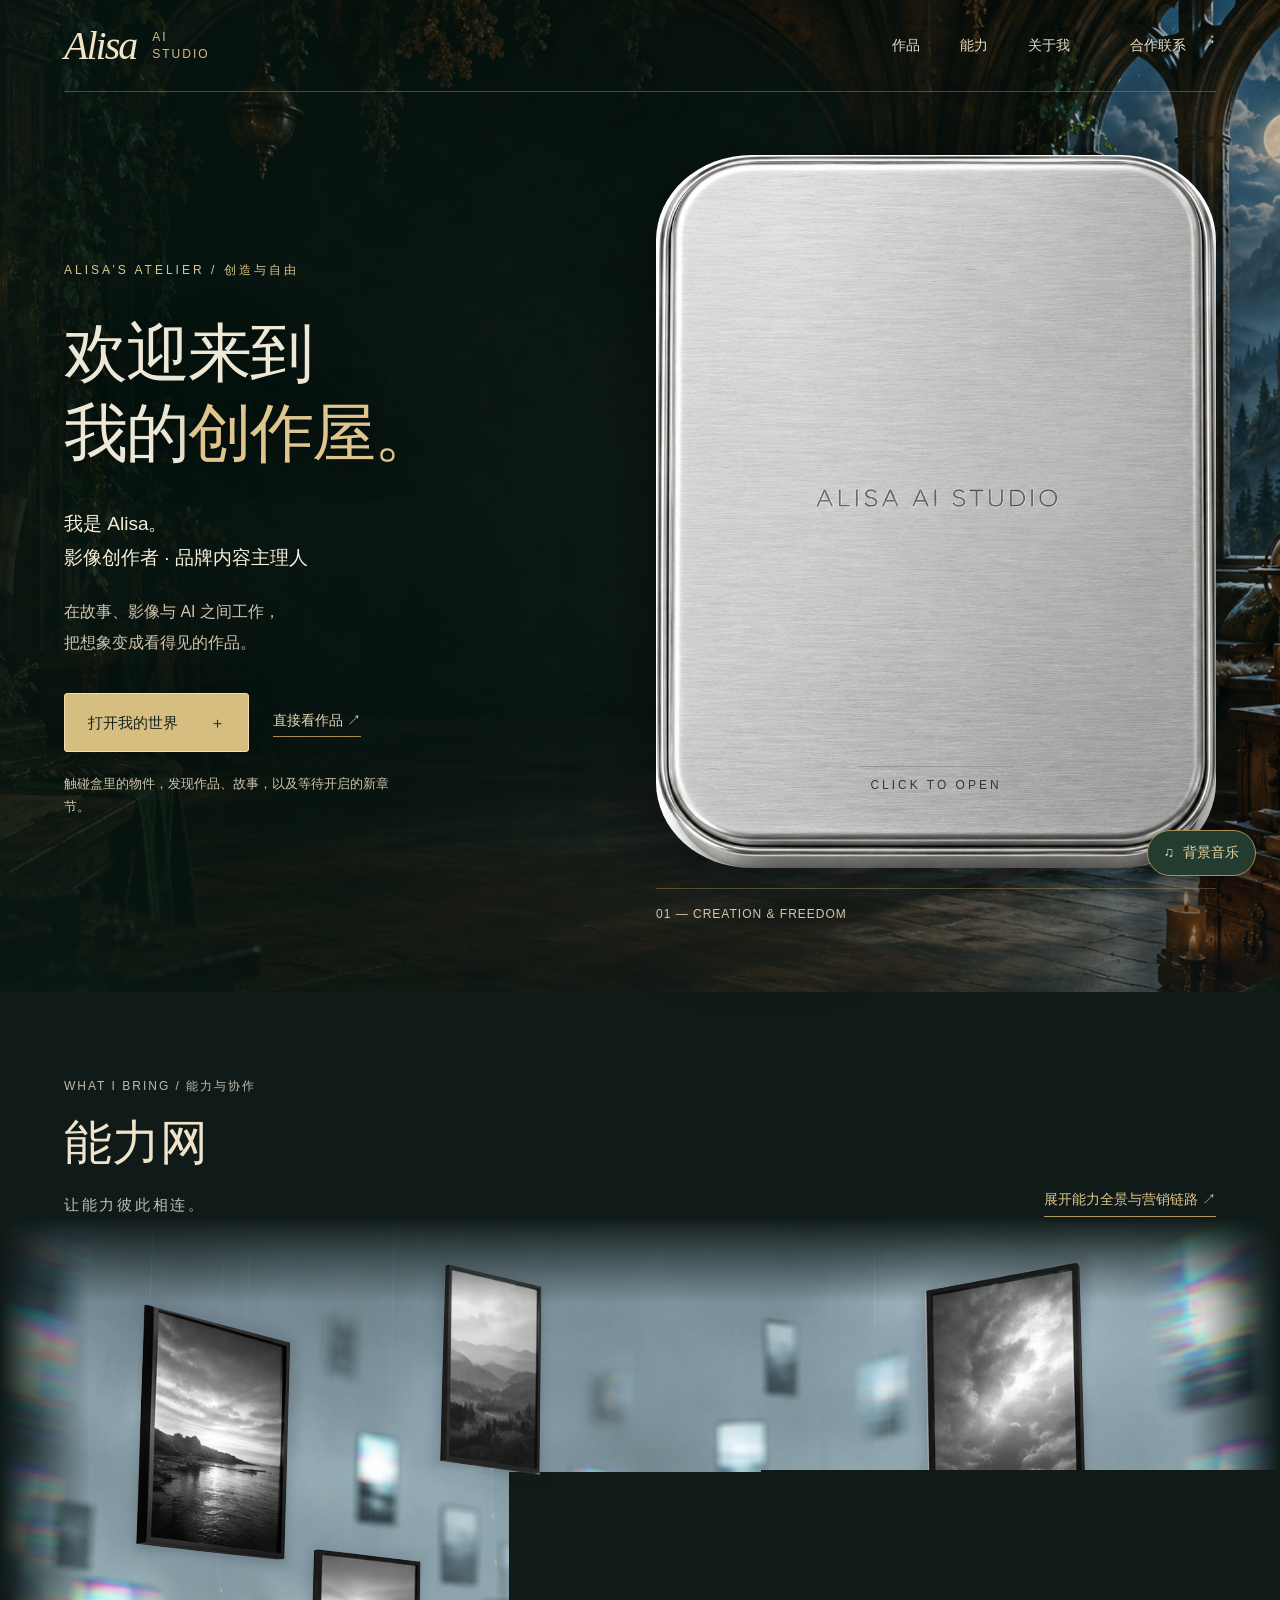
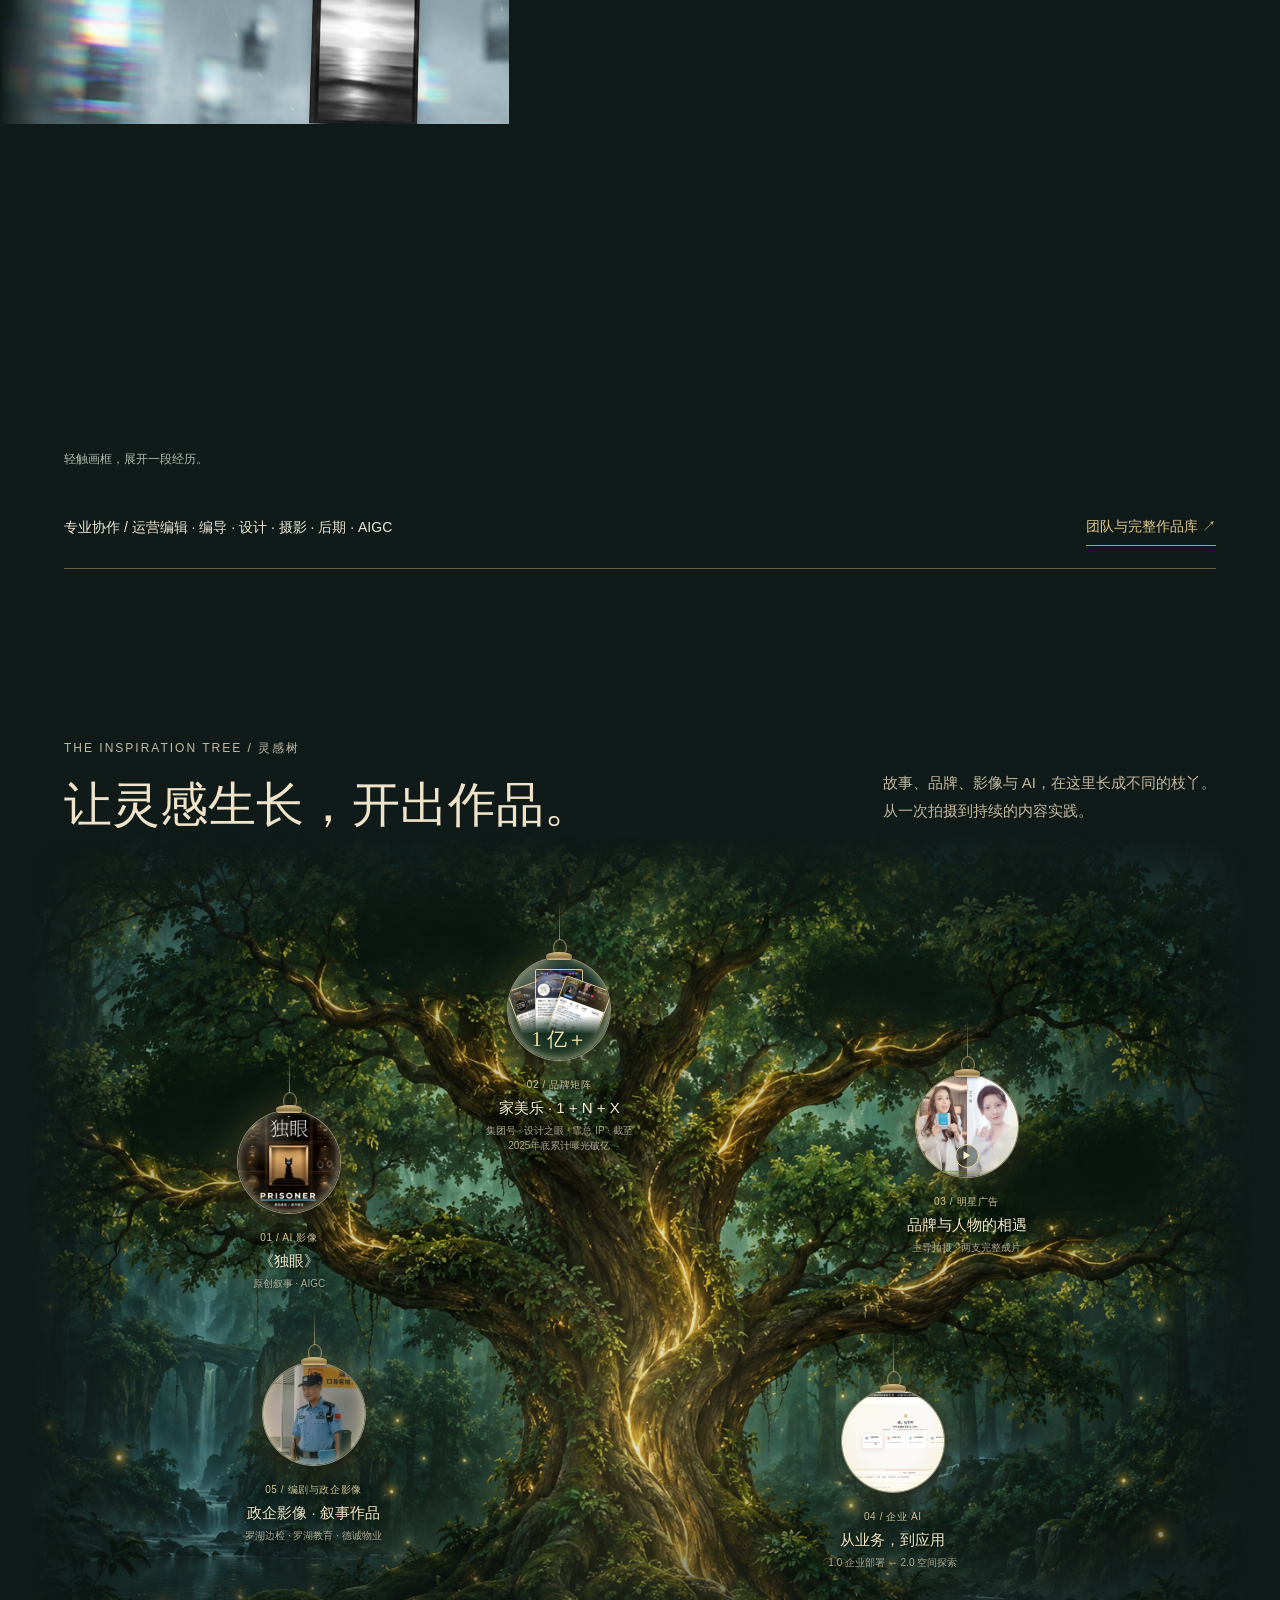
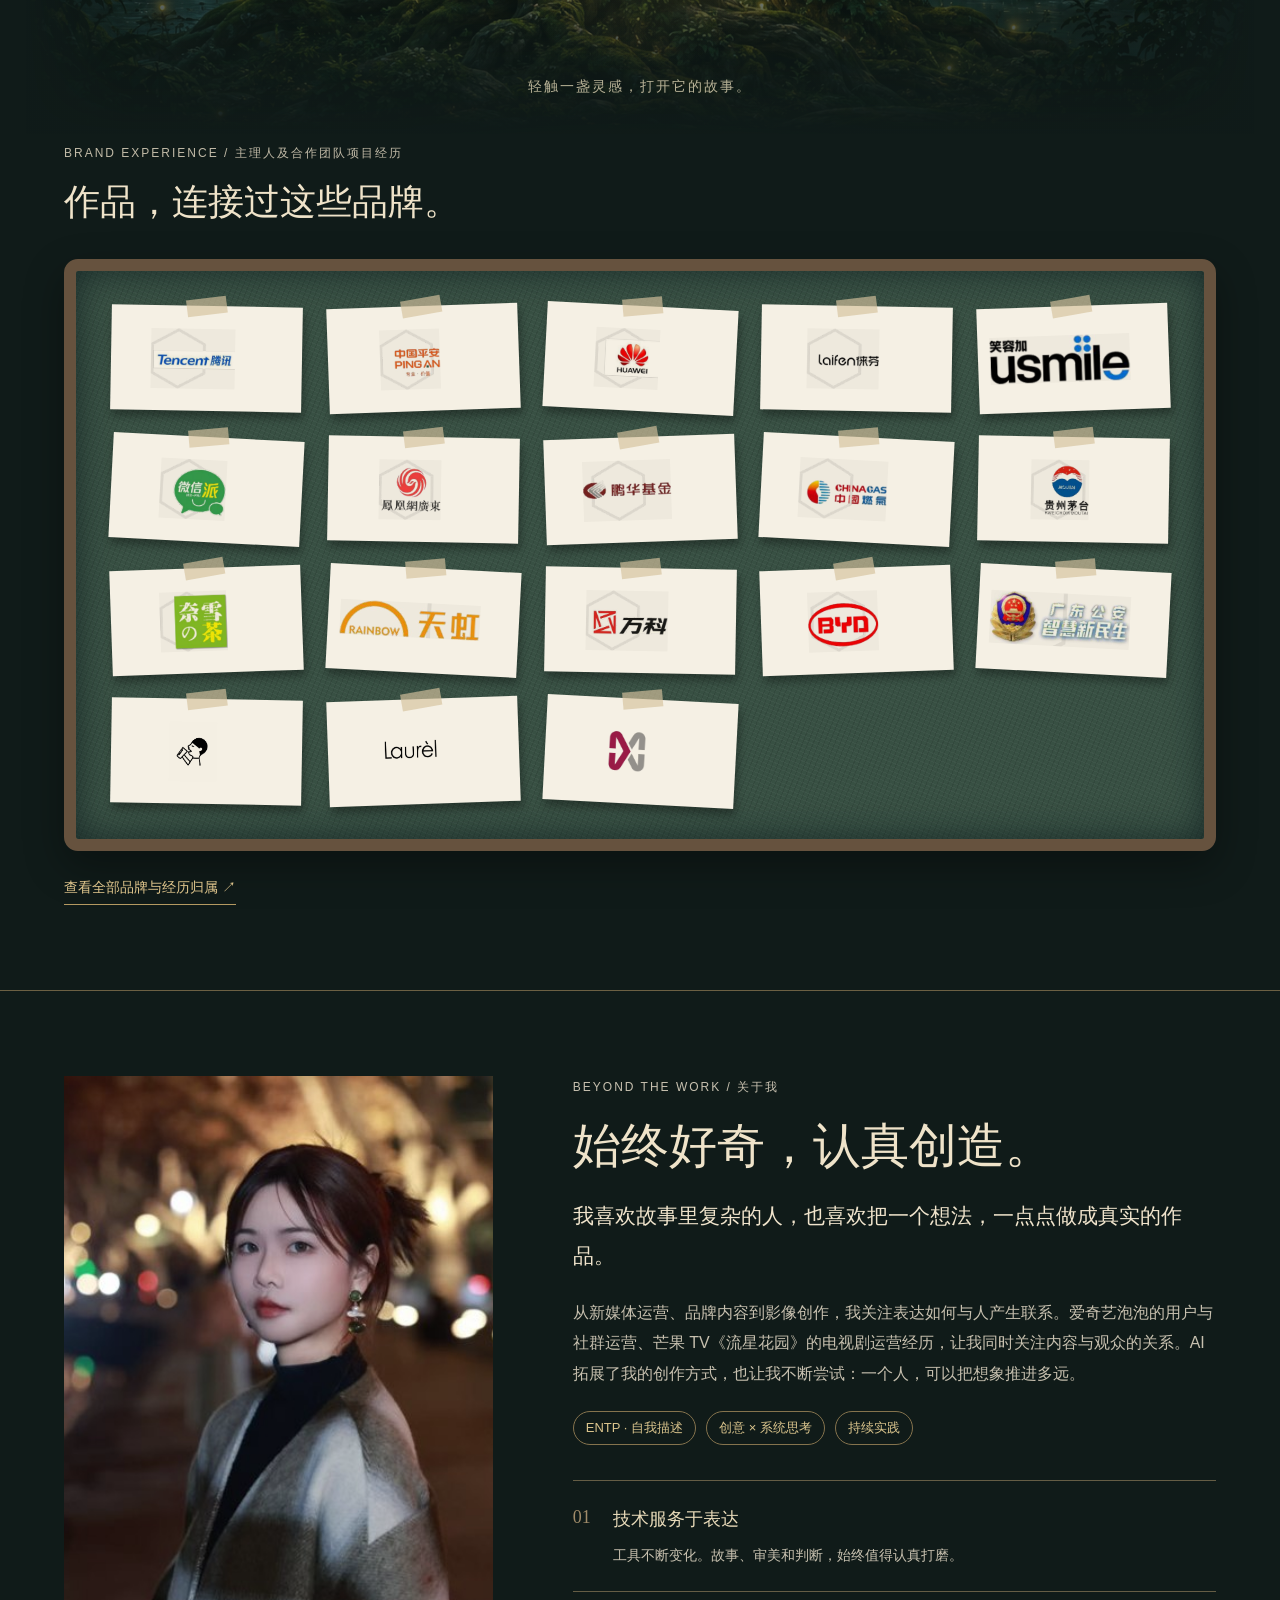
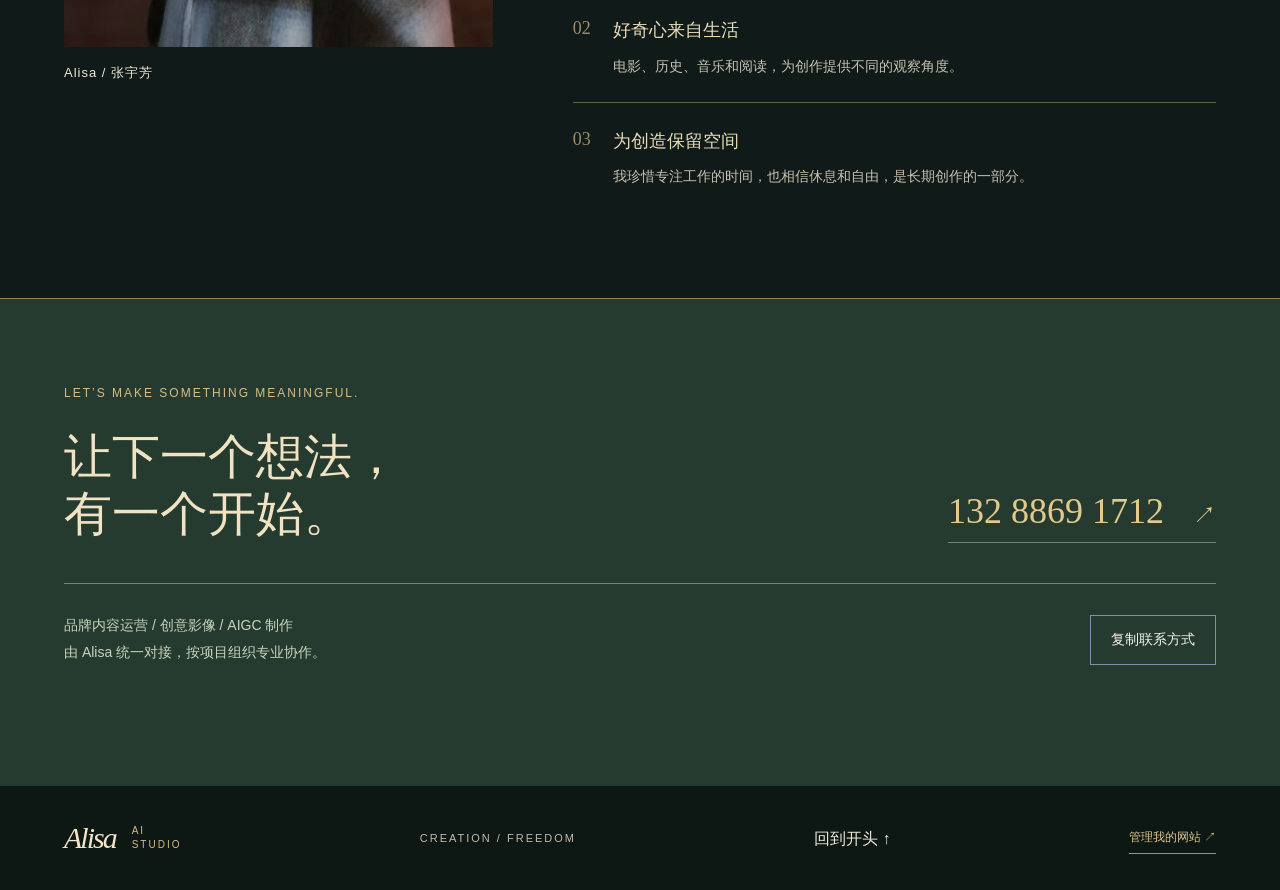
==== commit 03fbeb7d: "Publish travel map interface and CMS config" ====
--- a/index.html
+++ b/index.html
@@ -1,10 +1,10 @@
 <!doctype html>
-<html lang="zh-CN"><head><meta charset="utf-8"><meta name="viewport" content="width=device-width,initial-scale=1"><meta name="description" content="Alisa AI Studio — 影像创作、品牌内容与企业 AI 实践。探索 Alisa 的作品与创作世界。"><title>Alisa AI Studio — 创造，也为自由</title><link rel="icon" type="image/svg+xml" href="data:image/svg+xml,%3Csvg%20xmlns='http://www.w3.org/2000/svg'%20viewBox='0%200%2040%2040'%3E%3Crect%20width='40'%20height='40'%20rx='10'%20fill='%232d3860'/%3E%3Ctext%20x='20'%20y='29'%20text-anchor='middle'%20fill='%23fff9ed'%20font-family='Georgia'%20font-size='29'%3EA%3C/text%3E%3C/svg%3E"><link rel="stylesheet" href="style.css?v=reading-20260926"></head><body>
+<html lang="zh-CN"><head><meta charset="utf-8"><meta name="viewport" content="width=device-width,initial-scale=1"><meta name="description" content="Alisa AI Studio — 影像创作、品牌内容与企业 AI 实践。探索 Alisa 的作品与创作世界。"><title>Alisa AI Studio — 创造，也为自由</title><link rel="icon" type="image/svg+xml" href="data:image/svg+xml,%3Csvg%20xmlns='http://www.w3.org/2000/svg'%20viewBox='0%200%2040%2040'%3E%3Crect%20width='40'%20height='40'%20rx='10'%20fill='%232d3860'/%3E%3Ctext%20x='20'%20y='29'%20text-anchor='middle'%20fill='%23fff9ed'%20font-family='Georgia'%20font-size='29'%3EA%3C/text%3E%3C/svg%3E"><link rel="stylesheet" href="style.css?v=travel-20260927"></head><body>
 <a class="skip" href="#work">跳到作品</a>
 <header><a class="brand" href="#home" aria-label="Alisa AI Studio 首页">Alisa<span>AI STUDIO</span></a><nav aria-label="主导航"><a href="#work">作品</a><a href="#capabilities">能力</a><a href="#about">关于我</a><a href="#contact">合作联系 <span aria-hidden="true">↗</span></a></nav></header>
 <main><img class="room-backdrop" src="assets/magic-room.png" alt="" aria-hidden="true">
 <section class="hero" id="home"><div class="intro"><p class="eyebrow">ALISA’S ATELIER / 创造与自由</p><h1>欢迎来到<br>我的<span>创作屋。</span></h1><p class="identity">我是 Alisa。<br>影像创作者 · 品牌内容主理人</p><p class="intro-copy">在故事、影像与 AI 之间工作，<br>把想象变成看得见的作品。</p><div class="hero-actions"><button class="primary" id="open-box">打开我的世界 <span>＋</span></button><a href="#work" class="quiet">直接看作品 ↗</a></div><p class="open-note" id="box-note" aria-live="polite">触碰盒里的物件，发现作品、故事，以及等待开启的新章节。</p></div>
-<div class="exhibit"><div class="box-stage" id="box-stage"><div class="inner-world" id="inner-world" aria-hidden="true"><img class="world-image" src="assets/box-clean-plate.png" alt="打开的双面银色铁盒：上层是影像、剧本与 AI 创作，下层是阅读、咖啡和温暖的生活空间。" fetchpriority="high"><img class="opening-panel" src="assets/box-clean-plate.png" alt="" aria-hidden="true"><div class="object-motion" aria-hidden="true"><img class="tail-layer" src="assets/box-open.png" alt=""><img class="clapper-layer" src="assets/box-open.png" alt=""><div class="eye-mask"><img src="assets/box-open.png" alt=""></div></div><div class="ambient" aria-hidden="true"><i class="glow neon"></i><i class="glow camera-light"></i><i class="glow screen-light"></i><i class="glow moon-light"></i><i class="steam s1"></i><i class="steam s2"></i><i class="steam s3"></i><svg class="network" viewbox="0 0 100 75"><path d="M8 55L25 25L52 43L80 14L92 55L52 43L25 65L25 25L80 14"></path><circle r="2.6"><animatemotion dur="4s" repeatcount="indefinite" path="M8 55L25 25L52 43L80 14L92 55L52 43L25 65L25 25L80 14"></animatemotion></circle></svg></div><div class="hotspots" aria-label="探索盒中内容"><button class="object-hit cat-hit" data-case="duyan" aria-label="触摸独眼猫，查看原创短片" tabindex="-1"></button><button class="object-hit clap-hit" data-case="films" aria-label="打板，查看编剧作品" tabindex="-1"></button><button class="object-hit camera-hit" data-case="stars" aria-label="触摸摄影机，播放明星广告" tabindex="-1"></button><button class="hotspot cat" data-case="duyan" aria-label="探索独眼与 AI 影像" tabindex="-1"><span>01</span><b>独眼 · AI 影像</b></button><button class="hotspot camera" data-case="stars" aria-label="探索明星广告拍摄" tabindex="-1"><span>02</span><b>明星广告拍摄</b></button><button class="hotspot computer" data-case="workflow" aria-label="探索企业 AI 工作流" tabindex="-1"><span>03</span><b>企业 AI 实践</b></button><button class="hotspot script" data-case="films" aria-label="探索编剧与政企影像" tabindex="-1"><span>04</span><b>编剧与影像</b></button><button class="hotspot life" data-jump="about" aria-label="了解我的创作与生活态度" tabindex="-1"><span>05</span><b>创作之外的我</b></button><button class="object-hit screen-hit" data-case="workflow" aria-label="探索电脑屏幕，查看企业 AI 实践" tabindex="-1"></button><button class="object-hit person-hit" aria-label="点击人物，了解 Alisa" tabindex="-1"></button><button class="object-hit map-hit" aria-label="探索地图：旅行坐标，待解锁" tabindex="-1"></button><button class="object-hit microphone-hit" aria-label="探索麦克风：声音与音乐，待解锁" tabindex="-1"></button><button class="object-hit books-hit" aria-label="触碰书本，进入阅读迷宫" tabindex="-1"></button><button class="object-hit fitness-hit" aria-label="探索健身器材：身体与生活，待解锁" tabindex="-1"></button><button class="object-hit notebook-hit" aria-label="打开写作本，阅读编剧作品与稿件" tabindex="-1"></button></div><svg class="object-glow-layer" viewbox="0 0 1111 1415" aria-hidden="true"><defs><filter id="object-halo" x="-25%" y="-25%" width="150%" height="150%"><fedropshadow dx="0" dy="0" stddeviation="3" flood-color="#efd796" flood-opacity=".85"></fedropshadow></filter><clippath id="mask-cat"><path d="M377 353 C367 342 369 322 374 307 C375 289 379 260 387 240 C392 229 386 219 381 211 C373 199 375 180 381 167 L382 132 Q382 120 391 126 L412 148 Q426 143 439 147 L455 125 Q465 119 466 131 L465 166 C475 181 475 208 457 223 C462 241 466 260 468 281 C470 265 466 246 479 228 C491 210 512 213 521 230 Q528 245 521 252 Q514 259 510 249 C511 237 501 232 492 239 C483 248 483 261 484 276 C488 299 492 320 475 337 Q480 354 466 356 L378 356 Z"></path></clippath><clippath id="mask-clap"><path d="M159 228 L285 189 L297 204 L174 249 L295 230 L307 343 L194 372 L181 363 L166 263 Z"></path></clippath><clippath id="mask-screen"><path d="M707 253 Q703 253 702 260 L687 365 Q687 372 695 375 L882 402 Q889 403 892 395 L906 270 Q908 263 898 260 Z"></path></clippath><clippath id="mask-camera"><path d="M934 177 C931 169 930 157 931 146 C932 132 937 125 945 125 C953 124 959 131 962 139 C969 131 982 131 991 135 C1006 138 1013 156 1009 174 Q1008 181 1003 186 L1014 188 L1015 199 L1025 202 C1034 208 1032 232 1021 241 L1021 249 L986 257 L984 263 Q973 268 958 263 L947 258 L945 255 L935 253 L932 238 L922 236 C914 243 897 241 889 229 C880 215 880 194 887 182 C892 173 900 171 909 175 Q918 178 925 182 Z"></path></clippath><clippath id="mask-person"><path d="M302 712 C303 698 325 697 327 711 C330 722 324 730 322 733 C328 746 320 755 318 764 L322 770 C338 769 342 783 343 798 L346 822 Q333 822 326 826 Q311 830 306 850 L295 880 Q281 886 267 881 Q261 877 265 866 L273 850 C260 849 257 846 254 845 C241 853 231 848 224 838 Q219 834 220 824 L226 810 L225 793 C223 786 228 775 232 776 L233 768 Q236 764 240 769 L240 780 L249 781 C255 780 264 784 266 782 C278 777 289 773 289 768 Q281 768 278 754 Q272 748 276 740 C269 724 283 708 302 712 Z"></path></clippath><clippath id="mask-map"><path d="M636 1232 L769 1247 L814 1169 L866 1163 L859 1190 L852 1208 Q849 1221 872 1227 L894 1231 Q896 1240 922 1246 L949 1246 L957 1238 L1005 1254 L886 1339 L688 1339 Z"></path></clippath><clippath id="mask-microphone"><path d="M471 338 Q469 326 482 325 L499 326 Q512 328 513 344 L510 374 Q521 381 519 404 L510 413 L507 451 Q527 455 531 466 Q504 482 466 472 Q450 468 455 459 L479 450 L478 420 Q460 415 459 400 L459 379 L469 374 Z"></path></clippath><clippath id="mask-books"><path d="M806 755 L850 742 L929 754 L931 772 L927 776 L932 778 L931 791 L928 795 L932 798 L931 815 L929 818 L932 823 L931 836 L909 858 L791 844 L791 823 L788 820 L788 798 L794 793 L794 779 L806 775 Z"></path></clippath><clippath id="mask-fitness"><path d="M100 1081 C101 1068 118 1061 132 1063 C145 1065 150 1072 152 1081 L176 1072 C175 1061 181 1057 190 1056 L199 1053 C211 1050 218 1055 220 1066 L220 1086 C219 1096 213 1103 204 1105 Q190 1108 183 1098 L153 1107 C151 1120 144 1126 132 1127 L117 1125 C103 1122 99 1111 99 1100 Z"></path></clippath><filter id="notebook-halo" x="-8%" y="-10%" width="116%" height="120%"><feDropShadow dx="0" dy="0" stdDeviation="1.4" flood-color="#ffdfa0" flood-opacity=".7"/></filter><clipPath id="mask-notebook"><path d="M121 401 C151 396 183 387 210 381 C225 378 235 378 244 385 C258 375 270 373 287 369 L359 352 Q366 350 371 360 L448 477 Q455 483 447 487 C406 499 365 510 337 517 Q319 522 310 527 Q298 521 281 526 L180 548 Q169 551 166 540 L119 415 Q115 405 121 401 Z"></path></clipPath></defs><g class="glow-cat" filter="url(#object-halo)"><image href="assets/box-open.png" width="1111" height="1415" clip-path="url(#mask-cat)"></image></g><g class="glow-clap" filter="url(#object-halo)"><image href="assets/box-open.png" width="1111" height="1415" clip-path="url(#mask-clap)"></image></g><g class="glow-screen" filter="url(#object-halo)"><image href="assets/box-open.png" width="1111" height="1415" clip-path="url(#mask-screen)"></image></g><g class="glow-camera" filter="url(#object-halo)"><image href="assets/box-open.png" width="1111" height="1415" clip-path="url(#mask-camera)"></image></g><g class="glow-person" filter="url(#object-halo)"><image href="assets/box-open.png" width="1111" height="1415" clip-path="url(#mask-person)"></image></g><g class="glow-map" filter="url(#object-halo)"><image href="assets/box-open.png" width="1111" height="1415" clip-path="url(#mask-map)"></image></g><g class="glow-microphone" filter="url(#object-halo)"><image href="assets/box-open.png" width="1111" height="1415" clip-path="url(#mask-microphone)"></image></g><g class="glow-books" filter="url(#object-halo)"><image href="assets/box-open.png" width="1111" height="1415" clip-path="url(#mask-books)"></image></g><g class="glow-fitness" filter="url(#object-halo)"><image href="assets/box-open.png" width="1111" height="1415" clip-path="url(#mask-fitness)"></image></g><g class="glow-notebook" filter="url(#notebook-halo)"><image href="assets/box-open.png" width="1111" height="1415" clip-path="url(#mask-notebook)"></image><path class="notebook-edge" d="M121 401 C151 396 183 387 210 381 C225 378 235 378 244 385 C258 375 270 373 287 369 L359 352 Q366 350 371 360 L448 477 Q455 483 447 487 C406 499 365 510 337 517 Q319 522 310 527 Q298 521 281 526 L180 548 Q169 551 166 540 L119 415 Q115 405 121 401 Z"/><path class="notebook-page-edge" d="M125 410 L171 535 Q173 542 182 541 L281 520 Q299 516 309 524 Q318 514 337 510 L443 482 M244 385 Q271 442 309 524"/></g></svg></div><button class="lid" id="lid" aria-label="打开 Alisa 的人生盒子"><img src="assets/box-closed.png" alt="刻有 Alisa AI Studio 的银色人生盒子"><span class="lid-invitation">CLICK TO OPEN</span></button></div><div class="exhibit-caption"><span>01 — CREATION &amp; FREEDOM</span><button id="replay" hidden>重新开盒 ↺</button><button id="motion" hidden aria-pressed="false">暂停动效</button></div></div>
+<div class="exhibit"><div class="box-stage" id="box-stage"><div class="inner-world" id="inner-world" aria-hidden="true"><img class="world-image" src="assets/box-clean-plate.png" alt="打开的双面银色铁盒：上层是影像、剧本与 AI 创作，下层是阅读、咖啡和温暖的生活空间。" fetchpriority="high"><img class="opening-panel" src="assets/box-clean-plate.png" alt="" aria-hidden="true"><div class="object-motion" aria-hidden="true"><img class="tail-layer" src="assets/box-open.png" alt=""><img class="clapper-layer" src="assets/box-open.png" alt=""><div class="eye-mask"><img src="assets/box-open.png" alt=""></div></div><div class="ambient" aria-hidden="true"><i class="glow neon"></i><i class="glow camera-light"></i><i class="glow screen-light"></i><i class="glow moon-light"></i><i class="steam s1"></i><i class="steam s2"></i><i class="steam s3"></i><svg class="network" viewbox="0 0 100 75"><path d="M8 55L25 25L52 43L80 14L92 55L52 43L25 65L25 25L80 14"></path><circle r="2.6"><animatemotion dur="4s" repeatcount="indefinite" path="M8 55L25 25L52 43L80 14L92 55L52 43L25 65L25 25L80 14"></animatemotion></circle></svg></div><div class="hotspots" aria-label="探索盒中内容"><button class="object-hit cat-hit" data-case="duyan" aria-label="触摸独眼猫，查看原创短片" tabindex="-1"></button><button class="object-hit clap-hit" data-case="films" aria-label="打板，查看编剧作品" tabindex="-1"></button><button class="object-hit camera-hit" data-case="stars" aria-label="触摸摄影机，播放明星广告" tabindex="-1"></button><button class="hotspot cat" data-case="duyan" aria-label="探索独眼与 AI 影像" tabindex="-1"><span>01</span><b>独眼 · AI 影像</b></button><button class="hotspot camera" data-case="stars" aria-label="探索明星广告拍摄" tabindex="-1"><span>02</span><b>明星广告拍摄</b></button><button class="hotspot computer" data-case="workflow" aria-label="探索企业 AI 工作流" tabindex="-1"><span>03</span><b>企业 AI 实践</b></button><button class="hotspot script" data-case="films" aria-label="探索编剧与政企影像" tabindex="-1"><span>04</span><b>编剧与影像</b></button><button class="hotspot life" data-jump="about" aria-label="了解我的创作与生活态度" tabindex="-1"><span>05</span><b>创作之外的我</b></button><button class="object-hit screen-hit" data-case="workflow" aria-label="探索电脑屏幕，查看企业 AI 实践" tabindex="-1"></button><button class="object-hit person-hit" aria-label="点击人物，了解 Alisa" tabindex="-1"></button><button class="object-hit map-hit" aria-label="触碰地图，展开世界的回信" tabindex="-1"></button><button class="object-hit microphone-hit" aria-label="探索麦克风：声音与音乐，待解锁" tabindex="-1"></button><button class="object-hit books-hit" aria-label="触碰书本，进入阅读迷宫" tabindex="-1"></button><button class="object-hit fitness-hit" aria-label="探索健身器材：身体与生活，待解锁" tabindex="-1"></button><button class="object-hit notebook-hit" aria-label="打开写作本，阅读编剧作品与稿件" tabindex="-1"></button></div><svg class="object-glow-layer" viewbox="0 0 1111 1415" aria-hidden="true"><defs><filter id="object-halo" x="-25%" y="-25%" width="150%" height="150%"><fedropshadow dx="0" dy="0" stddeviation="3" flood-color="#efd796" flood-opacity=".85"></fedropshadow></filter><clippath id="mask-cat"><path d="M377 353 C367 342 369 322 374 307 C375 289 379 260 387 240 C392 229 386 219 381 211 C373 199 375 180 381 167 L382 132 Q382 120 391 126 L412 148 Q426 143 439 147 L455 125 Q465 119 466 131 L465 166 C475 181 475 208 457 223 C462 241 466 260 468 281 C470 265 466 246 479 228 C491 210 512 213 521 230 Q528 245 521 252 Q514 259 510 249 C511 237 501 232 492 239 C483 248 483 261 484 276 C488 299 492 320 475 337 Q480 354 466 356 L378 356 Z"></path></clippath><clippath id="mask-clap"><path d="M159 228 L285 189 L297 204 L174 249 L295 230 L307 343 L194 372 L181 363 L166 263 Z"></path></clippath><clippath id="mask-screen"><path d="M707 253 Q703 253 702 260 L687 365 Q687 372 695 375 L882 402 Q889 403 892 395 L906 270 Q908 263 898 260 Z"></path></clippath><clippath id="mask-camera"><path d="M934 177 C931 169 930 157 931 146 C932 132 937 125 945 125 C953 124 959 131 962 139 C969 131 982 131 991 135 C1006 138 1013 156 1009 174 Q1008 181 1003 186 L1014 188 L1015 199 L1025 202 C1034 208 1032 232 1021 241 L1021 249 L986 257 L984 263 Q973 268 958 263 L947 258 L945 255 L935 253 L932 238 L922 236 C914 243 897 241 889 229 C880 215 880 194 887 182 C892 173 900 171 909 175 Q918 178 925 182 Z"></path></clippath><clippath id="mask-person"><path d="M302 712 C303 698 325 697 327 711 C330 722 324 730 322 733 C328 746 320 755 318 764 L322 770 C338 769 342 783 343 798 L346 822 Q333 822 326 826 Q311 830 306 850 L295 880 Q281 886 267 881 Q261 877 265 866 L273 850 C260 849 257 846 254 845 C241 853 231 848 224 838 Q219 834 220 824 L226 810 L225 793 C223 786 228 775 232 776 L233 768 Q236 764 240 769 L240 780 L249 781 C255 780 264 784 266 782 C278 777 289 773 289 768 Q281 768 278 754 Q272 748 276 740 C269 724 283 708 302 712 Z"></path></clippath><clippath id="mask-map"><path d="M636 1232 L769 1247 L814 1169 L866 1163 L859 1190 L852 1208 Q849 1221 872 1227 L894 1231 Q896 1240 922 1246 L949 1246 L957 1238 L1005 1254 L886 1339 L688 1339 Z"></path></clippath><clippath id="mask-microphone"><path d="M471 338 Q469 326 482 325 L499 326 Q512 328 513 344 L510 374 Q521 381 519 404 L510 413 L507 451 Q527 455 531 466 Q504 482 466 472 Q450 468 455 459 L479 450 L478 420 Q460 415 459 400 L459 379 L469 374 Z"></path></clippath><clippath id="mask-books"><path d="M806 755 L850 742 L929 754 L931 772 L927 776 L932 778 L931 791 L928 795 L932 798 L931 815 L929 818 L932 823 L931 836 L909 858 L791 844 L791 823 L788 820 L788 798 L794 793 L794 779 L806 775 Z"></path></clippath><clippath id="mask-fitness"><path d="M100 1081 C101 1068 118 1061 132 1063 C145 1065 150 1072 152 1081 L176 1072 C175 1061 181 1057 190 1056 L199 1053 C211 1050 218 1055 220 1066 L220 1086 C219 1096 213 1103 204 1105 Q190 1108 183 1098 L153 1107 C151 1120 144 1126 132 1127 L117 1125 C103 1122 99 1111 99 1100 Z"></path></clippath><filter id="notebook-halo" x="-8%" y="-10%" width="116%" height="120%"><feDropShadow dx="0" dy="0" stdDeviation="1.4" flood-color="#ffdfa0" flood-opacity=".7"/></filter><clipPath id="mask-notebook"><path d="M121 401 C151 396 183 387 210 381 C225 378 235 378 244 385 C258 375 270 373 287 369 L359 352 Q366 350 371 360 L448 477 Q455 483 447 487 C406 499 365 510 337 517 Q319 522 310 527 Q298 521 281 526 L180 548 Q169 551 166 540 L119 415 Q115 405 121 401 Z"></path></clipPath></defs><g class="glow-cat" filter="url(#object-halo)"><image href="assets/box-open.png" width="1111" height="1415" clip-path="url(#mask-cat)"></image></g><g class="glow-clap" filter="url(#object-halo)"><image href="assets/box-open.png" width="1111" height="1415" clip-path="url(#mask-clap)"></image></g><g class="glow-screen" filter="url(#object-halo)"><image href="assets/box-open.png" width="1111" height="1415" clip-path="url(#mask-screen)"></image></g><g class="glow-camera" filter="url(#object-halo)"><image href="assets/box-open.png" width="1111" height="1415" clip-path="url(#mask-camera)"></image></g><g class="glow-person" filter="url(#object-halo)"><image href="assets/box-open.png" width="1111" height="1415" clip-path="url(#mask-person)"></image></g><g class="glow-map" filter="url(#object-halo)"><image href="assets/box-open.png" width="1111" height="1415" clip-path="url(#mask-map)"></image></g><g class="glow-microphone" filter="url(#object-halo)"><image href="assets/box-open.png" width="1111" height="1415" clip-path="url(#mask-microphone)"></image></g><g class="glow-books" filter="url(#object-halo)"><image href="assets/box-open.png" width="1111" height="1415" clip-path="url(#mask-books)"></image></g><g class="glow-fitness" filter="url(#object-halo)"><image href="assets/box-open.png" width="1111" height="1415" clip-path="url(#mask-fitness)"></image></g><g class="glow-notebook" filter="url(#notebook-halo)"><image href="assets/box-open.png" width="1111" height="1415" clip-path="url(#mask-notebook)"></image><path class="notebook-edge" d="M121 401 C151 396 183 387 210 381 C225 378 235 378 244 385 C258 375 270 373 287 369 L359 352 Q366 350 371 360 L448 477 Q455 483 447 487 C406 499 365 510 337 517 Q319 522 310 527 Q298 521 281 526 L180 548 Q169 551 166 540 L119 415 Q115 405 121 401 Z"/><path class="notebook-page-edge" d="M125 410 L171 535 Q173 542 182 541 L281 520 Q299 516 309 524 Q318 514 337 510 L443 482 M244 385 Q271 442 309 524"/></g></svg></div><button class="lid" id="lid" aria-label="打开 Alisa 的人生盒子"><img src="assets/box-closed.png" alt="刻有 Alisa AI Studio 的银色人生盒子"><span class="lid-invitation">CLICK TO OPEN</span></button></div><div class="exhibit-caption"><span>01 — CREATION &amp; FREEDOM</span><button id="replay" hidden>重新开盒 ↺</button><button id="motion" hidden aria-pressed="false">暂停动效</button></div></div>
 </section>
 <section class="capability-home section" id="capabilities"><div class="section-heading"><div><p class="eyebrow">WHAT I BRING / 能力与协作</p><h2>能力网</h2><p class="capability-subtitle">让能力彼此相连。</p></div><button class="text-button" data-case="capabilities">展开能力全景与营销链路 ↗</button></div><div class="gallery-viewport"><div class="ability-space gallery-scene" aria-label="雾中能力画廊：人物与六个悬浮画框"><img class="gallery-background" src="assets/ability-gallery-v8.png" alt="人物坐在雾中，六幅画框分布在不同远近，地面映出微光"><svg class="gallery-backfill" viewBox="0 0 1536 1024" aria-hidden="true"><defs><filter id="patch-feather" x="-20%" y="-20%" width="140%" height="140%"><feGaussianBlur stdDeviation="5"></feGaussianBlur></filter><mask id="frame-holes" maskUnits="userSpaceOnUse" x="0" y="0" width="1536" height="1024"><polygon points="173,104 348,150 341,411 163,392" fill="white" stroke="white" stroke-width="28" stroke-linejoin="round" filter="url(#patch-feather)"></polygon><polygon points="535,56 650,83 648,309 528,292" fill="white" stroke="white" stroke-width="28" stroke-linejoin="round" filter="url(#patch-feather)"></polygon><polygon points="1110,89 1295,53 1303,327 1114,346" fill="white" stroke="white" stroke-width="28" stroke-linejoin="round" filter="url(#patch-feather)"></polygon><polygon points="377,398 505,413 501,612 371,607" fill="white" stroke="white" stroke-width="28" stroke-linejoin="round" filter="url(#patch-feather)"></polygon><polygon points="953,383 1071,366 1077,560 955,563" fill="white" stroke="white" stroke-width="28" stroke-linejoin="round" filter="url(#patch-feather)"></polygon><polygon points="1258,426 1410,403 1421,670 1263,667" fill="white" stroke="white" stroke-width="28" stroke-linejoin="round" filter="url(#patch-feather)"></polygon></mask></defs><image href="assets/gallery-clean-v10.png" width="1536" height="1024" mask="url(#frame-holes)"></image></svg><svg class="gallery-links" viewbox="0 0 1536 1024" aria-hidden="true"><path data-thread="0" d="M260 390 Q260 680 780 730"></path><path data-thread="1" d="M590 300 Q590 680 780 730"></path><path data-thread="2" d="M1200 330 Q1200 680 780 730"></path><path data-thread="3" d="M440 600 Q440 680 780 730"></path><path data-thread="4" d="M1015 555 Q1015 680 780 730"></path><path data-thread="5" d="M1338 655 Q1338 680 780 730"></path><path class="thread-current" data-flow="0" d="M260 390 Q260 680 780 730" style="--flow-delay:-0.0s;--flow-duration:6.5s"></path><path class="thread-current" data-flow="1" d="M590 300 Q590 680 780 730" style="--flow-delay:-1.13s;--flow-duration:7.1s"></path><path class="thread-current" data-flow="2" d="M1200 330 Q1200 680 780 730" style="--flow-delay:-2.26s;--flow-duration:7.7s"></path><path class="thread-current" data-flow="3" d="M440 600 Q440 680 780 730" style="--flow-delay:-3.3899999999999997s;--flow-duration:8.3s"></path><path class="thread-current" data-flow="4" d="M1015 555 Q1015 680 780 730" style="--flow-delay:-4.52s;--flow-duration:8.9s"></path><path class="thread-current" data-flow="5" d="M1338 655 Q1338 680 780 730" style="--flow-delay:-5.6499999999999995s;--flow-duration:9.5s"></path></svg><button class="gallery-frame frame-0" data-node="0" data-case="brands" aria-label="探索品牌与矩阵" style="left:10.611979166666668%;top:9.765625%;width:12.109375%;height:30.46875%;--float-delay:-0.0s;--float-duration:8.0s"><svg class="frame-picture" viewBox="163 100 186 312" aria-hidden="true"><defs><clipPath id="frame-outer-0"><polygon points="173,104 348,150 341,411 163,392"></polygon></clipPath><clipPath id="frame-inner-0"><polygon points="184,120 335,161 329,393 177,381"></polygon></clipPath></defs><g clip-path="url(#frame-outer-0)"><image class="frame-monochrome" href="assets/ability-gallery-v8.png" width="1536" height="1024"></image><image class="frame-color" href="assets/gallery-color-v10.png" width="1536" height="1024" clip-path="url(#frame-inner-0)"></image></g></svg></button><span class="gallery-title gallery-caption caption-0" aria-hidden="true">品牌与矩阵<small>点击探索 ↗</small></span><button class="gallery-frame frame-1" data-node="1" data-case="films" aria-label="探索影像与叙事" style="left:34.30989583333333%;top:5.46875%;width:8.138020833333332%;height:24.8046875%;--float-delay:-1.37s;--float-duration:8.67s"><svg class="frame-picture" viewBox="527 56 125 254" aria-hidden="true"><defs><clipPath id="frame-outer-1"><polygon points="535,56 650,83 648,309 528,292"></polygon></clipPath><clipPath id="frame-inner-1"><polygon points="542,67 643,91 640,294 535,284"></polygon></clipPath></defs><g clip-path="url(#frame-outer-1)"><image class="frame-monochrome" href="assets/ability-gallery-v8.png" width="1536" height="1024"></image><image class="frame-color" href="assets/gallery-color-v10.png" width="1536" height="1024" clip-path="url(#frame-inner-1)"></image></g></svg></button><span class="gallery-title gallery-caption caption-1" aria-hidden="true">影像与叙事<small>点击探索 ↗</small></span><button class="gallery-frame frame-2" data-node="2" data-case="workflow" aria-label="探索企业 AI 应用" style="left:72.265625%;top:5.17578125%;width:12.630208333333334%;height:28.7109375%;--float-delay:-2.74s;--float-duration:9.34s"><svg class="frame-picture" viewBox="1110 53 194 294" aria-hidden="true"><defs><clipPath id="frame-outer-2"><polygon points="1110,89 1295,53 1303,327 1114,346"></polygon></clipPath><clipPath id="frame-inner-2"><polygon points="1122,99 1286,63 1293,318 1127,332"></polygon></clipPath></defs><g clip-path="url(#frame-outer-2)"><image class="frame-monochrome" href="assets/ability-gallery-v8.png" width="1536" height="1024"></image><image class="frame-color" href="assets/gallery-color-v10.png" width="1536" height="1024" clip-path="url(#frame-inner-2)"></image></g></svg></button><span class="gallery-title gallery-caption caption-2" aria-hidden="true">企业 AI 应用<small>点击探索 ↗</small></span><button class="gallery-frame frame-3" data-node="3" data-case="interactive" aria-label="探索设计与交互" style="left:24.153645833333336%;top:38.8671875%;width:8.7890625%;height:20.99609375%;--float-delay:-4.11s;--float-duration:10.01s"><svg class="frame-picture" viewBox="371 398 135 215" aria-hidden="true"><defs><clipPath id="frame-outer-3"><polygon points="377,398 505,413 501,612 371,607"></polygon></clipPath><clipPath id="frame-inner-3"><polygon points="386,410 498,422 494,599 379,599"></polygon></clipPath></defs><g clip-path="url(#frame-outer-3)"><image class="frame-monochrome" href="assets/ability-gallery-v8.png" width="1536" height="1024"></image><image class="frame-color" href="assets/gallery-color-v10.png" width="1536" height="1024" clip-path="url(#frame-inner-3)"></image></g></svg></button><span class="gallery-title gallery-caption caption-3" aria-hidden="true">设计与交互<small>点击探索 ↗</small></span><button class="gallery-frame frame-4" data-node="4" data-case="platform" aria-label="探索平台与用户" style="left:61.979166666666664%;top:35.64453125%;width:8.203125%;height:19.62890625%;--float-delay:-5.48s;--float-duration:10.68s"><svg class="frame-picture" viewBox="952 365 126 201" aria-hidden="true"><defs><clipPath id="frame-outer-4"><polygon points="953,383 1071,366 1077,560 955,563"></polygon></clipPath><clipPath id="frame-inner-4"><polygon points="960,391 1064,377 1069,552 962,552"></polygon></clipPath></defs><g clip-path="url(#frame-outer-4)"><image class="frame-monochrome" href="assets/ability-gallery-v8.png" width="1536" height="1024"></image><image class="frame-color" href="assets/gallery-color-v10.png" width="1536" height="1024" clip-path="url(#frame-inner-4)"></image></g></svg></button><span class="gallery-title gallery-caption caption-4" aria-hidden="true">平台与用户<small>点击探索 ↗</small></span><button class="gallery-frame frame-5" data-node="5" data-case="team" aria-label="探索统筹与协作" style="left:81.90104166666666%;top:39.35546875%;width:10.677083333333332%;height:26.07421875%;--float-delay:-6.8500000000000005s;--float-duration:11.35s"><svg class="frame-picture" viewBox="1258 403 164 267" aria-hidden="true"><defs><clipPath id="frame-outer-5"><polygon points="1258,426 1410,403 1421,670 1263,667"></polygon></clipPath><clipPath id="frame-inner-5"><polygon points="1267,434 1401,414 1410,654 1271,660"></polygon></clipPath></defs><g clip-path="url(#frame-outer-5)"><image class="frame-monochrome" href="assets/ability-gallery-v8.png" width="1536" height="1024"></image><image class="frame-color" href="assets/gallery-color-v10.png" width="1536" height="1024" clip-path="url(#frame-inner-5)"></image></g></svg></button><span class="gallery-title gallery-caption caption-5" aria-hidden="true">统筹与协作<small>点击探索 ↗</small></span></div></div><div class="gallery-index"><span>轻触画框，展开一段经历。<small>手机端可左右滑动探索</small></span><button data-case="brands">品牌与矩阵</button><button data-case="films">影像与叙事</button><button data-case="workflow">企业 AI 应用</button><button data-case="interactive">设计与交互</button><button data-case="platform">平台与用户</button><button data-case="team">统筹与协作</button></div><div class="capability-support"><span>专业协作 / 运营编辑 · 编导 · 设计 · 摄影 · 后期 · AIGC</span><button data-case="team">团队与完整作品库 ↗</button></div></section><section class="work section" id="work"><div class="section-heading"><div><p class="eyebrow">THE INSPIRATION TREE / 灵感树</p><h2>让灵感生长，开出作品。</h2></div><p>故事、品牌、影像与 AI，在这里长成不同的枝丫。<br>从一次拍摄到持续的内容实践。</p></div>
 <div class="inspiration-tree" id="inspiration-tree"><img class="tree-art" src="assets/inspiration-tree.png" alt="金色光芒沿树干生长，五盏灵感瓶栖居于灵感树的枝头" loading="lazy"><div class="tree-aura" aria-hidden="true"></div><div class="firefly-field" aria-hidden="true"></div><div class="tree-works">
@@ -17,4 +17,4 @@
 <section class="contact section" id="contact"><p class="eyebrow">LET’S MAKE SOMETHING MEANINGFUL.</p><div class="contact-head"><h2>让下一个想法，<br>有一个开始。</h2><a class="contact-phone" href="tel:13288691712">132 8869 1712 <span>↗</span></a></div><div class="contact-bottom"><p>品牌内容运营 / 创意影像 / AIGC 制作<br>由 Alisa 统一对接，按项目组织专业协作。</p><button id="copy-phone">复制联系方式</button></div><p class="copy-status" id="copy-status" role="status"></p></section>
 </main><footer><a class="brand" href="#home">Alisa<span>AI STUDIO</span></a><span>CREATION / FREEDOM</span><a href="#home">回到开头 ↑</a><button class="owner-entry" id="owner-entry">管理我的网站 ↗</button></footer><aside class="music-dock" aria-label="背景音乐"><button id="music-toggle" aria-label="打开背景音乐设置" aria-expanded="false">♫ <span>背景音乐</span></button><div id="music-panel" hidden><strong>创作屋的声音</strong><p id="music-status">已内置你提供的录屏 BGM · 循环播放</p><label class="music-file">更换音频<input id="music-file" type="file" accept="audio/*"></label><button id="music-play">播放</button><label class="volume-label">音量<input id="music-volume" type="range" min="0" max="1" step="0.05" value="0.25"></label><small>可随时暂停；播放案例视频时音乐自动暂停。</small></div><audio id="bgm" loop preload="none"></audio></aside>
 <dialog id="case-dialog" aria-labelledby="case-title"><div class="dialog-bar"><span>ALISA AI STUDIO / SELECTED WORK</span><button id="close-dialog" aria-label="关闭项目详情">关闭 ×</button></div><div class="dialog-content" id="case-content"></div></dialog>
-<dialog id="admin-guide"><button class="guide-close" aria-label="关闭">×</button><p class="eyebrow">ALISA / LOCAL WORKSPACE</p><h2>双击失败？从终端进入后台。</h2><div><p>无需更改 Mac 的安全设置。先解压完整网站包，然后：</p><ol><li>打开 Mac「终端」（可用 Spotlight 搜索）。</li><li>输入 <code>python3 </code>，注意末尾留一个空格。</li><li>将解压文件夹里的 <strong>server.py</strong> 拖进终端，再按回车。</li></ol><p>浏览器会自动打开后台。保持终端窗口开启。如果出现报错，把终端最后几行截图发来。</p></div><a href="http://127.0.0.1:8765/admin" target="_blank" rel="noopener">我已启动，进入本机后台 ↗</a><small>未启动时，这个地址无法打开。后台只能在你的电脑上使用；网页文件本身不能启动服务。</small></dialog><script src="details.js"></script><script src="script.js?v=reading-20260926"></script><script src="content-seed.js?v=reading-20260926"></script><script src="reading-portal.js?v=reading-20260926"></script><script src="cms-client.js?v=reading-20260926"></script></body></html>+<dialog id="admin-guide"><button class="guide-close" aria-label="关闭">×</button><p class="eyebrow">ALISA / LOCAL WORKSPACE</p><h2>双击失败？从终端进入后台。</h2><div><p>无需更改 Mac 的安全设置。先解压完整网站包，然后：</p><ol><li>打开 Mac「终端」（可用 Spotlight 搜索）。</li><li>输入 <code>python3 </code>，注意末尾留一个空格。</li><li>将解压文件夹里的 <strong>server.py</strong> 拖进终端，再按回车。</li></ol><p>浏览器会自动打开后台。保持终端窗口开启。如果出现报错，把终端最后几行截图发来。</p></div><a href="http://127.0.0.1:8765/admin" target="_blank" rel="noopener">我已启动，进入本机后台 ↗</a><small>未启动时，这个地址无法打开。后台只能在你的电脑上使用；网页文件本身不能启动服务。</small></dialog><script src="details.js"></script><script src="script.js?v=travel-20260927"></script><script src="content-seed.js?v=travel-20260927"></script><script src="reading-portal.js?v=travel-20260927"></script><script src="cms-client.js?v=travel-20260927"></script><script src="travel-portal.js?v=travel-20260927"></script></body></html>
--- a/style.css
+++ b/style.css
@@ -180,3 +180,5 @@
 .tree-pagination{display:flex;align-items:center;justify-content:center;gap:20px;padding:12px 15px 45px;color:#d8c896}.tree-pagination button{font:inherit;color:inherit;border:1px solid #d8c89655;border-radius:24px;padding:10px 18px;background:#192721;cursor:pointer}.tree-pagination button:disabled{opacity:.35;cursor:default}.fruit-placeholder{display:grid;place-items:center;height:100%;color:#e8d7a2;font-size:32px}.about-copy>p{white-space:pre-line}.brandwall{height:auto;min-height:0}.brandwall>button{min-width:0}
 
 #reading-portal{position:fixed;inset:0;width:100vw;height:100dvh;max-width:none;max-height:none;margin:0;padding:0;border:0;border-radius:0;background:#101815;overflow:hidden}#reading-portal::backdrop{background:#101815}#reading-portal iframe{width:100%;height:100%;border:0;display:block}
+
+#travel-portal{width:100vw;max-width:100vw;height:100dvh;max-height:100dvh;margin:0;padding:0;border:0;background:#10251e}#travel-portal::backdrop{background:#07160ded}#travel-portal iframe{display:block;width:100%;height:100%;border:0}
